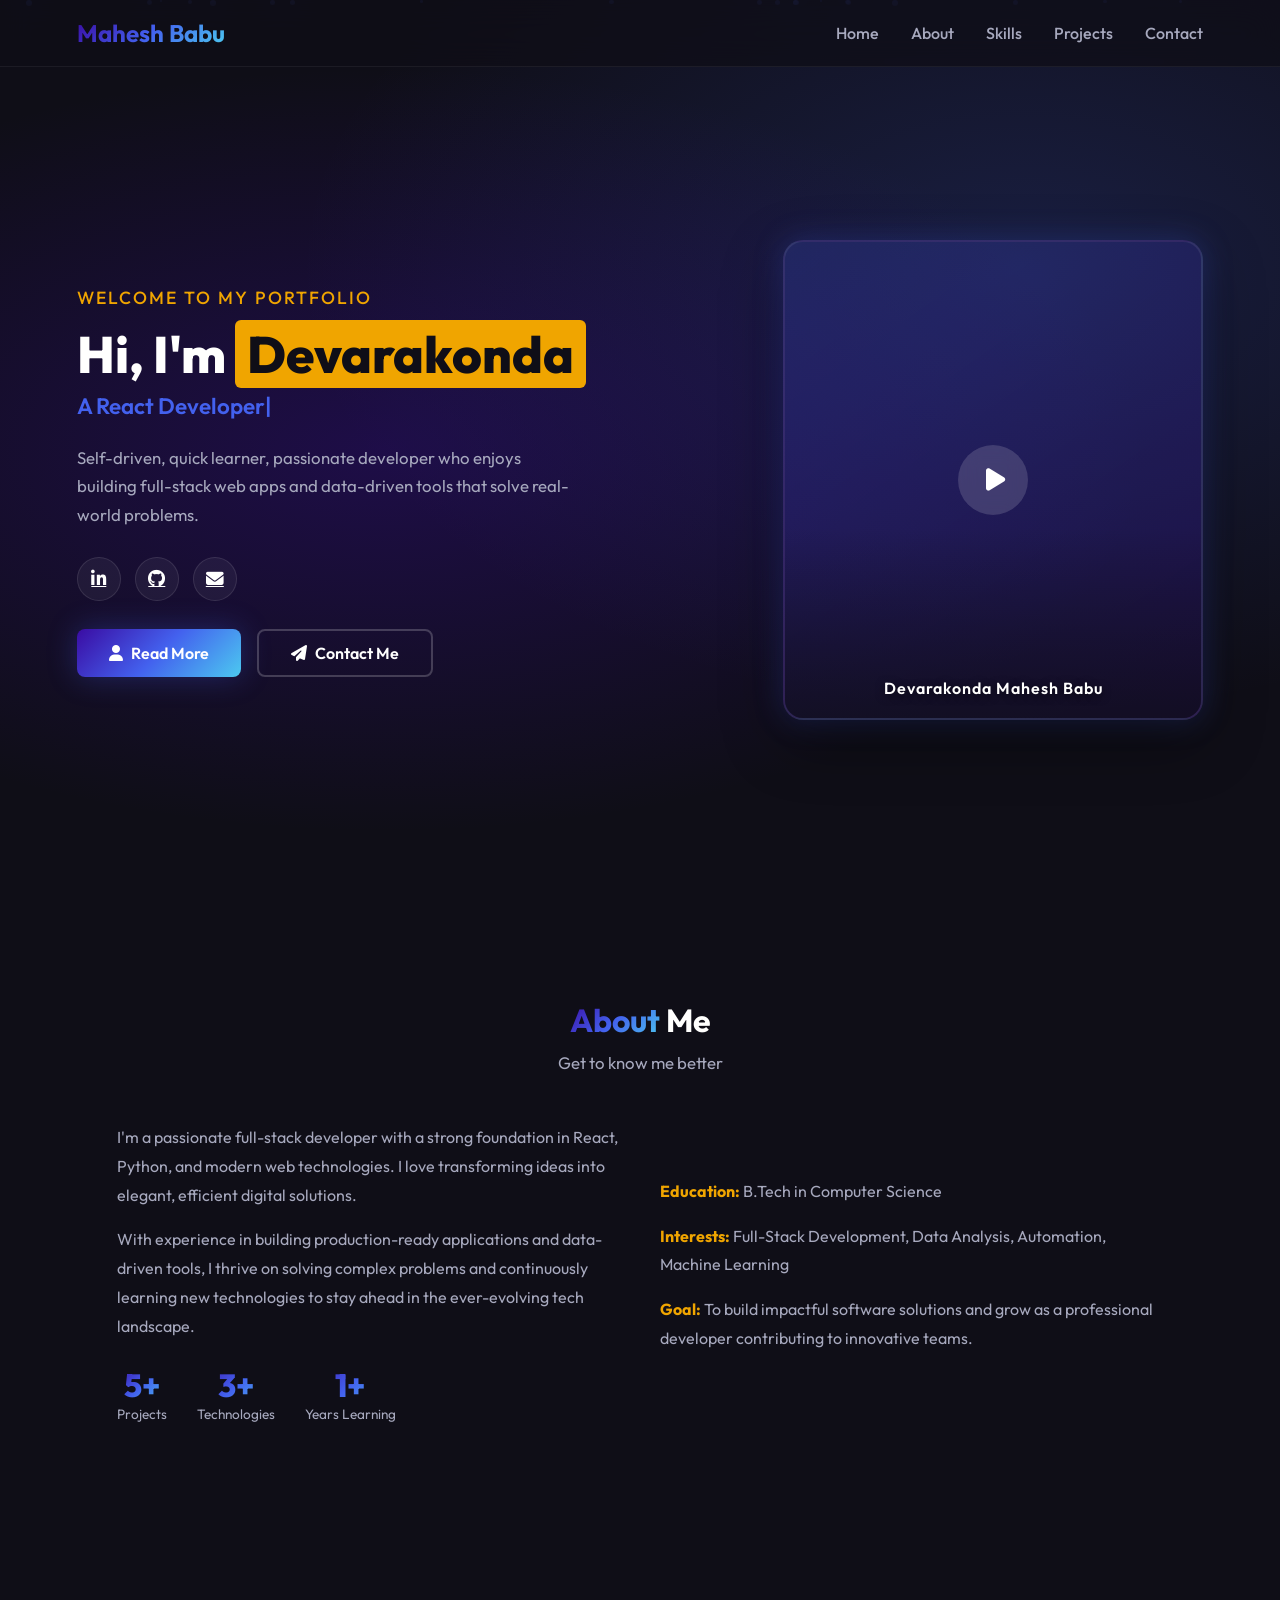
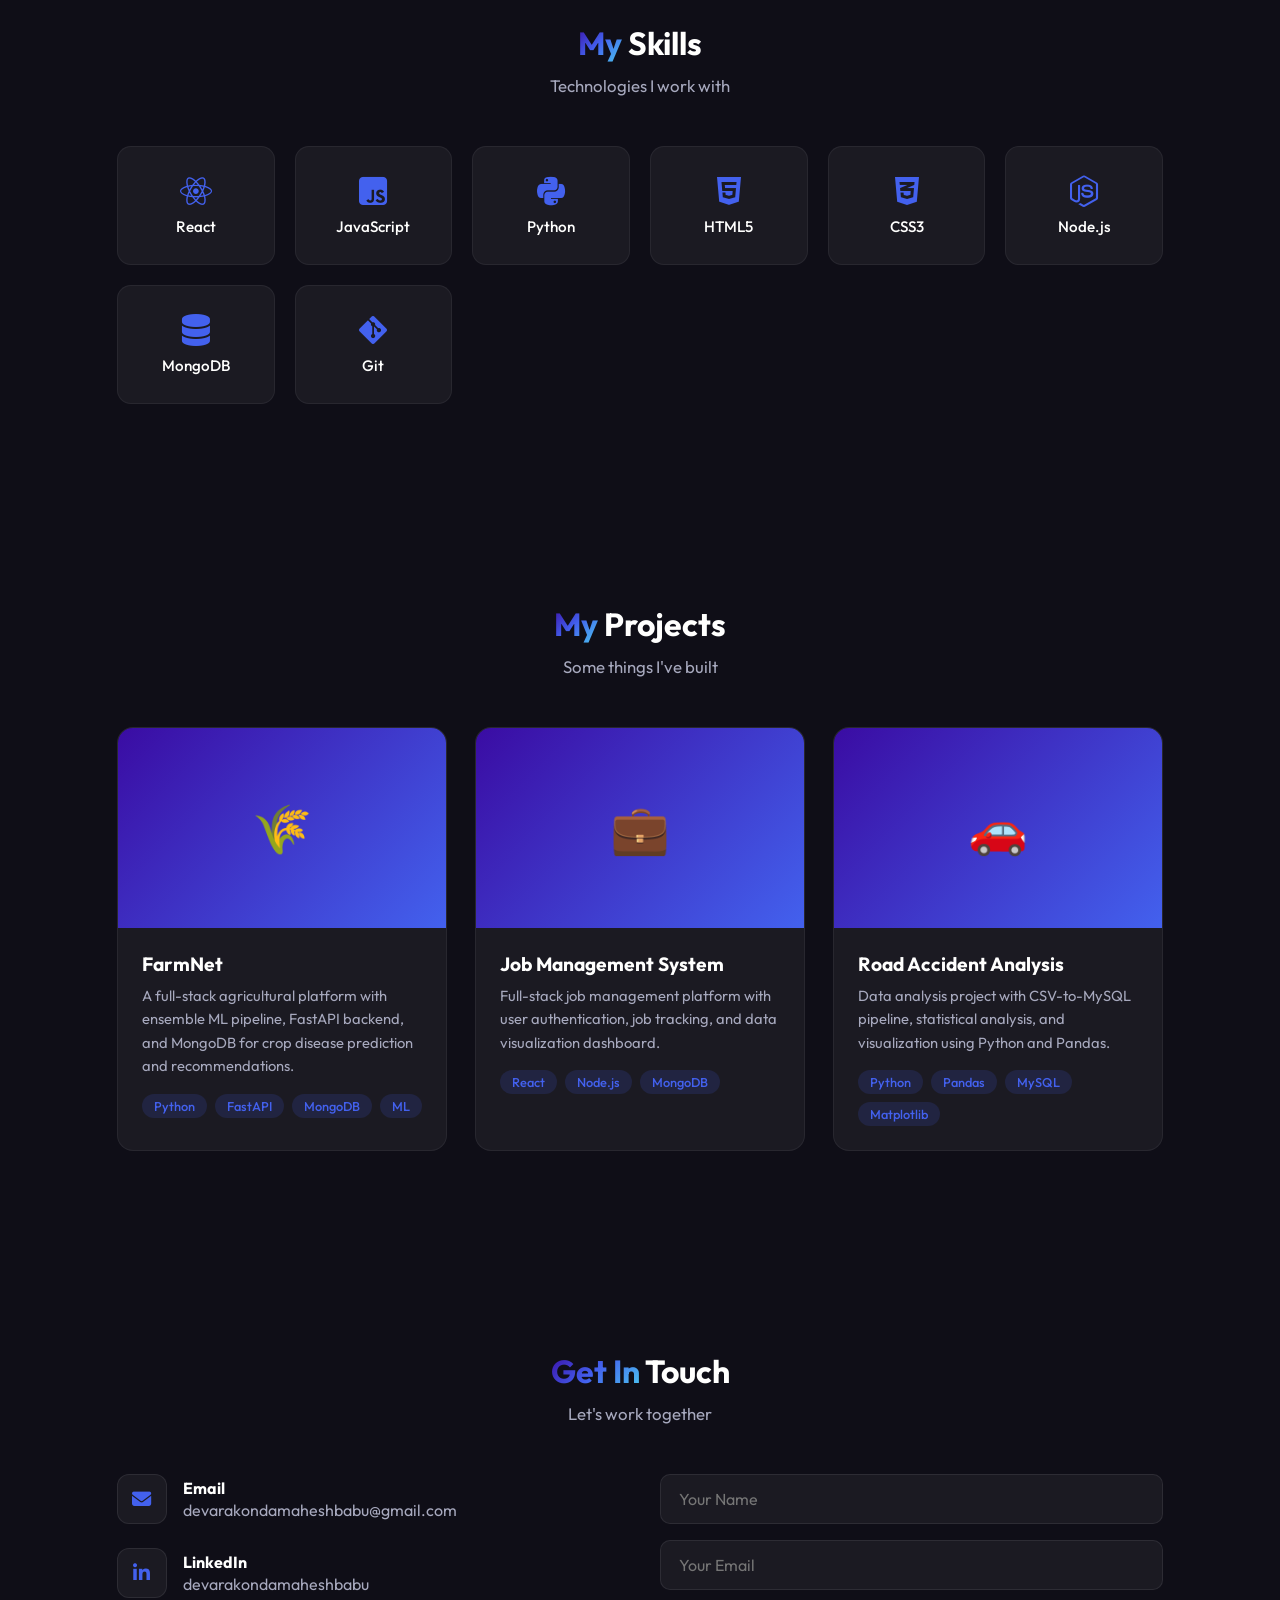
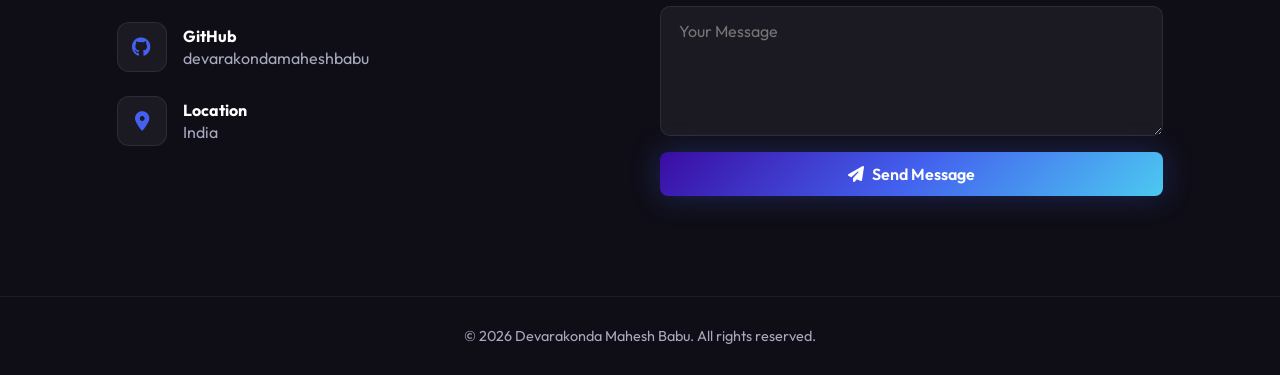
==== devarakondamaheshbabu.github.io/index.html @ 1134a1a6 "Update portfolio with hero video (via LFS) and controls, new resume, and update github.io page" ====
<!DOCTYPE html>
<html lang="en">
<head>
  <meta charset="UTF-8">
  <meta name="viewport" content="width=device-width, initial-scale=1.0">
  <title>Devarakonda Mahesh Babu | AI Enginner Portfolio</title>
  <meta name="description" content="Portfolio of Devarakonda Mahesh Babu - A passionate full-stack developer building web apps and data-driven tools.">
  <link href="https://fonts.googleapis.com/css2?family=Outfit:wght@300;400;500;600;700;800&display=swap" rel="stylesheet">
  <link rel="stylesheet" href="https://cdnjs.cloudflare.com/ajax/libs/font-awesome/6.5.0/css/all.min.css">
  <style>
    *, *::before, *::after { margin: 0; padding: 0; box-sizing: border-box; }

    :root {
      --primary: #4361ee;
      --primary-dark: #3a0ca3;
      --accent: #f0a500;
      --bg-dark: #0f0e17;
      --bg-card: rgba(255,255,255,0.05);
      --text: #fffffe;
      --text-muted: #a7a9be;
      --gradient: linear-gradient(135deg, #3a0ca3 0%, #4361ee 50%, #4cc9f0 100%);
      --glow: 0 0 30px rgba(67,97,238,0.3);
    }

    html { scroll-behavior: smooth; }

    body {
      font-family: 'Outfit', sans-serif;
      background: var(--bg-dark);
      color: var(--text);
      overflow-x: hidden;
    }

    /* ── Navbar ── */
    .navbar {
      position: fixed; top: 0; left: 0; width: 100%; z-index: 100;
      display: flex; justify-content: space-between; align-items: center;
      padding: 18px 6%; backdrop-filter: blur(16px);
      background: rgba(15,14,23,0.75); border-bottom: 1px solid rgba(255,255,255,0.06);
      transition: background 0.3s;
    }
    .navbar .logo { font-size: 1.5rem; font-weight: 700; background: var(--gradient); -webkit-background-clip: text; -webkit-text-fill-color: transparent; }
    .nav-links { display: flex; gap: 32px; list-style: none; }
    .nav-links a { color: var(--text-muted); text-decoration: none; font-weight: 500; transition: color 0.3s; position: relative; }
    .nav-links a:hover { color: var(--text); }
    .nav-links a::after { content: ''; position: absolute; bottom: -4px; left: 0; width: 0; height: 2px; background: var(--accent); transition: width 0.3s; }
    .nav-links a:hover::after { width: 100%; }
    .menu-toggle { display: none; font-size: 1.5rem; color: var(--text); cursor: pointer; background: none; border: none; }

    /* ── Hero ── */
    .hero {
      min-height: 100vh; display: flex; align-items: center; justify-content: center;
      padding: 120px 6% 60px; position: relative;
      background: radial-gradient(ellipse at 30% 50%, rgba(58,12,163,0.35) 0%, transparent 60%),
                  radial-gradient(ellipse at 80% 30%, rgba(67,97,238,0.2) 0%, transparent 50%);
    }
    .hero-content { display: flex; align-items: center; justify-content: space-between; max-width: 1200px; width: 100%; gap: 60px; }
    .hero-text { flex: 1; }
    .hero-text .greeting { font-size: 1.1rem; color: var(--accent); font-weight: 500; letter-spacing: 2px; text-transform: uppercase; margin-bottom: 12px; }
    .hero-text h1 { font-size: 3.2rem; font-weight: 800; line-height: 1.15; margin-bottom: 8px; }
    .hero-text h1 .highlight { background: var(--accent); color: var(--bg-dark); padding: 2px 12px; border-radius: 6px; }
    .hero-text .role { font-size: 1.4rem; color: var(--primary); font-weight: 600; margin-bottom: 16px; min-height: 36px; }
    .role .cursor-blink { animation: blink 0.7s infinite; }
    @keyframes blink { 0%,100%{ opacity:1; } 50%{ opacity:0; } }
    .hero-text p { color: var(--text-muted); font-size: 1.05rem; line-height: 1.7; max-width: 500px; margin-bottom: 28px; }
    .hero-socials { display: flex; gap: 14px; margin-bottom: 28px; }
    .hero-socials a {
      width: 44px; height: 44px; border-radius: 50%; display: flex; align-items: center; justify-content: center;
      background: var(--bg-card); border: 1px solid rgba(255,255,255,0.1); color: var(--text); font-size: 1.1rem;
      transition: all 0.3s;
    }
    .hero-socials a:hover { background: var(--primary); border-color: var(--primary); transform: translateY(-3px); box-shadow: var(--glow); }
    .hero-buttons { display: flex; gap: 16px; flex-wrap: wrap; }
    .btn {
      padding: 12px 32px; border-radius: 8px; font-family: inherit; font-size: 1rem; font-weight: 600;
      cursor: pointer; transition: all 0.3s; text-decoration: none; display: inline-flex; align-items: center; gap: 8px;
    }
    .btn-primary { background: var(--gradient); color: #fff; border: none; box-shadow: var(--glow); }
    .btn-primary:hover { transform: translateY(-2px); box-shadow: 0 8px 30px rgba(67,97,238,0.45); }
    .btn-outline { background: transparent; color: var(--text); border: 2px solid rgba(255,255,255,0.2); }
    .btn-outline:hover { border-color: var(--accent); color: var(--accent); transform: translateY(-2px); }

    /* ── Video Card ── */
    .hero-video-wrapper {
      flex: 0 0 420px; height: 480px; border-radius: 20px; overflow: hidden; position: relative;
      background: linear-gradient(145deg, rgba(67,97,238,0.2), rgba(58,12,163,0.3));
      border: 2px solid rgba(255,255,255,0.08); box-shadow: 0 20px 60px rgba(0,0,0,0.4), var(--glow);
    }
    .hero-video-wrapper video {
      width: 100%; height: 100%; object-fit: cover; display: block;
    }
    .video-overlay {
      position: absolute; inset: 0; background: linear-gradient(to top, rgba(15,14,23,0.7) 0%, transparent 40%);
      pointer-events: none;
    }
    .video-caption {
      position: absolute; bottom: 20px; left: 0; right: 0; text-align: center;
      font-size: 1rem; font-weight: 600; letter-spacing: 1px; color: var(--text);
      text-shadow: 0 2px 8px rgba(0,0,0,0.6);
    }
    /* Play button overlay when video not playing */
    .play-btn {
      position: absolute; top: 50%; left: 50%; transform: translate(-50%,-50%);
      width: 70px; height: 70px; border-radius: 50%; border: none; cursor: pointer;
      background: rgba(255,255,255,0.15); backdrop-filter: blur(10px);
      display: flex; align-items: center; justify-content: center;
      transition: all 0.3s; z-index: 2;
    }
    .play-btn i { color: #fff; font-size: 1.6rem; margin-left: 4px; }
    .play-btn:hover { background: var(--primary); transform: translate(-50%,-50%) scale(1.1); }
    .play-btn.hidden { opacity: 0; pointer-events: none; }

    /* Floating particles */
    .particles { position: absolute; inset: 0; overflow: hidden; pointer-events: none; }
    .particles span {
      position: absolute; width: 4px; height: 4px; background: rgba(67,97,238,0.5); border-radius: 50%;
      animation: float-up linear infinite;
    }
    @keyframes float-up {
      0% { transform: translateY(100vh) scale(0); opacity: 0; }
      10% { opacity: 1; }
      90% { opacity: 1; }
      100% { transform: translateY(-10vh) scale(1); opacity: 0; }
    }

    /* ── About Section ── */
    .section { padding: 100px 6%; max-width: 1200px; margin: 0 auto; }
    .section-title { font-size: 2rem; font-weight: 700; margin-bottom: 12px; text-align: center; }
    .section-title span { background: var(--gradient); -webkit-background-clip: text; -webkit-text-fill-color: transparent; }
    .section-subtitle { text-align: center; color: var(--text-muted); margin-bottom: 50px; font-size: 1.05rem; }

    .about-grid { display: grid; grid-template-columns: 1fr 1fr; gap: 40px; align-items: center; }
    .about-text p { color: var(--text-muted); line-height: 1.8; margin-bottom: 16px; }
    .stats { display: flex; gap: 30px; margin-top: 24px; }
    .stat { text-align: center; }
    .stat .num { font-size: 2rem; font-weight: 800; background: var(--gradient); -webkit-background-clip: text; -webkit-text-fill-color: transparent; }
    .stat .label { color: var(--text-muted); font-size: 0.85rem; }

    /* ── Skills ── */
    .skills-grid { display: grid; grid-template-columns: repeat(auto-fit, minmax(140px,1fr)); gap: 20px; }
    .skill-card {
      background: var(--bg-card); border: 1px solid rgba(255,255,255,0.06); border-radius: 14px;
      padding: 28px 16px; text-align: center; transition: all 0.3s;
    }
    .skill-card:hover { transform: translateY(-6px); border-color: var(--primary); box-shadow: var(--glow); }
    .skill-card i { font-size: 2rem; margin-bottom: 10px; color: var(--primary); }
    .skill-card p { font-weight: 500; font-size: 0.95rem; }

    /* ── Projects ── */
    .projects-grid { display: grid; grid-template-columns: repeat(auto-fit, minmax(320px,1fr)); gap: 28px; }
    .project-card {
      background: var(--bg-card); border: 1px solid rgba(255,255,255,0.06); border-radius: 16px;
      overflow: hidden; transition: all 0.3s;
    }
    .project-card:hover { transform: translateY(-6px); box-shadow: var(--glow); border-color: var(--primary); }
    .project-img { height: 200px; background: linear-gradient(135deg, var(--primary-dark), var(--primary)); display: flex; align-items: center; justify-content: center; font-size: 3rem; }
    .project-body { padding: 24px; }
    .project-body h3 { font-size: 1.2rem; margin-bottom: 8px; }
    .project-body p { color: var(--text-muted); font-size: 0.92rem; line-height: 1.6; margin-bottom: 16px; }
    .project-tags { display: flex; flex-wrap: wrap; gap: 8px; }
    .project-tags span { background: rgba(67,97,238,0.15); color: var(--primary); padding: 4px 12px; border-radius: 20px; font-size: 0.8rem; font-weight: 500; }

    /* ── Contact ── */
    .contact-grid { display: grid; grid-template-columns: 1fr 1fr; gap: 40px; }
    .contact-info { display: flex; flex-direction: column; gap: 24px; }
    .contact-item { display: flex; align-items: center; gap: 16px; }
    .contact-item .icon-box {
      width: 50px; height: 50px; border-radius: 12px; background: var(--bg-card); border: 1px solid rgba(255,255,255,0.08);
      display: flex; align-items: center; justify-content: center; color: var(--primary); font-size: 1.2rem;
    }
    .contact-item p { color: var(--text-muted); }
    .contact-item h4 { margin-bottom: 2px; }
    .contact-form { display: flex; flex-direction: column; gap: 16px; }
    .contact-form input, .contact-form textarea {
      background: var(--bg-card); border: 1px solid rgba(255,255,255,0.08); border-radius: 10px;
      padding: 14px 18px; color: var(--text); font-family: inherit; font-size: 1rem; transition: border 0.3s; resize: vertical;
    }
    .contact-form input:focus, .contact-form textarea:focus { outline: none; border-color: var(--primary); }

    /* ── Footer ── */
    footer {
      text-align: center; padding: 30px 6%; border-top: 1px solid rgba(255,255,255,0.06);
      color: var(--text-muted); font-size: 0.9rem;
    }

    /* ── Animations ── */
    .fade-in { opacity: 0; transform: translateY(30px); transition: all 0.7s ease; }
    .fade-in.visible { opacity: 1; transform: translateY(0); }

    /* ── Responsive ── */
    @media (max-width: 900px) {
      .hero-content { flex-direction: column; text-align: center; }
      .hero-text p { margin-left: auto; margin-right: auto; }
      .hero-socials, .hero-buttons { justify-content: center; }
      .hero-video-wrapper { flex: none; width: 100%; max-width: 380px; height: 420px; }
      .hero-text h1 { font-size: 2.4rem; }
      .about-grid, .contact-grid { grid-template-columns: 1fr; }
      .stats { justify-content: center; }
      .nav-links { display: none; flex-direction: column; position: absolute; top: 100%; left: 0; width: 100%; background: rgba(15,14,23,0.95); padding: 20px 6%; gap: 20px; backdrop-filter: blur(16px); }
      .nav-links.active { display: flex; }
      .menu-toggle { display: block; }
    }
    @media (max-width: 500px) {
      .hero-text h1 { font-size: 1.9rem; }
      .hero-video-wrapper { height: 350px; }
    }
  </style>
</head>
<body>

  <!-- Navbar -->
  <nav class="navbar" id="navbar">
    <div class="logo">Mahesh Babu</div>
    <ul class="nav-links" id="navLinks">
      <li><a href="#hero">Home</a></li>
      <li><a href="#about">About</a></li>
      <li><a href="#skills">Skills</a></li>
      <li><a href="#projects">Projects</a></li>
      <li><a href="#contact">Contact</a></li>
    </ul>
    <button class="menu-toggle" id="menuToggle"><i class="fas fa-bars"></i></button>
  </nav>

  <!-- Hero Section -->
  <section class="hero" id="hero">
    <div class="particles" id="particles"></div>
    <div class="hero-content">
      <div class="hero-text">
        <p class="greeting">Welcome to my portfolio</p>
        <h1>Hi, I'm <span class="highlight">Devarakonda</span></h1>
        <div class="role">A <span id="typed"></span><span class="cursor-blink">|</span></div>
        <p>Self-driven, quick learner, passionate developer who enjoys building full-stack web apps and data-driven tools that solve real-world problems.</p>
        <div class="hero-socials">
          <a href="https://linkedin.com/in/devarakondamaheshbabu" target="_blank" aria-label="LinkedIn"><i class="fab fa-linkedin-in"></i></a>
          <a href="https://github.com/devarakondamaheshbabu" target="_blank" aria-label="GitHub"><i class="fab fa-github"></i></a>
          <a href="mailto:devarakondamaheshbabu@gmail.com" aria-label="Email"><i class="fas fa-envelope"></i></a>
        </div>
        <div class="hero-buttons">
          <a href="#about" class="btn btn-primary"><i class="fas fa-user"></i> Read More</a>
          <a href="#contact" class="btn btn-outline"><i class="fas fa-paper-plane"></i> Contact Me</a>
        </div>
      </div>

      <!-- VIDEO instead of photo -->
      <div class="hero-video-wrapper">
        <!--
          ▶ HOW TO ADD YOUR VIDEO:
          1. Place your video file (e.g. intro.mp4) in this same folder
          2. Update the <source src="intro.mp4"> below with your filename
        -->
        <video id="heroVideo" loop muted playsinline poster="">
          <source src="intro.mp4" type="video/mp4">
          Your browser does not support the video tag.
        </video>
        <button class="play-btn" id="playBtn" aria-label="Play video">
          <i class="fas fa-play"></i>
        </button>
        <div class="video-overlay"></div>
        <div class="video-caption">Devarakonda Mahesh Babu</div>
      </div>
    </div>
  </section>

  <!-- About Section -->
  <section class="section" id="about">
    <h2 class="section-title fade-in"><span>About</span> Me</h2>
    <p class="section-subtitle fade-in">Get to know me better</p>
    <div class="about-grid">
      <div class="about-text fade-in">
        <p>I'm a passionate full-stack developer with a strong foundation in React, Python, and modern web technologies. I love transforming ideas into elegant, efficient digital solutions.</p>
        <p>With experience in building production-ready applications and data-driven tools, I thrive on solving complex problems and continuously learning new technologies to stay ahead in the ever-evolving tech landscape.</p>
        <div class="stats">
          <div class="stat"><div class="num">5+</div><div class="label">Projects</div></div>
          <div class="stat"><div class="num">3+</div><div class="label">Technologies</div></div>
          <div class="stat"><div class="num">1+</div><div class="label">Years Learning</div></div>
        </div>
      </div>
      <div class="about-text fade-in">
        <p><strong style="color:var(--accent);">Education:</strong> B.Tech in Computer Science</p>
        <p><strong style="color:var(--accent);">Interests:</strong> Full-Stack Development, Data Analysis, Automation, Machine Learning</p>
        <p><strong style="color:var(--accent);">Goal:</strong> To build impactful software solutions and grow as a professional developer contributing to innovative teams.</p>
      </div>
    </div>
  </section>

  <!-- Skills Section -->
  <section class="section" id="skills">
    <h2 class="section-title fade-in"><span>My</span> Skills</h2>
    <p class="section-subtitle fade-in">Technologies I work with</p>
    <div class="skills-grid">
      <div class="skill-card fade-in"><i class="fab fa-react"></i><p>React</p></div>
      <div class="skill-card fade-in"><i class="fab fa-js-square"></i><p>JavaScript</p></div>
      <div class="skill-card fade-in"><i class="fab fa-python"></i><p>Python</p></div>
      <div class="skill-card fade-in"><i class="fab fa-html5"></i><p>HTML5</p></div>
      <div class="skill-card fade-in"><i class="fab fa-css3-alt"></i><p>CSS3</p></div>
      <div class="skill-card fade-in"><i class="fab fa-node-js"></i><p>Node.js</p></div>
      <div class="skill-card fade-in"><i class="fas fa-database"></i><p>MongoDB</p></div>
      <div class="skill-card fade-in"><i class="fab fa-git-alt"></i><p>Git</p></div>
    </div>
  </section>

  <!-- Projects Section -->
  <section class="section" id="projects">
    <h2 class="section-title fade-in"><span>My</span> Projects</h2>
    <p class="section-subtitle fade-in">Some things I've built</p>
    <div class="projects-grid">
      <div class="project-card fade-in">
        <div class="project-img">🌾</div>
        <div class="project-body">
          <h3>FarmNet</h3>
          <p>A full-stack agricultural platform with ensemble ML pipeline, FastAPI backend, and MongoDB for crop disease prediction and recommendations.</p>
          <div class="project-tags"><span>Python</span><span>FastAPI</span><span>MongoDB</span><span>ML</span></div>
        </div>
      </div>
      <div class="project-card fade-in">
        <div class="project-img">💼</div>
        <div class="project-body">
          <h3>Job Management System</h3>
          <p>Full-stack job management platform with user authentication, job tracking, and data visualization dashboard.</p>
          <div class="project-tags"><span>React</span><span>Node.js</span><span>MongoDB</span></div>
        </div>
      </div>
      <div class="project-card fade-in">
        <div class="project-img">🚗</div>
        <div class="project-body">
          <h3>Road Accident Analysis</h3>
          <p>Data analysis project with CSV-to-MySQL pipeline, statistical analysis, and visualization using Python and Pandas.</p>
          <div class="project-tags"><span>Python</span><span>Pandas</span><span>MySQL</span><span>Matplotlib</span></div>
        </div>
      </div>
    </div>
  </section>

  <!-- Contact Section -->
  <section class="section" id="contact">
    <h2 class="section-title fade-in"><span>Get In</span> Touch</h2>
    <p class="section-subtitle fade-in">Let's work together</p>
    <div class="contact-grid">
      <div class="contact-info fade-in">
        <div class="contact-item">
          <div class="icon-box"><i class="fas fa-envelope"></i></div>
          <div><h4>Email</h4><p>devarakondamaheshbabu@gmail.com</p></div>
        </div>
        <div class="contact-item">
          <div class="icon-box"><i class="fab fa-linkedin-in"></i></div>
          <div><h4>LinkedIn</h4><p>devarakondamaheshbabu</p></div>
        </div>
        <div class="contact-item">
          <div class="icon-box"><i class="fab fa-github"></i></div>
          <div><h4>GitHub</h4><p>devarakondamaheshbabu</p></div>
        </div>
        <div class="contact-item">
          <div class="icon-box"><i class="fas fa-map-marker-alt"></i></div>
          <div><h4>Location</h4><p>India</p></div>
        </div>
      </div>
      <form class="contact-form fade-in" id="contactForm">
        <input type="text" placeholder="Your Name" required id="contactName">
        <input type="email" placeholder="Your Email" required id="contactEmail">
        <textarea rows="5" placeholder="Your Message" required id="contactMessage"></textarea>
        <button type="submit" class="btn btn-primary" style="justify-content:center;"><i class="fas fa-paper-plane"></i> Send Message</button>
      </form>
    </div>
  </section>

  <!-- Footer -->
  <footer>
    <p>&copy; 2026 Devarakonda Mahesh Babu. All rights reserved.</p>
  </footer>

  <script>
    // ── Mobile menu toggle ──
    document.getElementById('menuToggle').addEventListener('click', () => {
      document.getElementById('navLinks').classList.toggle('active');
    });

    // ── Typing effect ──
    const roles = ['React Developer', 'Full-Stack Developer', 'Python Developer', 'Problem Solver'];
    let roleIdx = 0, charIdx = 0, deleting = false;
    const typedEl = document.getElementById('typed');

    function typeEffect() {
      const current = roles[roleIdx];
      typedEl.textContent = current.substring(0, charIdx);
      if (!deleting) {
        charIdx++;
        if (charIdx > current.length) { deleting = true; setTimeout(typeEffect, 1500); return; }
      } else {
        charIdx--;
        if (charIdx < 0) { deleting = false; roleIdx = (roleIdx + 1) % roles.length; charIdx = 0; setTimeout(typeEffect, 400); return; }
      }
      setTimeout(typeEffect, deleting ? 40 : 80);
    }
    typeEffect();

    // ── Video play/pause ──
    const video = document.getElementById('heroVideo');
    const playBtn = document.getElementById('playBtn');
    playBtn.addEventListener('click', () => {
      if (video.paused) {
        video.muted = false;
        video.play();
        playBtn.classList.add('hidden');
      }
    });
    video.addEventListener('click', () => {
      if (!video.paused) {
        video.pause();
        playBtn.classList.remove('hidden');
      } else {
        video.play();
        playBtn.classList.add('hidden');
      }
    });
    // Auto-play muted on load
    video.play().catch(() => {});

    // ── Scroll fade-in animation ──
    const faders = document.querySelectorAll('.fade-in');
    const observer = new IntersectionObserver((entries) => {
      entries.forEach(e => { if (e.isIntersecting) { e.target.classList.add('visible'); observer.unobserve(e.target); } });
    }, { threshold: 0.15 });
    faders.forEach(f => observer.observe(f));

    // ── Floating particles ──
    const particlesEl = document.getElementById('particles');
    for (let i = 0; i < 20; i++) {
      const span = document.createElement('span');
      span.style.left = Math.random() * 100 + '%';
      span.style.animationDuration = (5 + Math.random() * 10) + 's';
      span.style.animationDelay = Math.random() * 8 + 's';
      span.style.width = span.style.height = (2 + Math.random() * 4) + 'px';
      particlesEl.appendChild(span);
    }

    // ── Navbar links close mobile menu ──
    document.querySelectorAll('.nav-links a').forEach(a => {
      a.addEventListener('click', () => document.getElementById('navLinks').classList.remove('active'));
    });
  </script>
</body>
</html>
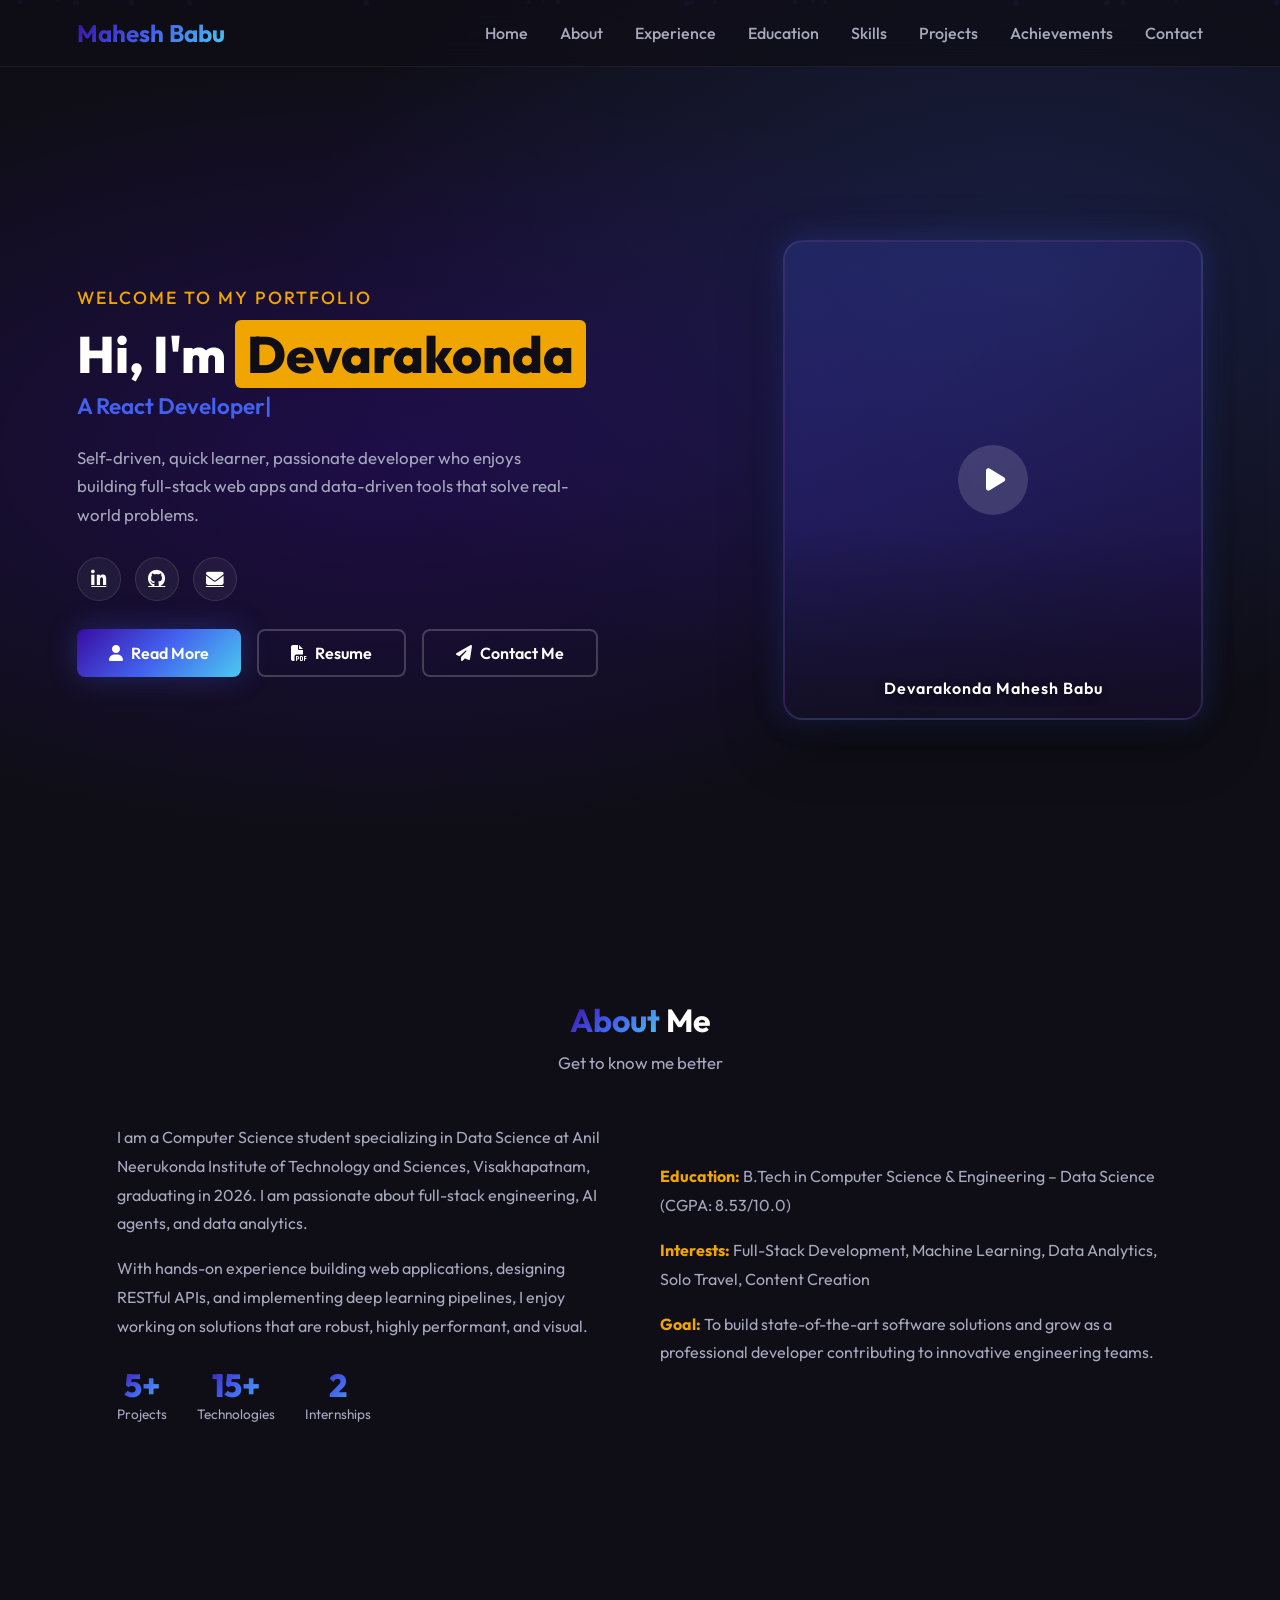
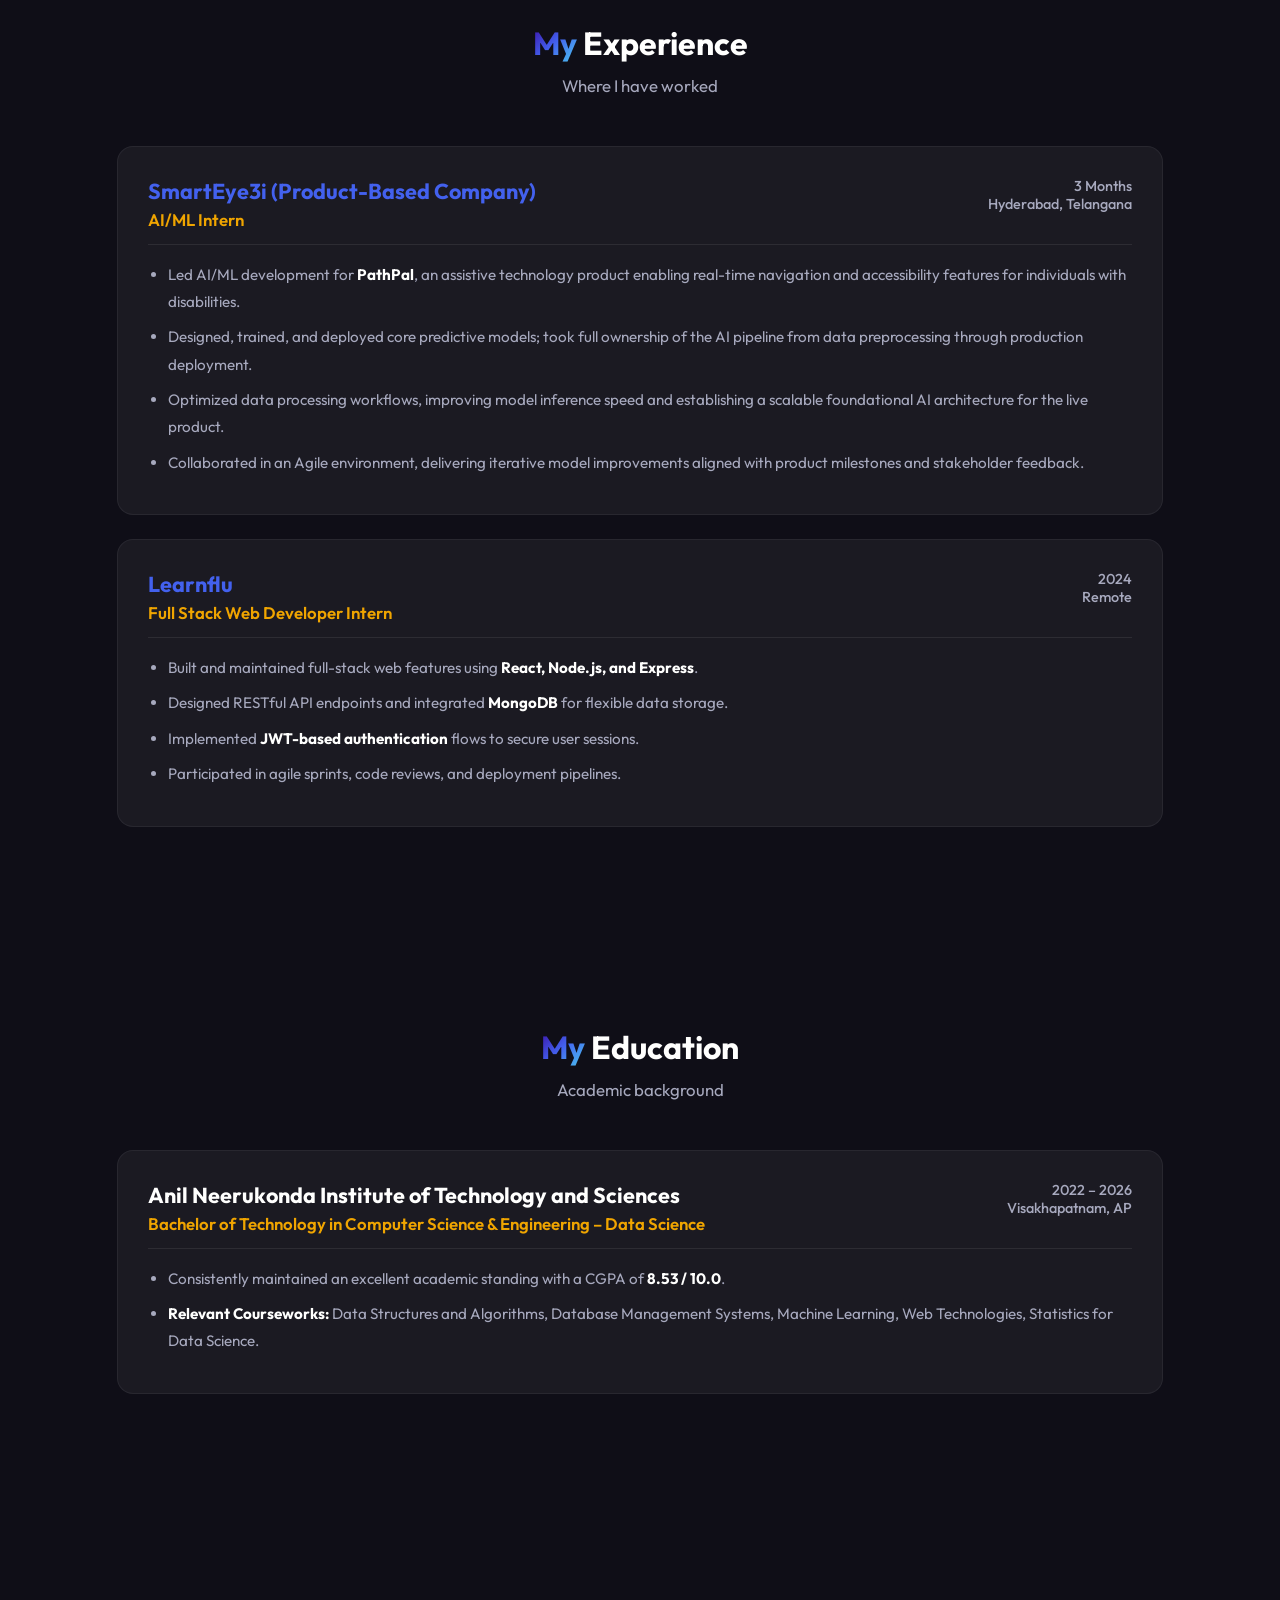
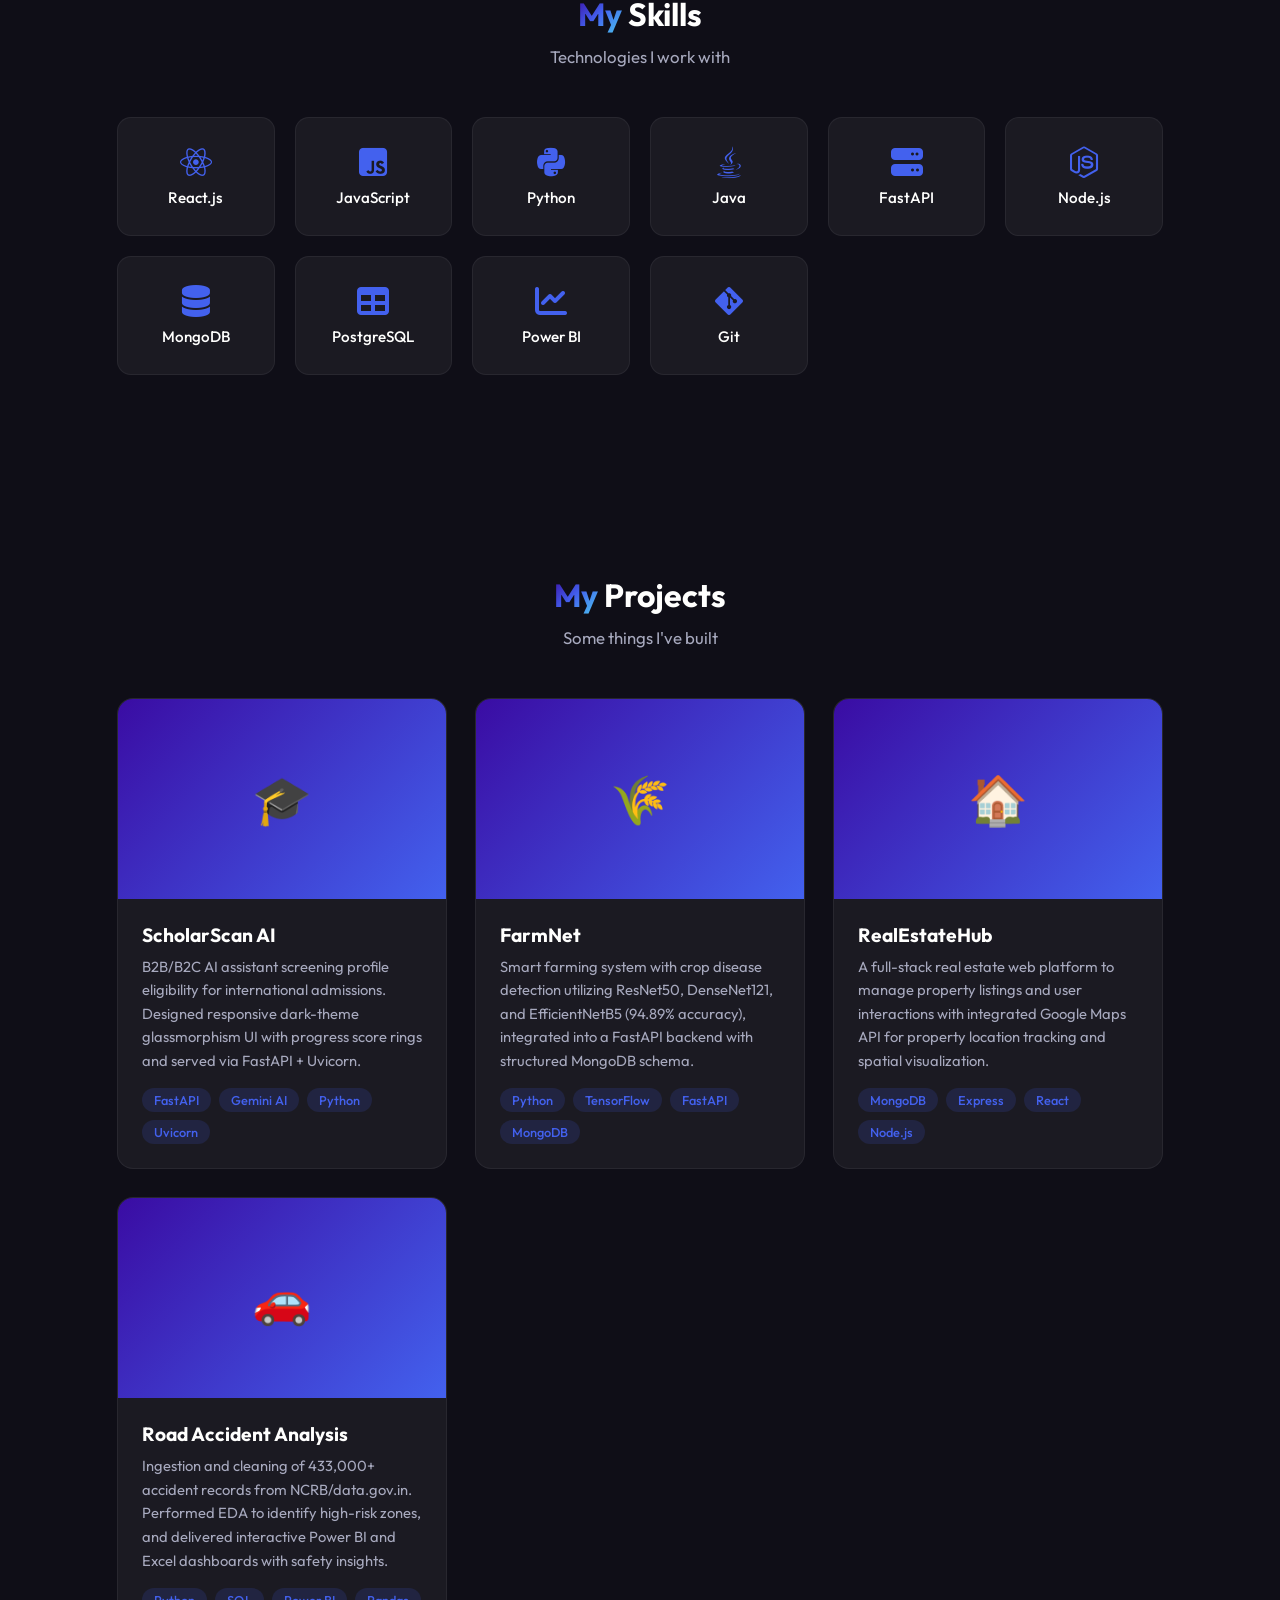
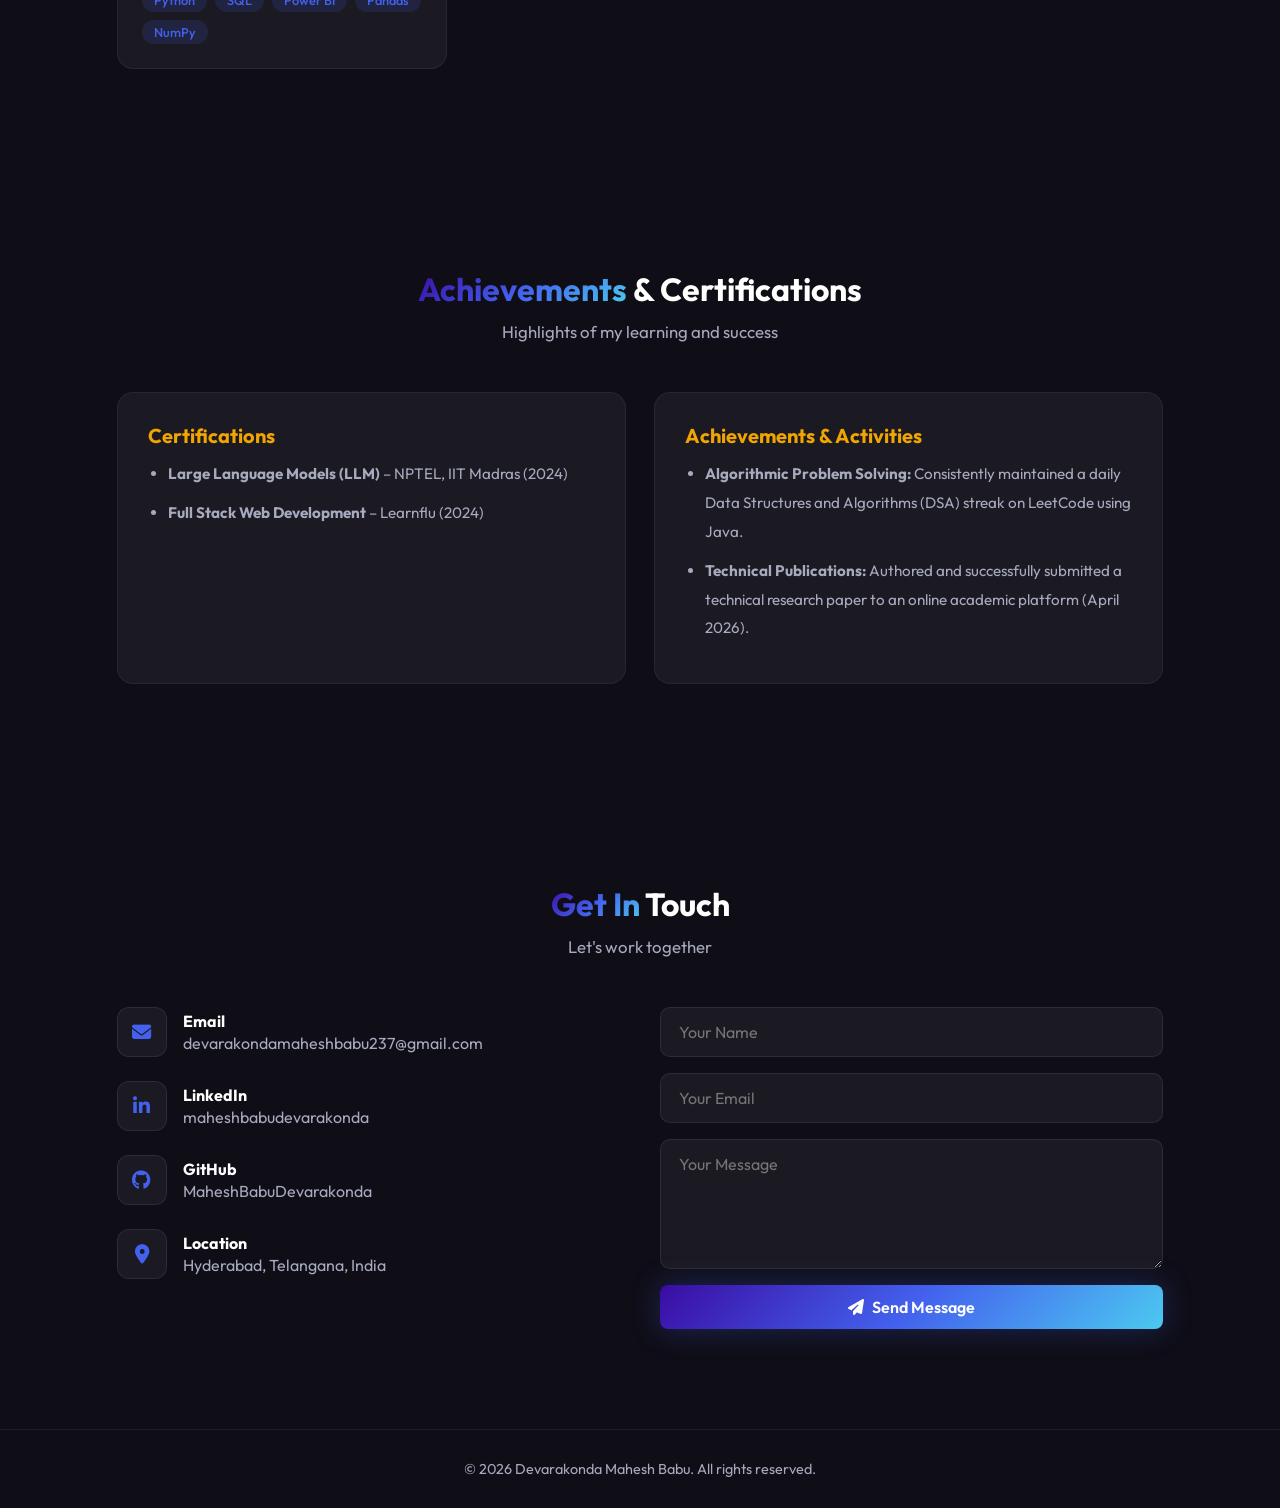
==== commit b04dc6fb: "Update portfolios with full resume details and set custom domain devarakondamaheshbabu.in" ====
--- a/devarakondamaheshbabu.github.io/index.html
+++ b/devarakondamaheshbabu.github.io/index.html
@@ -204,6 +204,28 @@
       .hero-text h1 { font-size: 1.9rem; }
       .hero-video-wrapper { height: 350px; }
     }
+
+    /* ── Experience & Education Timeline ── */
+    .timeline-container { display: flex; flex-direction: column; gap: 24px; margin-top: 20px; }
+    .timeline-card {
+      background: var(--bg-card); border: 1px solid rgba(255,255,255,0.06); border-radius: 16px;
+      padding: 30px; transition: all 0.3s; text-align: left;
+    }
+    .timeline-card:hover { transform: translateY(-4px); border-color: var(--primary); box-shadow: var(--glow); }
+    .timeline-header { display: flex; justify-content: space-between; align-items: flex-start; flex-wrap: wrap; gap: 12px; margin-bottom: 16px; border-bottom: 1px solid rgba(255,255,255,0.08); padding-bottom: 14px; }
+    .timeline-header h3 { font-size: 1.35rem; font-weight: 700; color: var(--text); }
+    .timeline-header h3 a { color: var(--primary); text-decoration: none; transition: color 0.3s; }
+    .timeline-header h3 a:hover { color: var(--accent); }
+    .timeline-header .company-meta { display: flex; flex-direction: column; align-items: flex-end; text-align: right; }
+    @media (max-width: 768px) {
+      .timeline-header .company-meta { align-items: flex-start; text-align: left; }
+    }
+    .timeline-header .role-title { font-size: 1.05rem; color: var(--accent); font-weight: 600; margin-top: 4px; }
+    .timeline-header .date-loc { font-size: 0.9rem; color: var(--text-muted); font-weight: 500; }
+    .timeline-body ul { padding-left: 20px; color: var(--text-muted); line-height: 1.8; font-size: 0.95rem; }
+    .timeline-body ul li { margin-bottom: 8px; }
+    .timeline-body ul li strong { color: var(--text); }
+    .timeline-body ul li b { color: var(--accent); }
   </style>
 </head>
 <body>
@@ -214,8 +236,11 @@
     <ul class="nav-links" id="navLinks">
       <li><a href="#hero">Home</a></li>
       <li><a href="#about">About</a></li>
+      <li><a href="#experience">Experience</a></li>
+      <li><a href="#education">Education</a></li>
       <li><a href="#skills">Skills</a></li>
       <li><a href="#projects">Projects</a></li>
+      <li><a href="#achievements">Achievements</a></li>
       <li><a href="#contact">Contact</a></li>
     </ul>
     <button class="menu-toggle" id="menuToggle"><i class="fas fa-bars"></i></button>
@@ -231,25 +256,21 @@
         <div class="role">A <span id="typed"></span><span class="cursor-blink">|</span></div>
         <p>Self-driven, quick learner, passionate developer who enjoys building full-stack web apps and data-driven tools that solve real-world problems.</p>
         <div class="hero-socials">
-          <a href="https://linkedin.com/in/devarakondamaheshbabu" target="_blank" aria-label="LinkedIn"><i class="fab fa-linkedin-in"></i></a>
-          <a href="https://github.com/devarakondamaheshbabu" target="_blank" aria-label="GitHub"><i class="fab fa-github"></i></a>
-          <a href="mailto:devarakondamaheshbabu@gmail.com" aria-label="Email"><i class="fas fa-envelope"></i></a>
+          <a href="https://linkedin.com/in/maheshbabudevarakonda" target="_blank" aria-label="LinkedIn"><i class="fab fa-linkedin-in"></i></a>
+          <a href="https://github.com/MaheshBabuDevarakonda" target="_blank" aria-label="GitHub"><i class="fab fa-github"></i></a>
+          <a href="mailto:devarakondamaheshbabu237@gmail.com" aria-label="Email"><i class="fas fa-envelope"></i></a>
         </div>
         <div class="hero-buttons">
           <a href="#about" class="btn btn-primary"><i class="fas fa-user"></i> Read More</a>
+          <a href="../assets/resume/aiagentresume.pdf" target="_blank" class="btn btn-outline"><i class="fas fa-file-pdf"></i> Resume</a>
           <a href="#contact" class="btn btn-outline"><i class="fas fa-paper-plane"></i> Contact Me</a>
         </div>
       </div>
 
       <!-- VIDEO instead of photo -->
       <div class="hero-video-wrapper">
-        <!--
-          ▶ HOW TO ADD YOUR VIDEO:
-          1. Place your video file (e.g. intro.mp4) in this same folder
-          2. Update the <source src="intro.mp4"> below with your filename
-        -->
         <video id="heroVideo" loop muted playsinline poster="">
-          <source src="intro.mp4" type="video/mp4">
+          <source src="../assets/video/hero-video.mp4" type="video/mp4">
           Your browser does not support the video tag.
         </video>
         <button class="play-btn" id="playBtn" aria-label="Play video">
@@ -267,19 +288,101 @@
     <p class="section-subtitle fade-in">Get to know me better</p>
     <div class="about-grid">
       <div class="about-text fade-in">
-        <p>I'm a passionate full-stack developer with a strong foundation in React, Python, and modern web technologies. I love transforming ideas into elegant, efficient digital solutions.</p>
-        <p>With experience in building production-ready applications and data-driven tools, I thrive on solving complex problems and continuously learning new technologies to stay ahead in the ever-evolving tech landscape.</p>
+        <p>I am a Computer Science student specializing in Data Science at Anil Neerukonda Institute of Technology and Sciences, Visakhapatnam, graduating in 2026. I am passionate about full-stack engineering, AI agents, and data analytics.</p>
+        <p>With hands-on experience building web applications, designing RESTful APIs, and implementing deep learning pipelines, I enjoy working on solutions that are robust, highly performant, and visual.</p>
         <div class="stats">
           <div class="stat"><div class="num">5+</div><div class="label">Projects</div></div>
-          <div class="stat"><div class="num">3+</div><div class="label">Technologies</div></div>
-          <div class="stat"><div class="num">1+</div><div class="label">Years Learning</div></div>
+          <div class="stat"><div class="num">15+</div><div class="label">Technologies</div></div>
+          <div class="stat"><div class="num">2</div><div class="label">Internships</div></div>
         </div>
       </div>
       <div class="about-text fade-in">
-        <p><strong style="color:var(--accent);">Education:</strong> B.Tech in Computer Science</p>
-        <p><strong style="color:var(--accent);">Interests:</strong> Full-Stack Development, Data Analysis, Automation, Machine Learning</p>
-        <p><strong style="color:var(--accent);">Goal:</strong> To build impactful software solutions and grow as a professional developer contributing to innovative teams.</p>
-      </div>
+        <p><strong style="color:var(--accent);">Education:</strong> B.Tech in Computer Science &amp; Engineering – Data Science (CGPA: 8.53/10.0)</p>
+        <p><strong style="color:var(--accent);">Interests:</strong> Full-Stack Development, Machine Learning, Data Analytics, Solo Travel, Content Creation</p>
+        <p><strong style="color:var(--accent);">Goal:</strong> To build state-of-the-art software solutions and grow as a professional developer contributing to innovative engineering teams.</p>
+      </div>
+    </div>
+  </section>
+
+  <!-- Experience Section -->
+  <section class="section" id="experience">
+    <h2 class="section-title fade-in"><span>My</span> Experience</h2>
+    <p class="section-subtitle fade-in">Where I have worked</p>
+    <div class="timeline-container">
+      
+      <!-- SmartEye3i -->
+      <div class="timeline-card fade-in">
+        <div class="timeline-header">
+          <div>
+            <h3><a href="https://smarteye3i.com/" target="_blank">SmartEye3i (Product-Based Company)</a></h3>
+            <div class="role-title">AI/ML Intern</div>
+          </div>
+          <div class="company-meta">
+            <span class="date-loc">3 Months</span>
+            <span class="date-loc">Hyderabad, Telangana</span>
+          </div>
+        </div>
+        <div class="timeline-body">
+          <ul>
+            <li>Led AI/ML development for <strong>PathPal</strong>, an assistive technology product enabling real-time navigation and accessibility features for individuals with disabilities.</li>
+            <li>Designed, trained, and deployed core predictive models; took full ownership of the AI pipeline from data preprocessing through production deployment.</li>
+            <li>Optimized data processing workflows, improving model inference speed and establishing a scalable foundational AI architecture for the live product.</li>
+            <li>Collaborated in an Agile environment, delivering iterative model improvements aligned with product milestones and stakeholder feedback.</li>
+          </ul>
+        </div>
+      </div>
+
+      <!-- Learnflu -->
+      <div class="timeline-card fade-in">
+        <div class="timeline-header">
+          <div>
+            <h3><a href="https://learnflu.com" target="_blank">Learnflu</a></h3>
+            <div class="role-title">Full Stack Web Developer Intern</div>
+          </div>
+          <div class="company-meta">
+            <span class="date-loc">2024</span>
+            <span class="date-loc">Remote</span>
+          </div>
+        </div>
+        <div class="timeline-body">
+          <ul>
+            <li>Built and maintained full-stack web features using <strong>React, Node.js, and Express</strong>.</li>
+            <li>Designed RESTful API endpoints and integrated <strong>MongoDB</strong> for flexible data storage.</li>
+            <li>Implemented <strong>JWT-based authentication</strong> flows to secure user sessions.</li>
+            <li>Participated in agile sprints, code reviews, and deployment pipelines.</li>
+          </ul>
+        </div>
+      </div>
+
+    </div>
+  </section>
+
+  <!-- Education Section -->
+  <section class="section" id="education">
+    <h2 class="section-title fade-in"><span>My</span> Education</h2>
+    <p class="section-subtitle fade-in">Academic background</p>
+    <div class="timeline-container">
+
+      <!-- University -->
+      <div class="timeline-card fade-in">
+        <div class="timeline-header">
+          <div>
+            <h3>Anil Neerukonda Institute of Technology and Sciences</h3>
+            <div class="role-title">Bachelor of Technology in Computer Science &amp; Engineering – Data Science</div>
+          </div>
+          <div class="company-meta">
+            <span class="date-loc">2022 – 2026</span>
+            <span class="date-loc">Visakhapatnam, AP</span>
+          </div>
+        </div>
+        <div class="timeline-body">
+          <ul>
+            <li>Consistently maintained an excellent academic standing with a CGPA of <strong>8.53 / 10.0</strong>.</li>
+            <li><strong>Relevant Courseworks:</strong> Data Structures and Algorithms, Database Management Systems, Machine Learning, Web Technologies, Statistics for Data Science.</li>
+          </ul>
+        </div>
+      </div>
+
     </div>
   </section>
 
@@ -288,13 +391,15 @@
     <h2 class="section-title fade-in"><span>My</span> Skills</h2>
     <p class="section-subtitle fade-in">Technologies I work with</p>
     <div class="skills-grid">
-      <div class="skill-card fade-in"><i class="fab fa-react"></i><p>React</p></div>
+      <div class="skill-card fade-in"><i class="fab fa-react"></i><p>React.js</p></div>
       <div class="skill-card fade-in"><i class="fab fa-js-square"></i><p>JavaScript</p></div>
       <div class="skill-card fade-in"><i class="fab fa-python"></i><p>Python</p></div>
-      <div class="skill-card fade-in"><i class="fab fa-html5"></i><p>HTML5</p></div>
-      <div class="skill-card fade-in"><i class="fab fa-css3-alt"></i><p>CSS3</p></div>
+      <div class="skill-card fade-in"><i class="fab fa-java"></i><p>Java</p></div>
+      <div class="skill-card fade-in"><i class="fas fa-server"></i><p>FastAPI</p></div>
       <div class="skill-card fade-in"><i class="fab fa-node-js"></i><p>Node.js</p></div>
       <div class="skill-card fade-in"><i class="fas fa-database"></i><p>MongoDB</p></div>
+      <div class="skill-card fade-in"><i class="fas fa-table"></i><p>PostgreSQL</p></div>
+      <div class="skill-card fade-in"><i class="fas fa-chart-line"></i><p>Power BI</p></div>
       <div class="skill-card fade-in"><i class="fab fa-git-alt"></i><p>Git</p></div>
     </div>
   </section>
@@ -305,28 +410,58 @@
     <p class="section-subtitle fade-in">Some things I've built</p>
     <div class="projects-grid">
       <div class="project-card fade-in">
+        <div class="project-img">🎓</div>
+        <div class="project-body">
+          <h3>ScholarScan AI</h3>
+          <p>B2B/B2C AI assistant screening profile eligibility for international admissions. Designed responsive dark-theme glassmorphism UI with progress score rings and served via FastAPI + Uvicorn.</p>
+          <div class="project-tags"><span>FastAPI</span><span>Gemini AI</span><span>Python</span><span>Uvicorn</span></div>
+        </div>
+      </div>
+      <div class="project-card fade-in">
         <div class="project-img">🌾</div>
         <div class="project-body">
           <h3>FarmNet</h3>
-          <p>A full-stack agricultural platform with ensemble ML pipeline, FastAPI backend, and MongoDB for crop disease prediction and recommendations.</p>
-          <div class="project-tags"><span>Python</span><span>FastAPI</span><span>MongoDB</span><span>ML</span></div>
+          <p>Smart farming system with crop disease detection utilizing ResNet50, DenseNet121, and EfficientNetB5 (94.89% accuracy), integrated into a FastAPI backend with structured MongoDB schema.</p>
+          <div class="project-tags"><span>Python</span><span>TensorFlow</span><span>FastAPI</span><span>MongoDB</span></div>
         </div>
       </div>
       <div class="project-card fade-in">
-        <div class="project-img">💼</div>
+        <div class="project-img">🏠</div>
         <div class="project-body">
-          <h3>Job Management System</h3>
-          <p>Full-stack job management platform with user authentication, job tracking, and data visualization dashboard.</p>
-          <div class="project-tags"><span>React</span><span>Node.js</span><span>MongoDB</span></div>
+          <h3>RealEstateHub</h3>
+          <p>A full-stack real estate web platform to manage property listings and user interactions with integrated Google Maps API for property location tracking and spatial visualization.</p>
+          <div class="project-tags"><span>MongoDB</span><span>Express</span><span>React</span><span>Node.js</span></div>
         </div>
       </div>
       <div class="project-card fade-in">
         <div class="project-img">🚗</div>
         <div class="project-body">
           <h3>Road Accident Analysis</h3>
-          <p>Data analysis project with CSV-to-MySQL pipeline, statistical analysis, and visualization using Python and Pandas.</p>
-          <div class="project-tags"><span>Python</span><span>Pandas</span><span>MySQL</span><span>Matplotlib</span></div>
-        </div>
+          <p>Ingestion and cleaning of 433,000+ accident records from NCRB/data.gov.in. Performed EDA to identify high-risk zones, and delivered interactive Power BI and Excel dashboards with safety insights.</p>
+          <div class="project-tags"><span>Python</span><span>SQL</span><span>Power BI</span><span>Pandas</span><span>NumPy</span></div>
+        </div>
+      </div>
+    </div>
+  </section>
+
+  <!-- Achievements Section -->
+  <section class="section" id="achievements">
+    <h2 class="section-title fade-in"><span>Achievements</span> &amp; Certifications</h2>
+    <p class="section-subtitle fade-in">Highlights of my learning and success</p>
+    <div class="projects-grid">
+      <div class="project-card fade-in" style="padding: 30px;">
+        <h3 style="font-size: 1.25rem; font-weight: 700; margin-bottom: 12px; color: var(--accent);">Certifications</h3>
+        <ul style="padding-left: 20px; color: var(--text-muted); line-height: 1.9; font-size: 0.95rem; list-style-type: disc;">
+          <li style="margin-bottom: 10px;"><strong>Large Language Models (LLM)</strong> – NPTEL, IIT Madras (2024)</li>
+          <li style="margin-bottom: 10px;"><strong>Full Stack Web Development</strong> – Learnflu (2024)</li>
+        </ul>
+      </div>
+      <div class="project-card fade-in" style="padding: 30px;">
+        <h3 style="font-size: 1.25rem; font-weight: 700; margin-bottom: 12px; color: var(--accent);">Achievements &amp; Activities</h3>
+        <ul style="padding-left: 20px; color: var(--text-muted); line-height: 1.9; font-size: 0.95rem; list-style-type: disc;">
+          <li style="margin-bottom: 10px;"><strong>Algorithmic Problem Solving:</strong> Consistently maintained a daily Data Structures and Algorithms (DSA) streak on LeetCode using Java.</li>
+          <li style="margin-bottom: 10px;"><strong>Technical Publications:</strong> Authored and successfully submitted a technical research paper to an online academic platform (April 2026).</li>
+        </ul>
       </div>
     </div>
   </section>
@@ -339,19 +474,19 @@
       <div class="contact-info fade-in">
         <div class="contact-item">
           <div class="icon-box"><i class="fas fa-envelope"></i></div>
-          <div><h4>Email</h4><p>devarakondamaheshbabu@gmail.com</p></div>
+          <div><h4>Email</h4><p><a href="mailto:devarakondamaheshbabu237@gmail.com" style="color:var(--text-muted); text-decoration:none;">devarakondamaheshbabu237@gmail.com</a></p></div>
         </div>
         <div class="contact-item">
           <div class="icon-box"><i class="fab fa-linkedin-in"></i></div>
-          <div><h4>LinkedIn</h4><p>devarakondamaheshbabu</p></div>
+          <div><h4>LinkedIn</h4><p><a href="https://linkedin.com/in/maheshbabudevarakonda" target="_blank" style="color:var(--text-muted); text-decoration:none;">maheshbabudevarakonda</a></p></div>
         </div>
         <div class="contact-item">
           <div class="icon-box"><i class="fab fa-github"></i></div>
-          <div><h4>GitHub</h4><p>devarakondamaheshbabu</p></div>
+          <div><h4>GitHub</h4><p><a href="https://github.com/MaheshBabuDevarakonda" target="_blank" style="color:var(--text-muted); text-decoration:none;">MaheshBabuDevarakonda</a></p></div>
         </div>
         <div class="contact-item">
           <div class="icon-box"><i class="fas fa-map-marker-alt"></i></div>
-          <div><h4>Location</h4><p>India</p></div>
+          <div><h4>Location</h4><p>Hyderabad, Telangana, India</p></div>
         </div>
       </div>
       <form class="contact-form fade-in" id="contactForm">
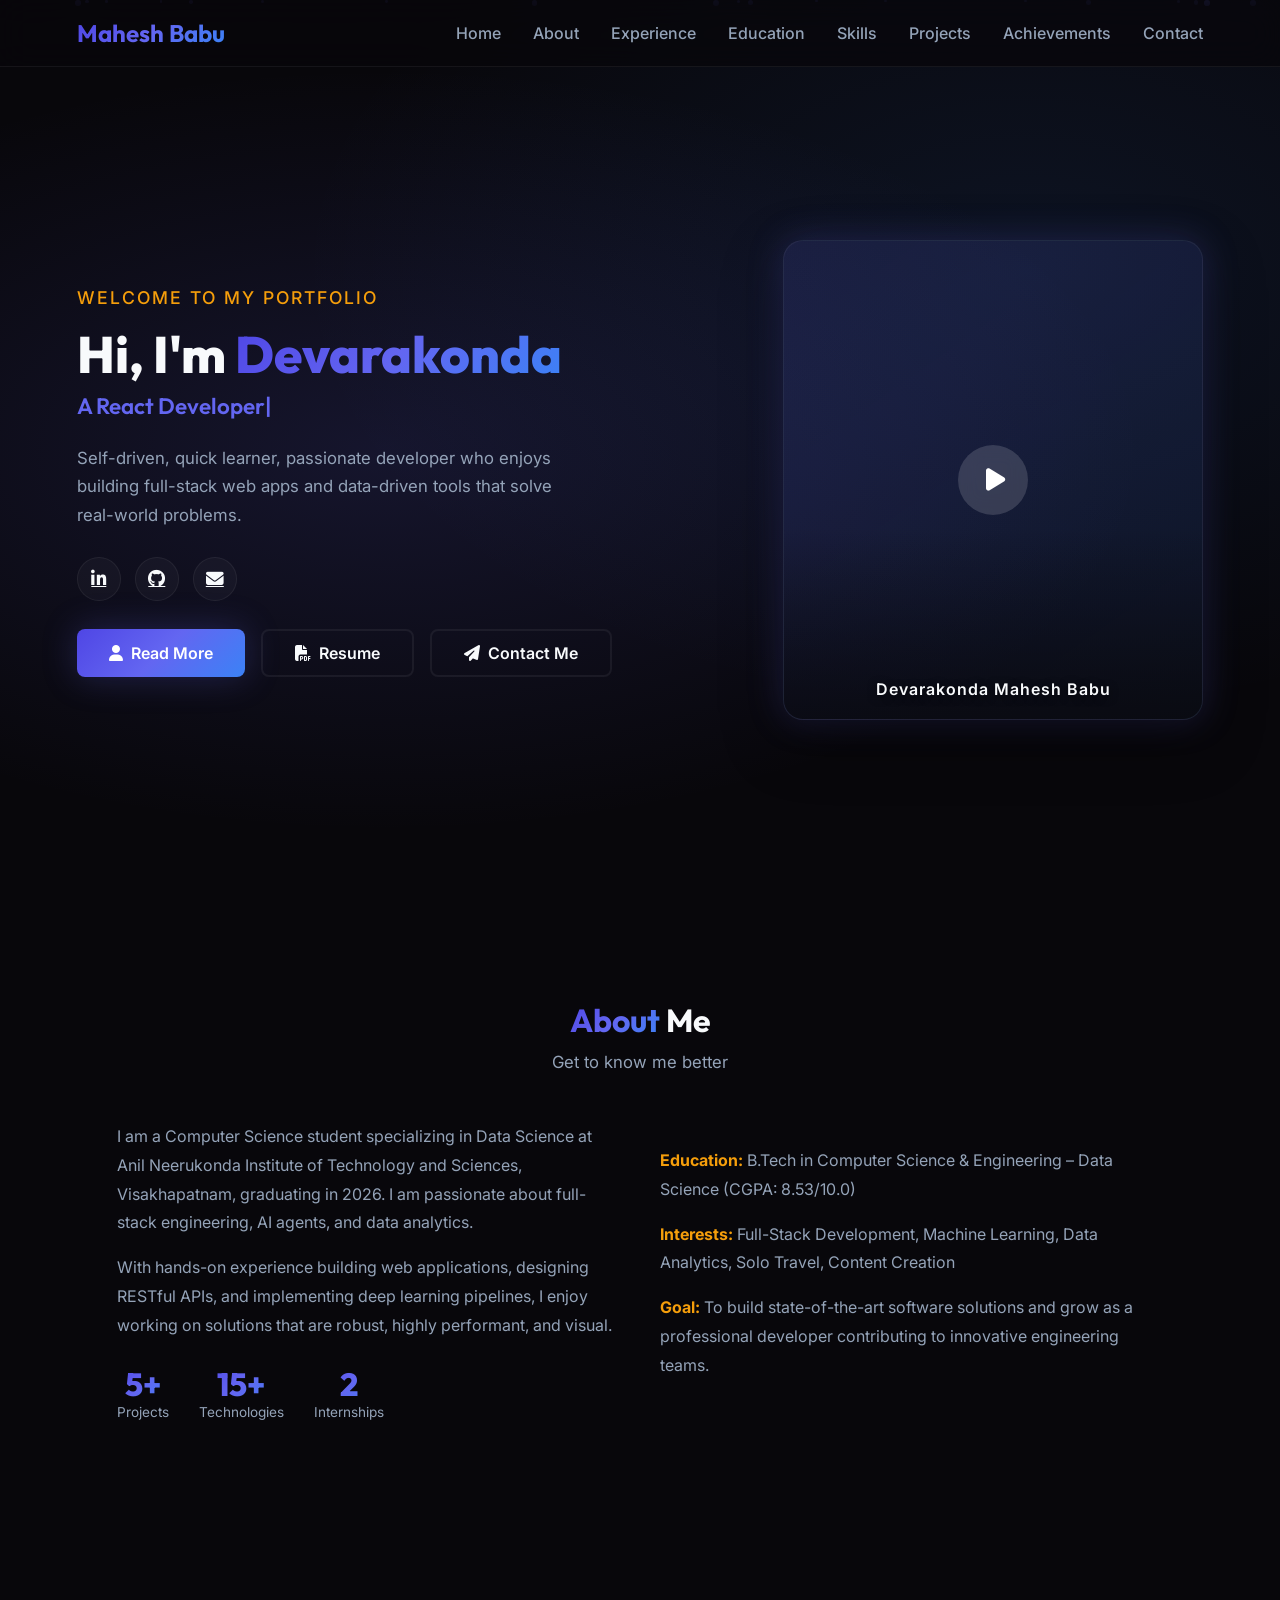
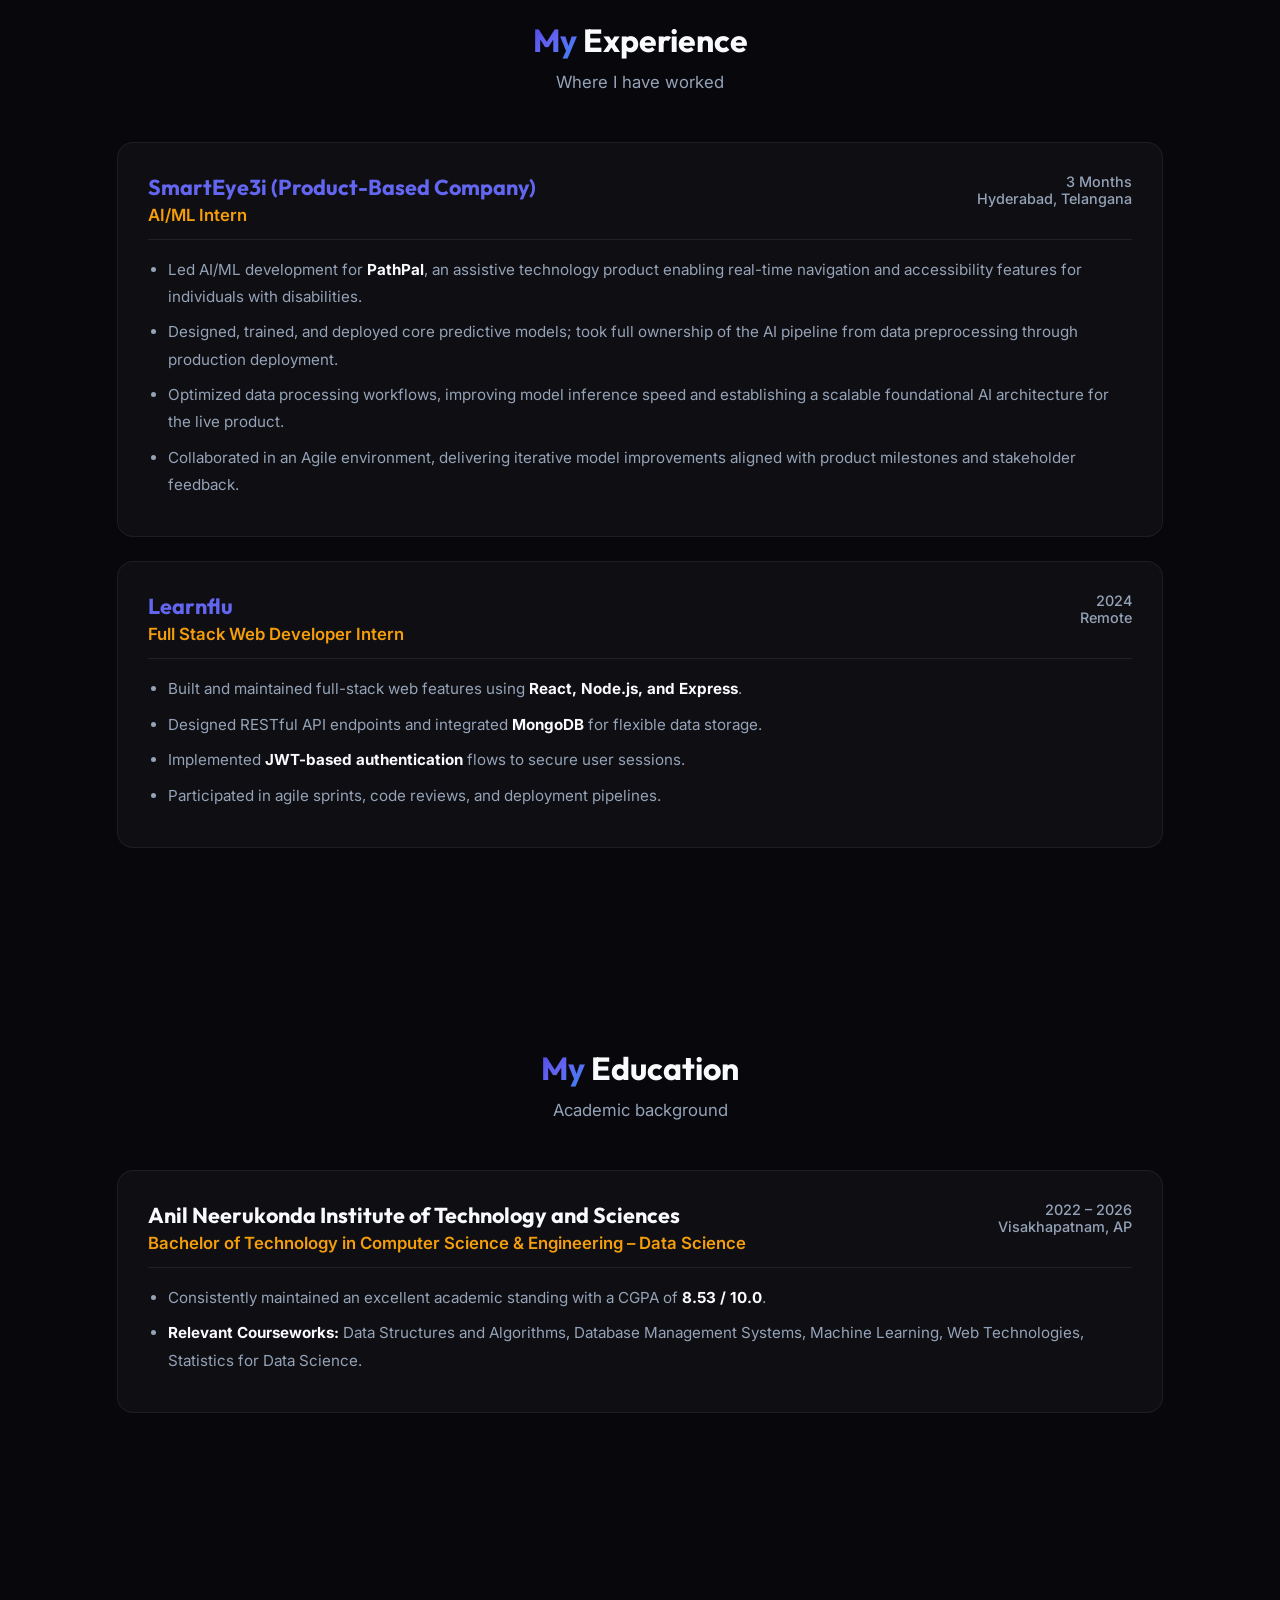
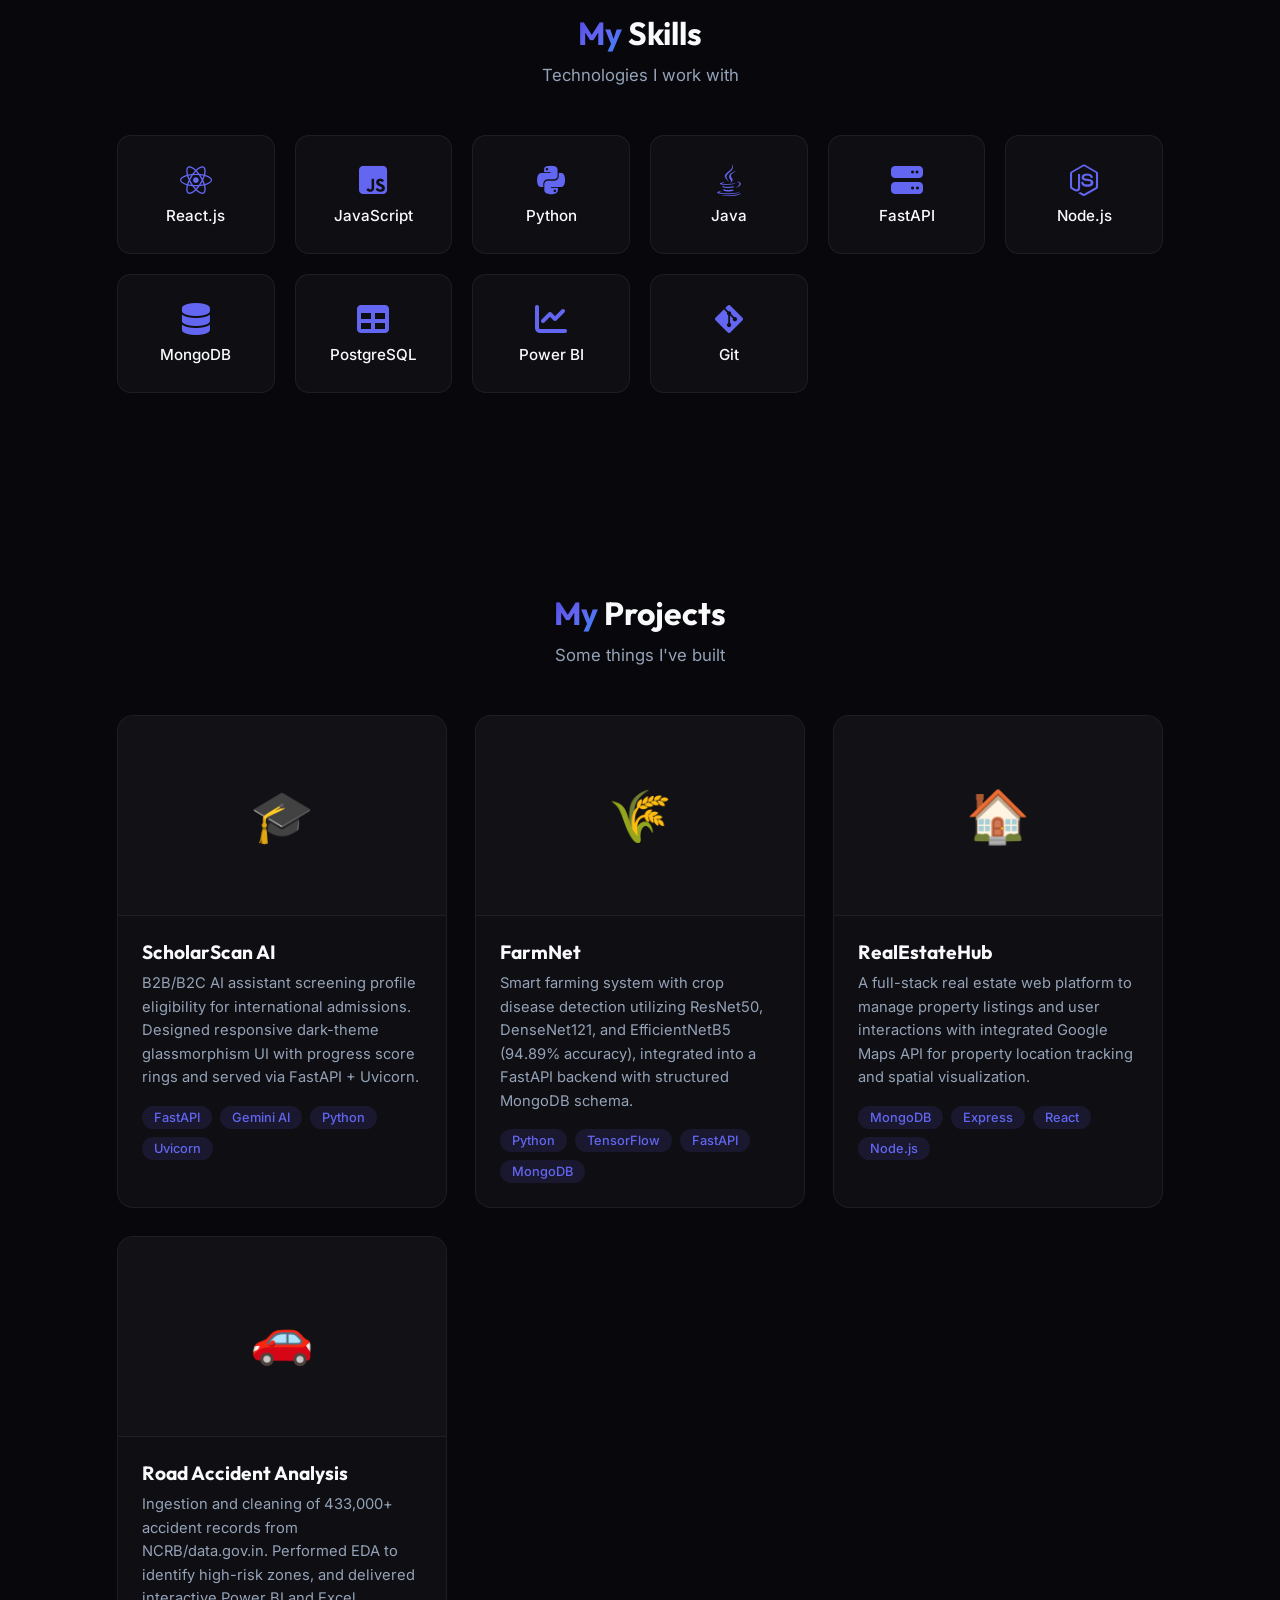
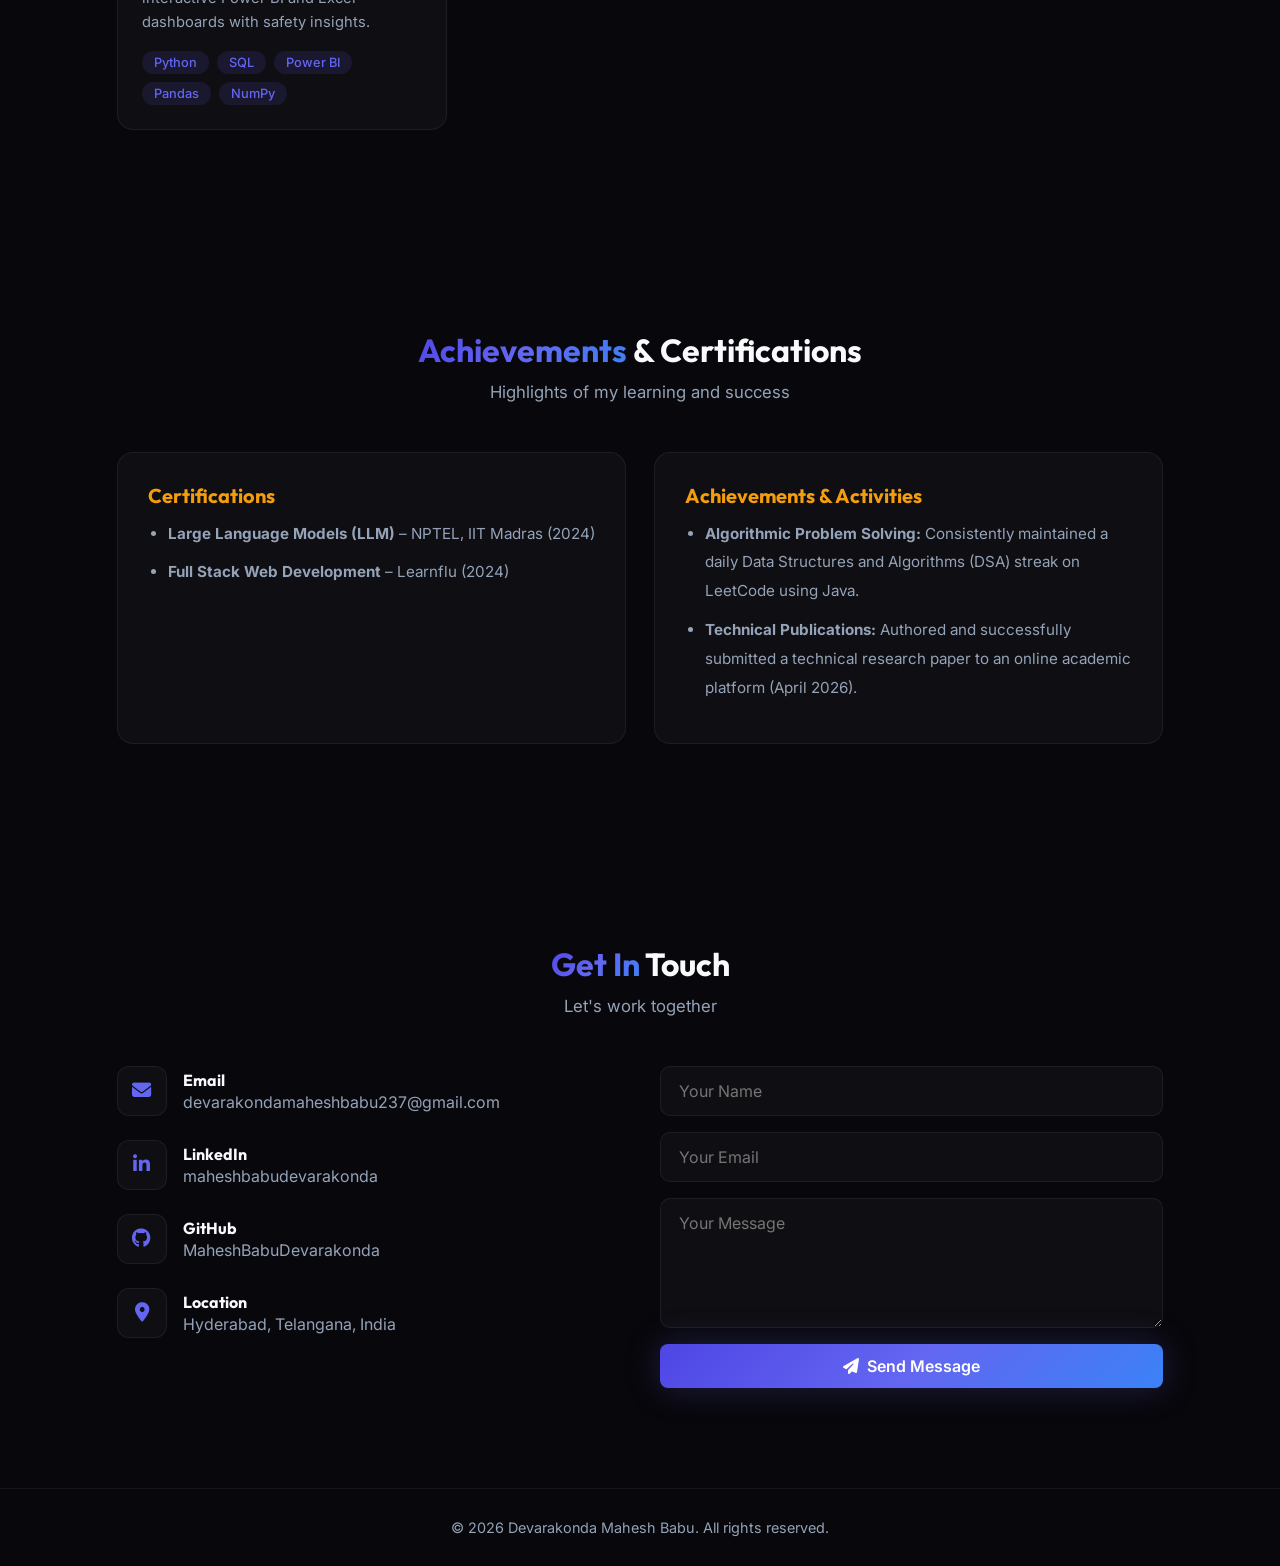
==== commit 59b9c46a: "Refine typography to Inter and Outfit, upgrade modern dark glassmorphic UI, and unify root portfolio" ====
--- a/devarakondamaheshbabu.github.io/index.html
+++ b/devarakondamaheshbabu.github.io/index.html
@@ -3,32 +3,47 @@
 <head>
   <meta charset="UTF-8">
   <meta name="viewport" content="width=device-width, initial-scale=1.0">
-  <title>Devarakonda Mahesh Babu | AI Enginner Portfolio</title>
+  <title>Devarakonda Mahesh Babu | AI Engineer Portfolio</title>
   <meta name="description" content="Portfolio of Devarakonda Mahesh Babu - A passionate full-stack developer building web apps and data-driven tools.">
-  <link href="https://fonts.googleapis.com/css2?family=Outfit:wght@300;400;500;600;700;800&display=swap" rel="stylesheet">
+  
+  <!-- Favicons -->
+  <link rel="apple-touch-icon" sizes="180x180" href="../assets/img/favicon/apple-icon-180x180.png" />
+  <link rel="icon" type="image/png" sizes="32x32" href="../assets/img/favicon/favicon-32x32.png" />
+  <link rel="icon" type="image/png" sizes="16x16" href="../assets/img/favicon/favicon-16x16.png" />
+  <link rel="icon" href="../assets/img/favicon/favicon.ico" />
+  <link rel="manifest" href="../assets/img/favicon/manifest.json" />
+
+  <link href="https://fonts.googleapis.com/css2?family=Inter:wght@300;400;500;600;700&family=Outfit:wght@300;400;500;600;700;800&display=swap" rel="stylesheet">
   <link rel="stylesheet" href="https://cdnjs.cloudflare.com/ajax/libs/font-awesome/6.5.0/css/all.min.css">
   <style>
     *, *::before, *::after { margin: 0; padding: 0; box-sizing: border-box; }
 
     :root {
-      --primary: #4361ee;
-      --primary-dark: #3a0ca3;
-      --accent: #f0a500;
-      --bg-dark: #0f0e17;
-      --bg-card: rgba(255,255,255,0.05);
-      --text: #fffffe;
-      --text-muted: #a7a9be;
-      --gradient: linear-gradient(135deg, #3a0ca3 0%, #4361ee 50%, #4cc9f0 100%);
-      --glow: 0 0 30px rgba(67,97,238,0.3);
+      --primary: #6366f1;
+      --primary-dark: #4f46e5;
+      --accent: #f59e0b;
+      --bg-dark: #08070b;
+      --bg-card: rgba(255, 255, 255, 0.03);
+      --card-border: rgba(255, 255, 255, 0.06);
+      --text: #f8fafc;
+      --text-muted: #94a3b8;
+      --gradient: linear-gradient(135deg, #4f46e5 0%, #6366f1 50%, #3b82f6 100%);
+      --glow: 0 0 35px rgba(99, 102, 241, 0.25);
     }
 
     html { scroll-behavior: smooth; }
 
     body {
-      font-family: 'Outfit', sans-serif;
+      font-family: 'Inter', sans-serif;
       background: var(--bg-dark);
       color: var(--text);
       overflow-x: hidden;
+      -webkit-font-smoothing: antialiased;
+      -moz-osx-font-smoothing: grayscale;
+    }
+
+    h1, h2, h3, h4, h5, h6, .navbar .logo, .role, .btn, .stat .num, .skills-group-title {
+      font-family: 'Outfit', sans-serif;
     }
 
     /* ── Navbar ── */
@@ -36,14 +51,14 @@
       position: fixed; top: 0; left: 0; width: 100%; z-index: 100;
       display: flex; justify-content: space-between; align-items: center;
       padding: 18px 6%; backdrop-filter: blur(16px);
-      background: rgba(15,14,23,0.75); border-bottom: 1px solid rgba(255,255,255,0.06);
+      background: rgba(8, 7, 11, 0.7); border-bottom: 1px solid var(--card-border);
       transition: background 0.3s;
     }
     .navbar .logo { font-size: 1.5rem; font-weight: 700; background: var(--gradient); -webkit-background-clip: text; -webkit-text-fill-color: transparent; }
     .nav-links { display: flex; gap: 32px; list-style: none; }
     .nav-links a { color: var(--text-muted); text-decoration: none; font-weight: 500; transition: color 0.3s; position: relative; }
     .nav-links a:hover { color: var(--text); }
-    .nav-links a::after { content: ''; position: absolute; bottom: -4px; left: 0; width: 0; height: 2px; background: var(--accent); transition: width 0.3s; }
+    .nav-links a::after { content: ''; position: absolute; bottom: -4px; left: 0; width: 0; height: 2px; background: var(--primary); transition: width 0.3s; }
     .nav-links a:hover::after { width: 100%; }
     .menu-toggle { display: none; font-size: 1.5rem; color: var(--text); cursor: pointer; background: none; border: none; }
 
@@ -51,22 +66,22 @@
     .hero {
       min-height: 100vh; display: flex; align-items: center; justify-content: center;
       padding: 120px 6% 60px; position: relative;
-      background: radial-gradient(ellipse at 30% 50%, rgba(58,12,163,0.35) 0%, transparent 60%),
-                  radial-gradient(ellipse at 80% 30%, rgba(67,97,238,0.2) 0%, transparent 50%);
+      background: radial-gradient(ellipse at 30% 50%, rgba(99, 102, 241, 0.15) 0%, transparent 60%),
+                  radial-gradient(ellipse at 80% 30%, rgba(59, 130, 246, 0.1) 0%, transparent 50%);
     }
     .hero-content { display: flex; align-items: center; justify-content: space-between; max-width: 1200px; width: 100%; gap: 60px; }
     .hero-text { flex: 1; }
     .hero-text .greeting { font-size: 1.1rem; color: var(--accent); font-weight: 500; letter-spacing: 2px; text-transform: uppercase; margin-bottom: 12px; }
     .hero-text h1 { font-size: 3.2rem; font-weight: 800; line-height: 1.15; margin-bottom: 8px; }
-    .hero-text h1 .highlight { background: var(--accent); color: var(--bg-dark); padding: 2px 12px; border-radius: 6px; }
-    .hero-text .role { font-size: 1.4rem; color: var(--primary); font-weight: 600; margin-bottom: 16px; min-height: 36px; }
+    .hero-text h1 .highlight { background: var(--gradient); -webkit-background-clip: text; -webkit-text-fill-color: transparent; }
+    .hero-text .role { font-size: 1.4rem; color: var(--primary); font-weight: 600; margin-top: 4px; margin-bottom: 16px; min-height: 36px; }
     .role .cursor-blink { animation: blink 0.7s infinite; }
     @keyframes blink { 0%,100%{ opacity:1; } 50%{ opacity:0; } }
     .hero-text p { color: var(--text-muted); font-size: 1.05rem; line-height: 1.7; max-width: 500px; margin-bottom: 28px; }
     .hero-socials { display: flex; gap: 14px; margin-bottom: 28px; }
     .hero-socials a {
       width: 44px; height: 44px; border-radius: 50%; display: flex; align-items: center; justify-content: center;
-      background: var(--bg-card); border: 1px solid rgba(255,255,255,0.1); color: var(--text); font-size: 1.1rem;
+      background: var(--bg-card); border: 1px solid var(--card-border); color: var(--text); font-size: 1.1rem;
       transition: all 0.3s;
     }
     .hero-socials a:hover { background: var(--primary); border-color: var(--primary); transform: translateY(-3px); box-shadow: var(--glow); }
@@ -76,21 +91,21 @@
       cursor: pointer; transition: all 0.3s; text-decoration: none; display: inline-flex; align-items: center; gap: 8px;
     }
     .btn-primary { background: var(--gradient); color: #fff; border: none; box-shadow: var(--glow); }
-    .btn-primary:hover { transform: translateY(-2px); box-shadow: 0 8px 30px rgba(67,97,238,0.45); }
-    .btn-outline { background: transparent; color: var(--text); border: 2px solid rgba(255,255,255,0.2); }
-    .btn-outline:hover { border-color: var(--accent); color: var(--accent); transform: translateY(-2px); }
+    .btn-primary:hover { transform: translateY(-2px); box-shadow: 0 8px 30px rgba(99, 102, 241, 0.45); }
+    .btn-outline { background: transparent; color: var(--text); border: 2px solid var(--card-border); }
+    .btn-outline:hover { border-color: var(--primary); color: var(--text); transform: translateY(-2px); box-shadow: var(--glow); }
 
     /* ── Video Card ── */
     .hero-video-wrapper {
       flex: 0 0 420px; height: 480px; border-radius: 20px; overflow: hidden; position: relative;
-      background: linear-gradient(145deg, rgba(67,97,238,0.2), rgba(58,12,163,0.3));
-      border: 2px solid rgba(255,255,255,0.08); box-shadow: 0 20px 60px rgba(0,0,0,0.4), var(--glow);
+      background: linear-gradient(145deg, rgba(99, 102, 241, 0.15), rgba(59, 130, 246, 0.1));
+      border: 1px solid var(--card-border); box-shadow: 0 20px 60px rgba(0,0,0,0.4), var(--glow);
     }
     .hero-video-wrapper video {
       width: 100%; height: 100%; object-fit: cover; display: block;
     }
     .video-overlay {
-      position: absolute; inset: 0; background: linear-gradient(to top, rgba(15,14,23,0.7) 0%, transparent 40%);
+      position: absolute; inset: 0; background: linear-gradient(to top, rgba(8, 7, 11, 0.7) 0%, transparent 40%);
       pointer-events: none;
     }
     .video-caption {
@@ -113,7 +128,7 @@
     /* Floating particles */
     .particles { position: absolute; inset: 0; overflow: hidden; pointer-events: none; }
     .particles span {
-      position: absolute; width: 4px; height: 4px; background: rgba(67,97,238,0.5); border-radius: 50%;
+      position: absolute; width: 4px; height: 4px; background: rgba(99, 102, 241, 0.4); border-radius: 50%;
       animation: float-up linear infinite;
     }
     @keyframes float-up {
@@ -139,7 +154,7 @@
     /* ── Skills ── */
     .skills-grid { display: grid; grid-template-columns: repeat(auto-fit, minmax(140px,1fr)); gap: 20px; }
     .skill-card {
-      background: var(--bg-card); border: 1px solid rgba(255,255,255,0.06); border-radius: 14px;
+      background: var(--bg-card); border: 1px solid var(--card-border); border-radius: 14px;
       padding: 28px 16px; text-align: center; transition: all 0.3s;
     }
     .skill-card:hover { transform: translateY(-6px); border-color: var(--primary); box-shadow: var(--glow); }
@@ -149,37 +164,37 @@
     /* ── Projects ── */
     .projects-grid { display: grid; grid-template-columns: repeat(auto-fit, minmax(320px,1fr)); gap: 28px; }
     .project-card {
-      background: var(--bg-card); border: 1px solid rgba(255,255,255,0.06); border-radius: 16px;
+      background: var(--bg-card); border: 1px solid var(--card-border); border-radius: 16px;
       overflow: hidden; transition: all 0.3s;
     }
     .project-card:hover { transform: translateY(-6px); box-shadow: var(--glow); border-color: var(--primary); }
-    .project-img { height: 200px; background: linear-gradient(135deg, var(--primary-dark), var(--primary)); display: flex; align-items: center; justify-content: center; font-size: 3rem; }
+    .project-img { height: 200px; background: rgba(255, 255, 255, 0.01); border-bottom: 1px solid var(--card-border); display: flex; align-items: center; justify-content: center; font-size: 3.2rem; }
     .project-body { padding: 24px; }
-    .project-body h3 { font-size: 1.2rem; margin-bottom: 8px; }
+    .project-body h3 { font-size: 1.2rem; margin-bottom: 8px; font-weight: 700; color: var(--text); }
     .project-body p { color: var(--text-muted); font-size: 0.92rem; line-height: 1.6; margin-bottom: 16px; }
     .project-tags { display: flex; flex-wrap: wrap; gap: 8px; }
-    .project-tags span { background: rgba(67,97,238,0.15); color: var(--primary); padding: 4px 12px; border-radius: 20px; font-size: 0.8rem; font-weight: 500; }
+    .project-tags span { background: rgba(99, 102, 241, 0.12); color: var(--primary); padding: 4px 12px; border-radius: 20px; font-size: 0.8rem; font-weight: 500; }
 
     /* ── Contact ── */
     .contact-grid { display: grid; grid-template-columns: 1fr 1fr; gap: 40px; }
     .contact-info { display: flex; flex-direction: column; gap: 24px; }
     .contact-item { display: flex; align-items: center; gap: 16px; }
     .contact-item .icon-box {
-      width: 50px; height: 50px; border-radius: 12px; background: var(--bg-card); border: 1px solid rgba(255,255,255,0.08);
+      width: 50px; height: 50px; border-radius: 12px; background: var(--bg-card); border: 1px solid var(--card-border);
       display: flex; align-items: center; justify-content: center; color: var(--primary); font-size: 1.2rem;
     }
     .contact-item p { color: var(--text-muted); }
     .contact-item h4 { margin-bottom: 2px; }
     .contact-form { display: flex; flex-direction: column; gap: 16px; }
     .contact-form input, .contact-form textarea {
-      background: var(--bg-card); border: 1px solid rgba(255,255,255,0.08); border-radius: 10px;
+      background: var(--bg-card); border: 1px solid var(--card-border); border-radius: 10px;
       padding: 14px 18px; color: var(--text); font-family: inherit; font-size: 1rem; transition: border 0.3s; resize: vertical;
     }
     .contact-form input:focus, .contact-form textarea:focus { outline: none; border-color: var(--primary); }
 
     /* ── Footer ── */
     footer {
-      text-align: center; padding: 30px 6%; border-top: 1px solid rgba(255,255,255,0.06);
+      text-align: center; padding: 30px 6%; border-top: 1px solid var(--card-border);
       color: var(--text-muted); font-size: 0.9rem;
     }
 
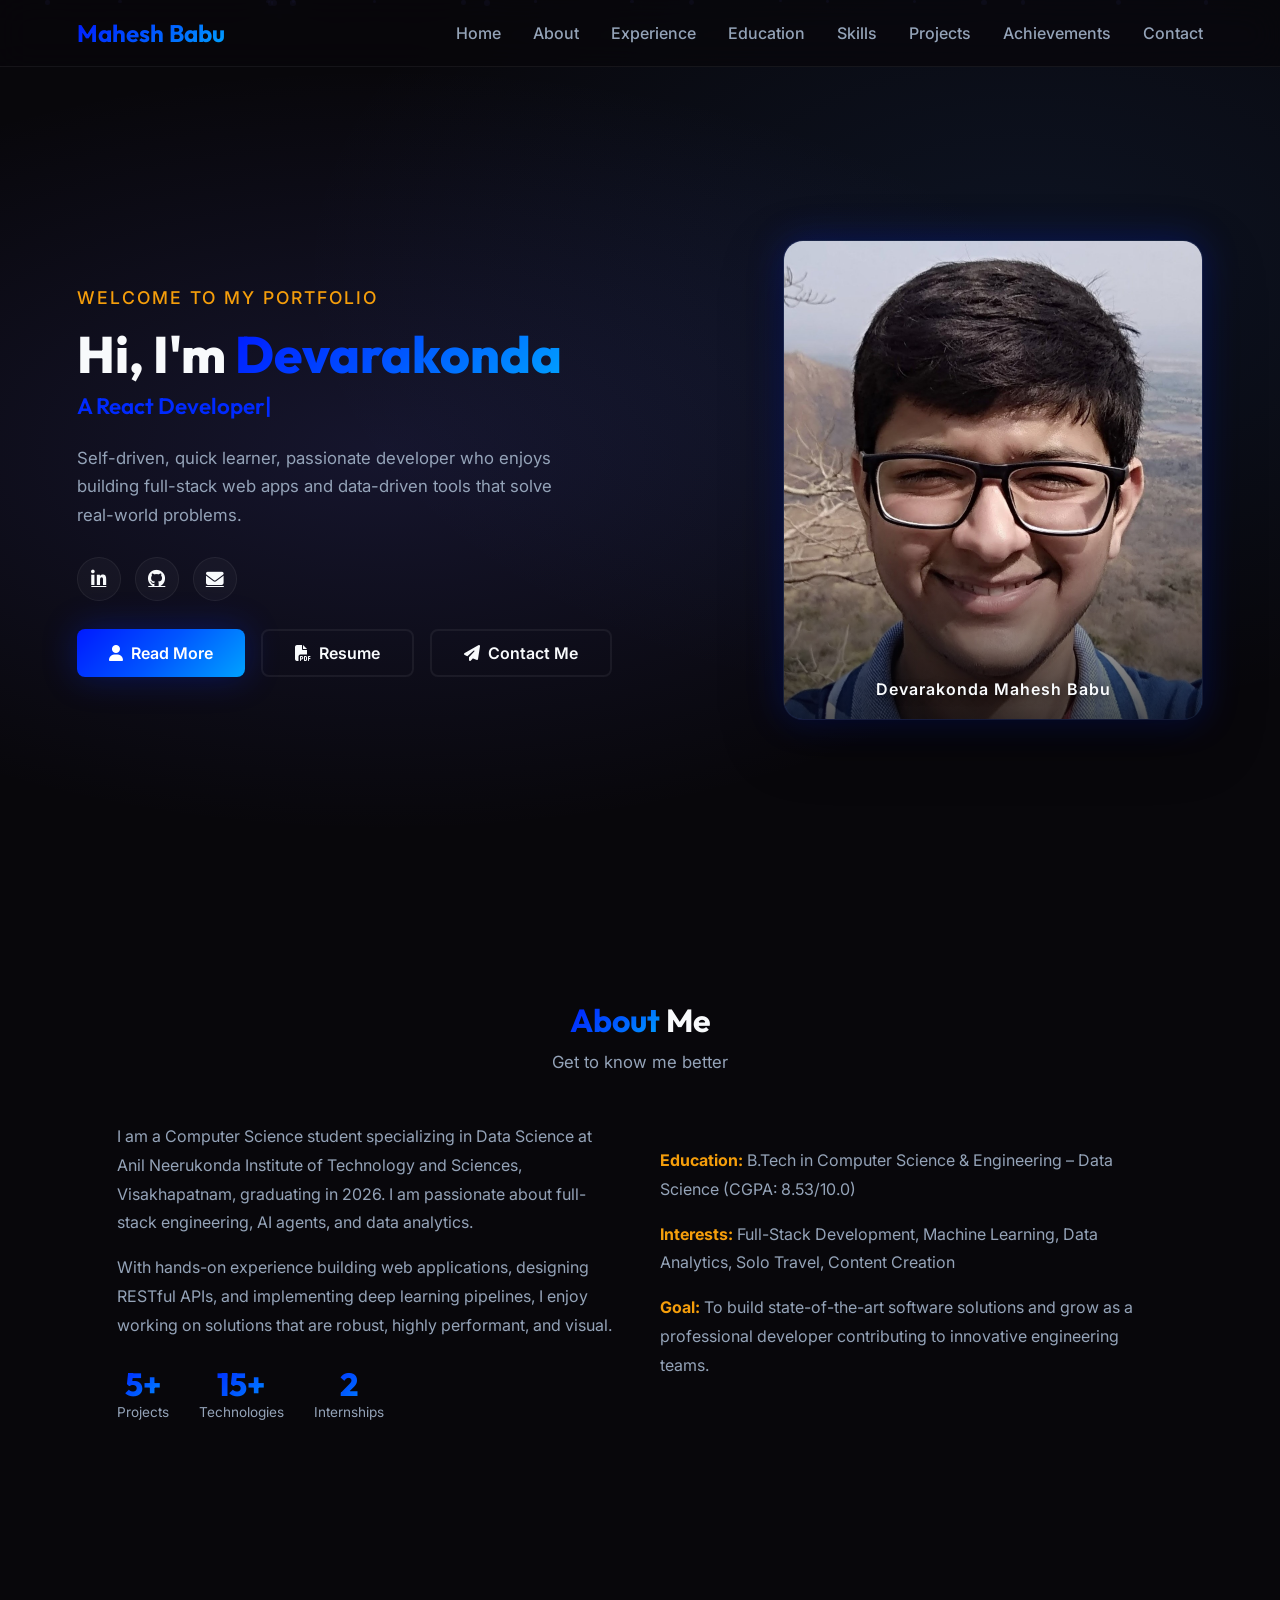
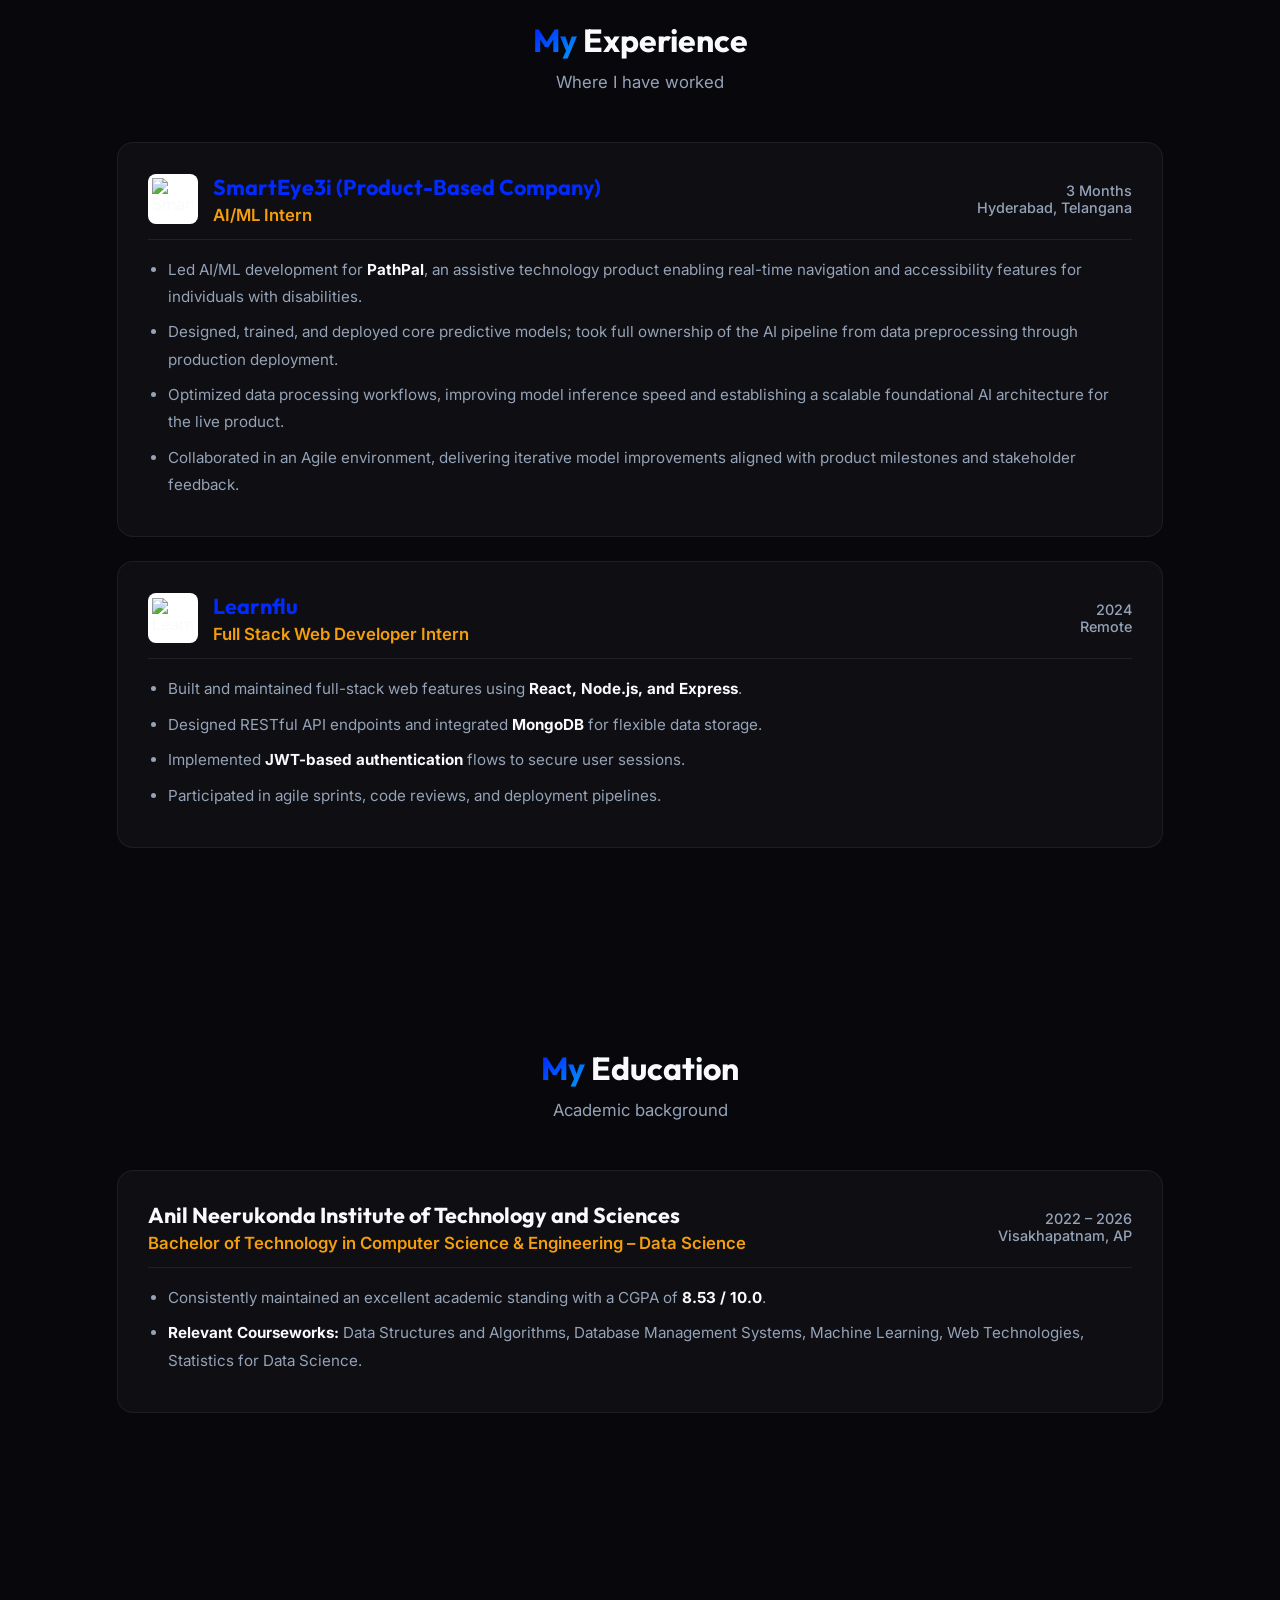
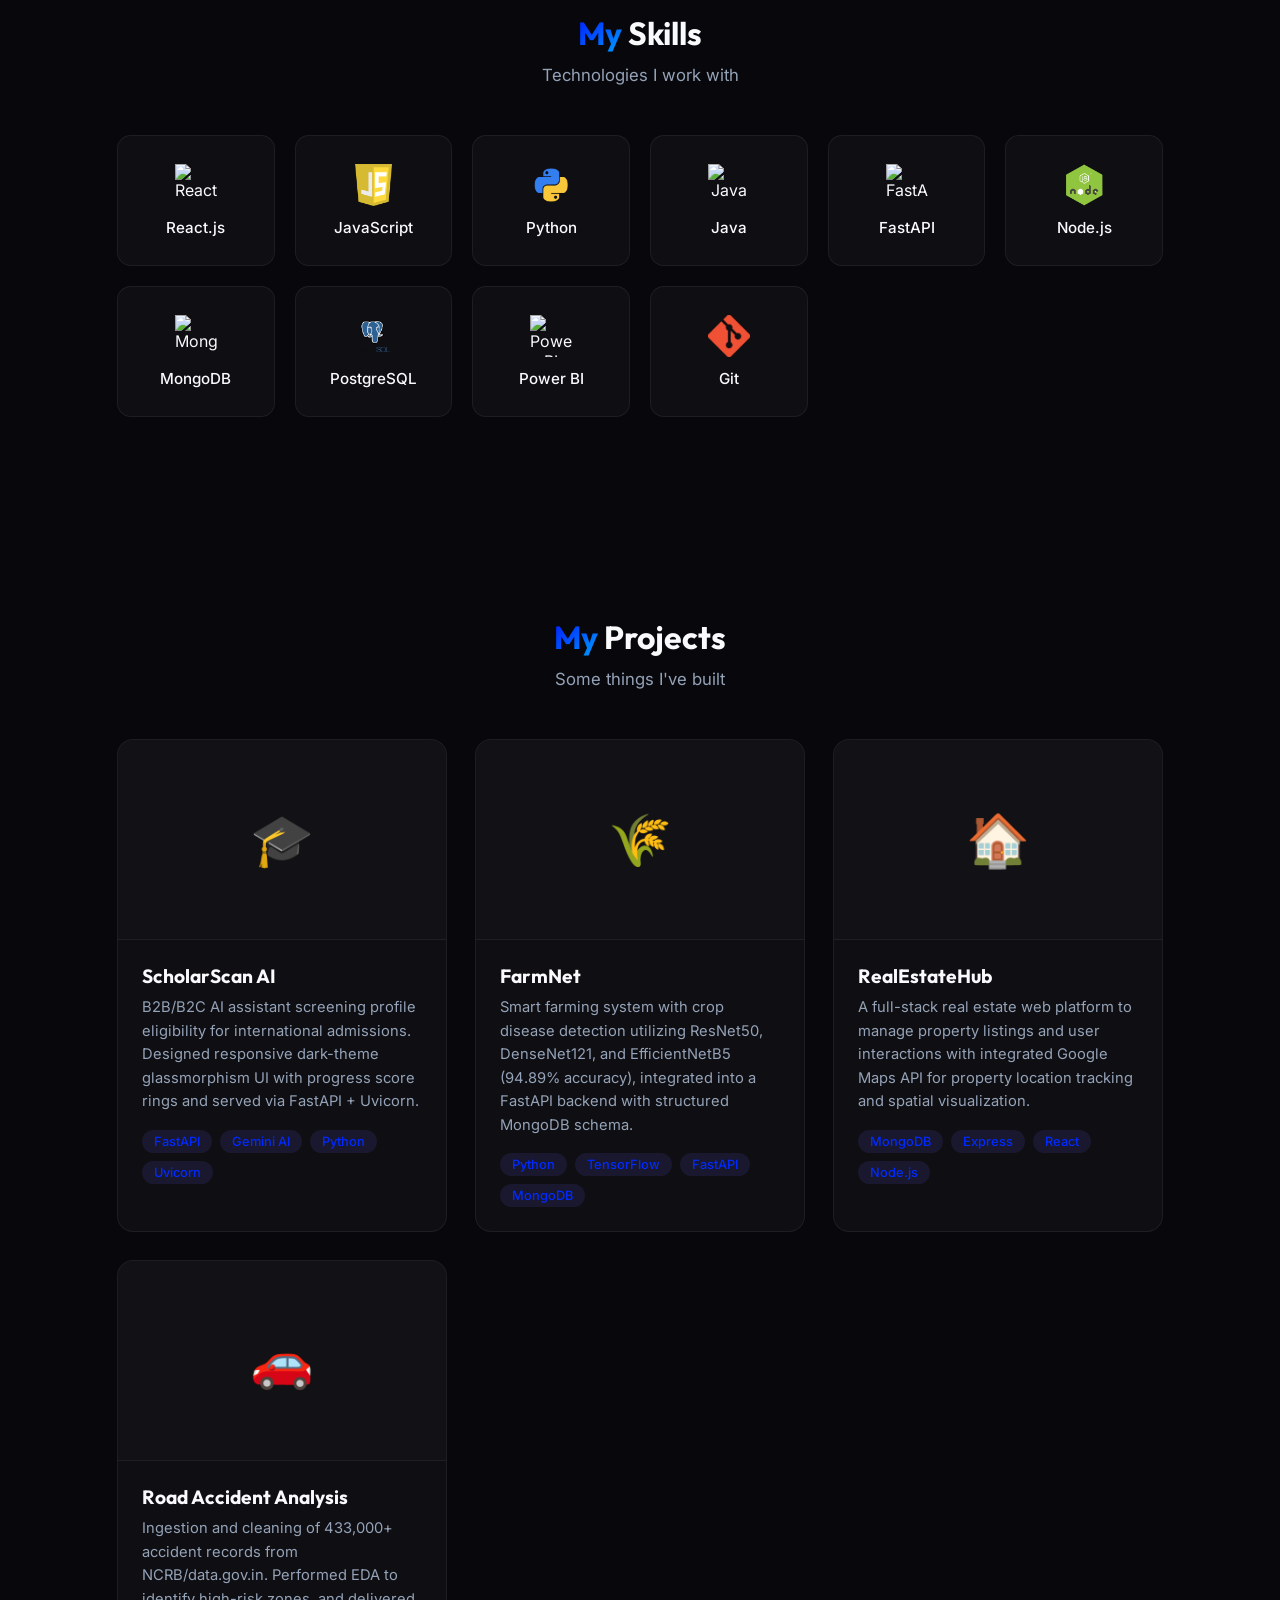
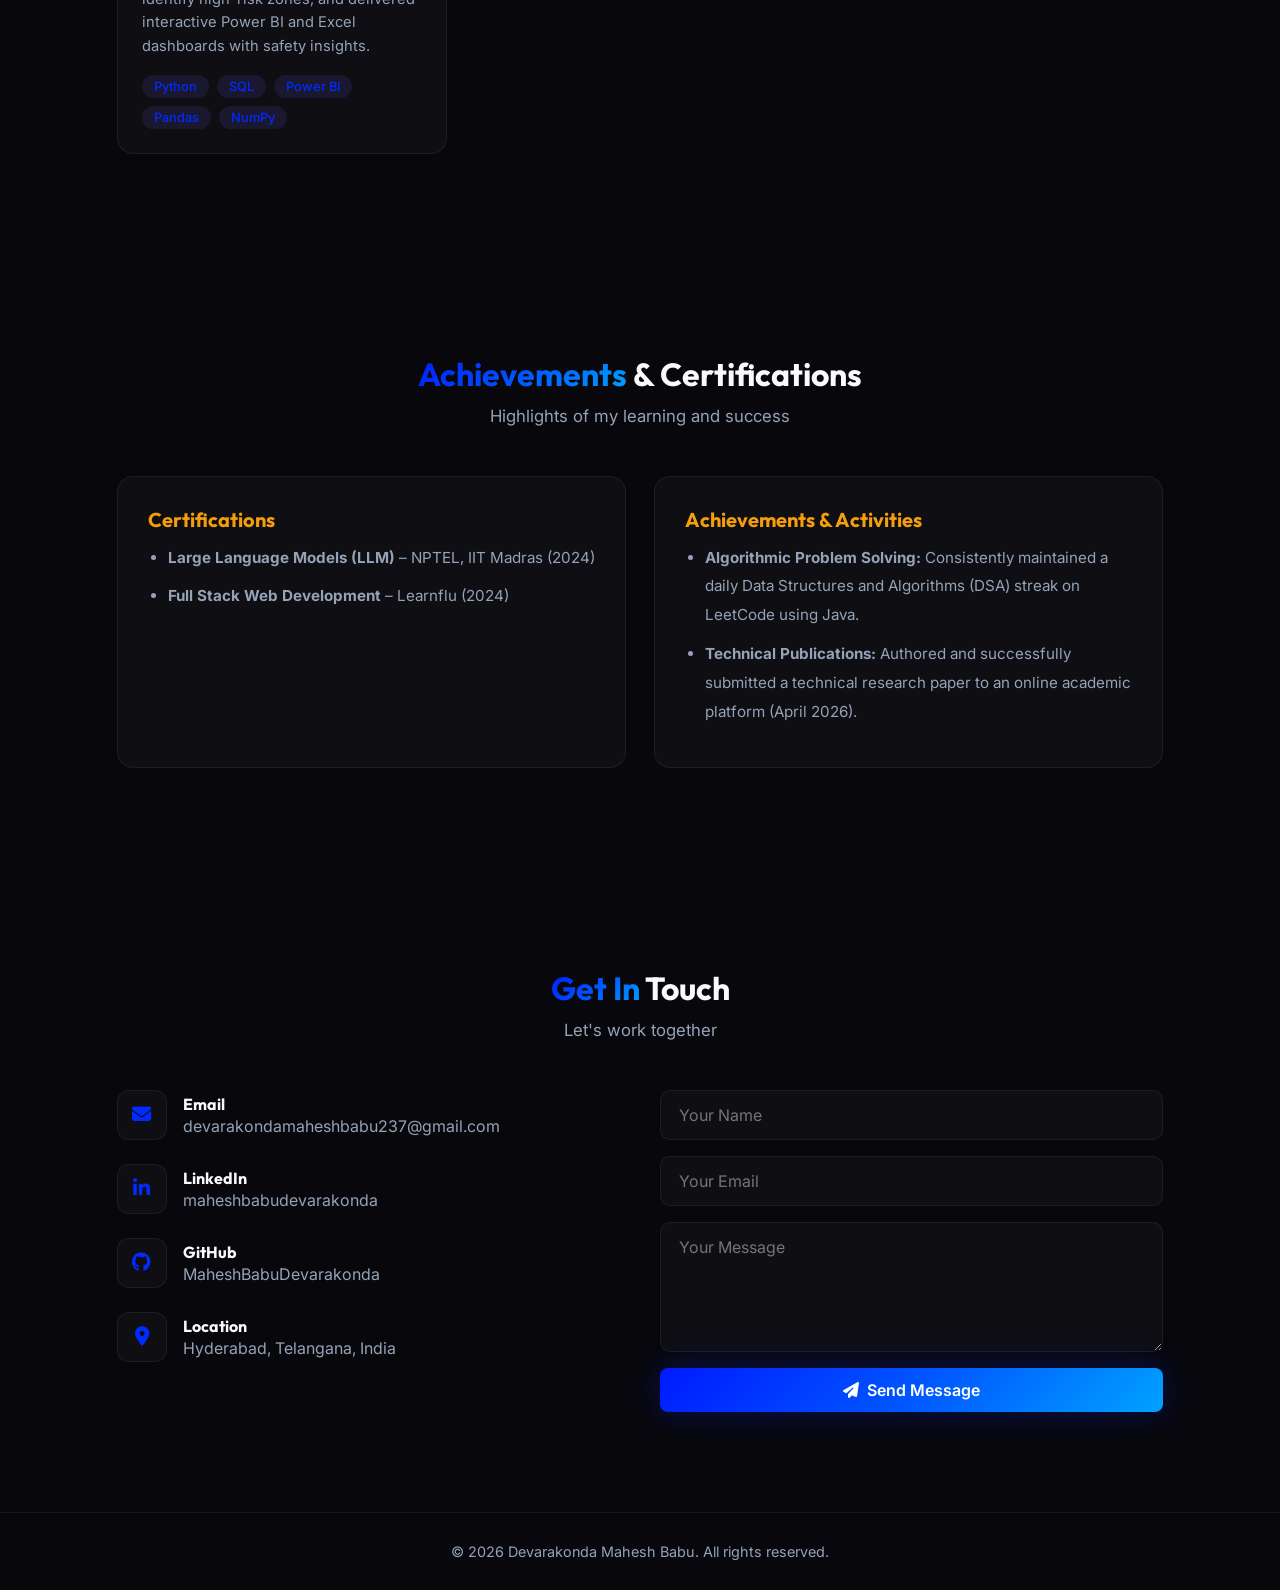
==== commit eabe21c4: "Update portfolio visual theme to electric blue, replace video hero with profile photo, and add exper" ====
--- a/devarakondamaheshbabu.github.io/index.html
+++ b/devarakondamaheshbabu.github.io/index.html
@@ -19,16 +19,16 @@
     *, *::before, *::after { margin: 0; padding: 0; box-sizing: border-box; }
 
     :root {
-      --primary: #6366f1;
-      --primary-dark: #4f46e5;
+      --primary: #002aff;
+      --primary-dark: #001fd6;
       --accent: #f59e0b;
       --bg-dark: #08070b;
       --bg-card: rgba(255, 255, 255, 0.03);
       --card-border: rgba(255, 255, 255, 0.06);
       --text: #f8fafc;
       --text-muted: #94a3b8;
-      --gradient: linear-gradient(135deg, #4f46e5 0%, #6366f1 50%, #3b82f6 100%);
-      --glow: 0 0 35px rgba(99, 102, 241, 0.25);
+      --gradient: linear-gradient(135deg, #001aff 0%, #0055ff 50%, #00a2ff 100%);
+      --glow: 0 0 35px rgba(0, 42, 255, 0.3);
     }
 
     html { scroll-behavior: smooth; }
@@ -91,39 +91,32 @@
       cursor: pointer; transition: all 0.3s; text-decoration: none; display: inline-flex; align-items: center; gap: 8px;
     }
     .btn-primary { background: var(--gradient); color: #fff; border: none; box-shadow: var(--glow); }
-    .btn-primary:hover { transform: translateY(-2px); box-shadow: 0 8px 30px rgba(99, 102, 241, 0.45); }
+    .btn-primary:hover { transform: translateY(-2px); box-shadow: 0 8px 30px rgba(0, 42, 255, 0.45); }
     .btn-outline { background: transparent; color: var(--text); border: 2px solid var(--card-border); }
     .btn-outline:hover { border-color: var(--primary); color: var(--text); transform: translateY(-2px); box-shadow: var(--glow); }
 
-    /* ── Video Card ── */
-    .hero-video-wrapper {
+    /* ── Image Card ── */
+    .hero-image-wrapper {
       flex: 0 0 420px; height: 480px; border-radius: 20px; overflow: hidden; position: relative;
-      background: linear-gradient(145deg, rgba(99, 102, 241, 0.15), rgba(59, 130, 246, 0.1));
+      background: linear-gradient(145deg, rgba(0, 42, 255, 0.15), rgba(0, 85, 255, 0.1));
       border: 1px solid var(--card-border); box-shadow: 0 20px 60px rgba(0,0,0,0.4), var(--glow);
     }
-    .hero-video-wrapper video {
+    .hero-image-wrapper img {
       width: 100%; height: 100%; object-fit: cover; display: block;
-    }
-    .video-overlay {
+      transition: transform 0.5s ease;
+    }
+    .hero-image-wrapper:hover img {
+      transform: scale(1.05);
+    }
+    .image-overlay {
       position: absolute; inset: 0; background: linear-gradient(to top, rgba(8, 7, 11, 0.7) 0%, transparent 40%);
       pointer-events: none;
     }
-    .video-caption {
+    .image-caption {
       position: absolute; bottom: 20px; left: 0; right: 0; text-align: center;
       font-size: 1rem; font-weight: 600; letter-spacing: 1px; color: var(--text);
       text-shadow: 0 2px 8px rgba(0,0,0,0.6);
     }
-    /* Play button overlay when video not playing */
-    .play-btn {
-      position: absolute; top: 50%; left: 50%; transform: translate(-50%,-50%);
-      width: 70px; height: 70px; border-radius: 50%; border: none; cursor: pointer;
-      background: rgba(255,255,255,0.15); backdrop-filter: blur(10px);
-      display: flex; align-items: center; justify-content: center;
-      transition: all 0.3s; z-index: 2;
-    }
-    .play-btn i { color: #fff; font-size: 1.6rem; margin-left: 4px; }
-    .play-btn:hover { background: var(--primary); transform: translate(-50%,-50%) scale(1.1); }
-    .play-btn.hidden { opacity: 0; pointer-events: none; }
 
     /* Floating particles */
     .particles { position: absolute; inset: 0; overflow: hidden; pointer-events: none; }
@@ -156,6 +149,7 @@
     .skill-card {
       background: var(--bg-card); border: 1px solid var(--card-border); border-radius: 14px;
       padding: 28px 16px; text-align: center; transition: all 0.3s;
+      display: flex; flex-direction: column; align-items: center; justify-content: center;
     }
     .skill-card:hover { transform: translateY(-6px); border-color: var(--primary); box-shadow: var(--glow); }
     .skill-card i { font-size: 2rem; margin-bottom: 10px; color: var(--primary); }
@@ -223,11 +217,11 @@
     /* ── Experience & Education Timeline ── */
     .timeline-container { display: flex; flex-direction: column; gap: 24px; margin-top: 20px; }
     .timeline-card {
-      background: var(--bg-card); border: 1px solid rgba(255,255,255,0.06); border-radius: 16px;
+      background: var(--bg-card); border: 1px solid var(--card-border); border-radius: 16px;
       padding: 30px; transition: all 0.3s; text-align: left;
     }
     .timeline-card:hover { transform: translateY(-4px); border-color: var(--primary); box-shadow: var(--glow); }
-    .timeline-header { display: flex; justify-content: space-between; align-items: flex-start; flex-wrap: wrap; gap: 12px; margin-bottom: 16px; border-bottom: 1px solid rgba(255,255,255,0.08); padding-bottom: 14px; }
+    .timeline-header { display: flex; justify-content: space-between; align-items: center; flex-wrap: wrap; gap: 12px; margin-bottom: 16px; border-bottom: 1px solid rgba(255,255,255,0.08); padding-bottom: 14px; }
     .timeline-header h3 { font-size: 1.35rem; font-weight: 700; color: var(--text); }
     .timeline-header h3 a { color: var(--primary); text-decoration: none; transition: color 0.3s; }
     .timeline-header h3 a:hover { color: var(--accent); }
@@ -241,6 +235,22 @@
     .timeline-body ul li { margin-bottom: 8px; }
     .timeline-body ul li strong { color: var(--text); }
     .timeline-body ul li b { color: var(--accent); }
+
+    /* ── Company Logos ── */
+    .company-logo-wrapper {
+      width: 50px; height: 50px; border-radius: 8px; overflow: hidden; background: #fff;
+      display: flex; align-items: center; justify-content: center; border: 1px solid var(--card-border);
+      flex-shrink: 0;
+    }
+    .company-logo {
+      width: 85%; height: 85%; object-fit: contain;
+    }
+    .tech-icon {
+      width: 42px;
+      height: 42px;
+      object-fit: contain;
+      margin-bottom: 12px;
+    }
   </style>
 </head>
 <body>
@@ -282,17 +292,11 @@
         </div>
       </div>
 
-      <!-- VIDEO instead of photo -->
-      <div class="hero-video-wrapper">
-        <video id="heroVideo" loop muted playsinline poster="">
-          <source src="../assets/video/hero-video.mp4" type="video/mp4">
-          Your browser does not support the video tag.
-        </video>
-        <button class="play-btn" id="playBtn" aria-label="Play video">
-          <i class="fas fa-play"></i>
-        </button>
-        <div class="video-overlay"></div>
-        <div class="video-caption">Devarakonda Mahesh Babu</div>
+      <!-- Profile Photo -->
+      <div class="hero-image-wrapper">
+        <img src="../assets/img/my-passport-photo-square.jpg" alt="Devarakonda Mahesh Babu" />
+        <div class="image-overlay"></div>
+        <div class="image-caption">Devarakonda Mahesh Babu</div>
       </div>
     </div>
   </section>
@@ -328,9 +332,14 @@
       <!-- SmartEye3i -->
       <div class="timeline-card fade-in">
         <div class="timeline-header">
-          <div>
-            <h3><a href="https://smarteye3i.com/" target="_blank">SmartEye3i (Product-Based Company)</a></h3>
-            <div class="role-title">AI/ML Intern</div>
+          <div style="display: flex; align-items: center; gap: 15px;">
+            <div class="company-logo-wrapper">
+              <img src="https://img1.wsimg.com/isteam/ip/892fb95e-d686-437d-bcc1-80eecfb1f2d9/TRADEMARK%20LOGO%20(5).png" alt="SmartEye3i Logo" class="company-logo">
+            </div>
+            <div>
+              <h3><a href="https://smarteye3i.com/" target="_blank">SmartEye3i (Product-Based Company)</a></h3>
+              <div class="role-title">AI/ML Intern</div>
+            </div>
           </div>
           <div class="company-meta">
             <span class="date-loc">3 Months</span>
@@ -350,9 +359,14 @@
       <!-- Learnflu -->
       <div class="timeline-card fade-in">
         <div class="timeline-header">
-          <div>
-            <h3><a href="https://learnflu.com" target="_blank">Learnflu</a></h3>
-            <div class="role-title">Full Stack Web Developer Intern</div>
+          <div style="display: flex; align-items: center; gap: 15px;">
+            <div class="company-logo-wrapper">
+              <img src="https://learnflu.com/wp-content/uploads/2025/08/LEARN-FLU-LOGO.webp" alt="Learnflu Logo" class="company-logo">
+            </div>
+            <div>
+              <h3><a href="https://learnflu.com" target="_blank">Learnflu</a></h3>
+              <div class="role-title">Full Stack Web Developer Intern</div>
+            </div>
           </div>
           <div class="company-meta">
             <span class="date-loc">2024</span>
@@ -406,16 +420,16 @@
     <h2 class="section-title fade-in"><span>My</span> Skills</h2>
     <p class="section-subtitle fade-in">Technologies I work with</p>
     <div class="skills-grid">
-      <div class="skill-card fade-in"><i class="fab fa-react"></i><p>React.js</p></div>
-      <div class="skill-card fade-in"><i class="fab fa-js-square"></i><p>JavaScript</p></div>
-      <div class="skill-card fade-in"><i class="fab fa-python"></i><p>Python</p></div>
-      <div class="skill-card fade-in"><i class="fab fa-java"></i><p>Java</p></div>
-      <div class="skill-card fade-in"><i class="fas fa-server"></i><p>FastAPI</p></div>
-      <div class="skill-card fade-in"><i class="fab fa-node-js"></i><p>Node.js</p></div>
-      <div class="skill-card fade-in"><i class="fas fa-database"></i><p>MongoDB</p></div>
-      <div class="skill-card fade-in"><i class="fas fa-table"></i><p>PostgreSQL</p></div>
-      <div class="skill-card fade-in"><i class="fas fa-chart-line"></i><p>Power BI</p></div>
-      <div class="skill-card fade-in"><i class="fab fa-git-alt"></i><p>Git</p></div>
+      <div class="skill-card fade-in"><img src="https://cdn.jsdelivr.net/gh/devicons/devicon/icons/react/react-original.svg" alt="React" class="tech-icon"><p>React.js</p></div>
+      <div class="skill-card fade-in"><img src="../assets/img/javascript.png" alt="JavaScript" class="tech-icon"><p>JavaScript</p></div>
+      <div class="skill-card fade-in"><img src="../assets/img/python-logo-1.png" alt="Python" class="tech-icon"><p>Python</p></div>
+      <div class="skill-card fade-in"><img src="https://cdn.jsdelivr.net/gh/devicons/devicon/icons/java/java-original.svg" alt="Java" class="tech-icon"><p>Java</p></div>
+      <div class="skill-card fade-in"><img src="https://cdn.jsdelivr.net/gh/devicons/devicon/icons/fastapi/fastapi-original.svg" alt="FastAPI" class="tech-icon"><p>FastAPI</p></div>
+      <div class="skill-card fade-in"><img src="../assets/img/nodejs.png" alt="Node.js" class="tech-icon"><p>Node.js</p></div>
+      <div class="skill-card fade-in"><img src="https://cdn.jsdelivr.net/gh/devicons/devicon/icons/mongodb/mongodb-original.svg" alt="MongoDB" class="tech-icon"><p>MongoDB</p></div>
+      <div class="skill-card fade-in"><img src="../assets/img/postgresql.png" alt="PostgreSQL" class="tech-icon"><p>PostgreSQL</p></div>
+      <div class="skill-card fade-in"><img src="https://upload.wikimedia.org/wikipedia/commons/c/cf/New_Power_BI_Logo.svg" alt="Power BI" class="tech-icon"><p>Power BI</p></div>
+      <div class="skill-card fade-in"><img src="../assets/img/git.png" alt="Git" class="tech-icon"><p>Git</p></div>
     </div>
   </section>
 
@@ -543,28 +557,6 @@
     }
     typeEffect();
 
-    // ── Video play/pause ──
-    const video = document.getElementById('heroVideo');
-    const playBtn = document.getElementById('playBtn');
-    playBtn.addEventListener('click', () => {
-      if (video.paused) {
-        video.muted = false;
-        video.play();
-        playBtn.classList.add('hidden');
-      }
-    });
-    video.addEventListener('click', () => {
-      if (!video.paused) {
-        video.pause();
-        playBtn.classList.remove('hidden');
-      } else {
-        video.play();
-        playBtn.classList.add('hidden');
-      }
-    });
-    // Auto-play muted on load
-    video.play().catch(() => {});
-
     // ── Scroll fade-in animation ──
     const faders = document.querySelectorAll('.fade-in');
     const observer = new IntersectionObserver((entries) => {
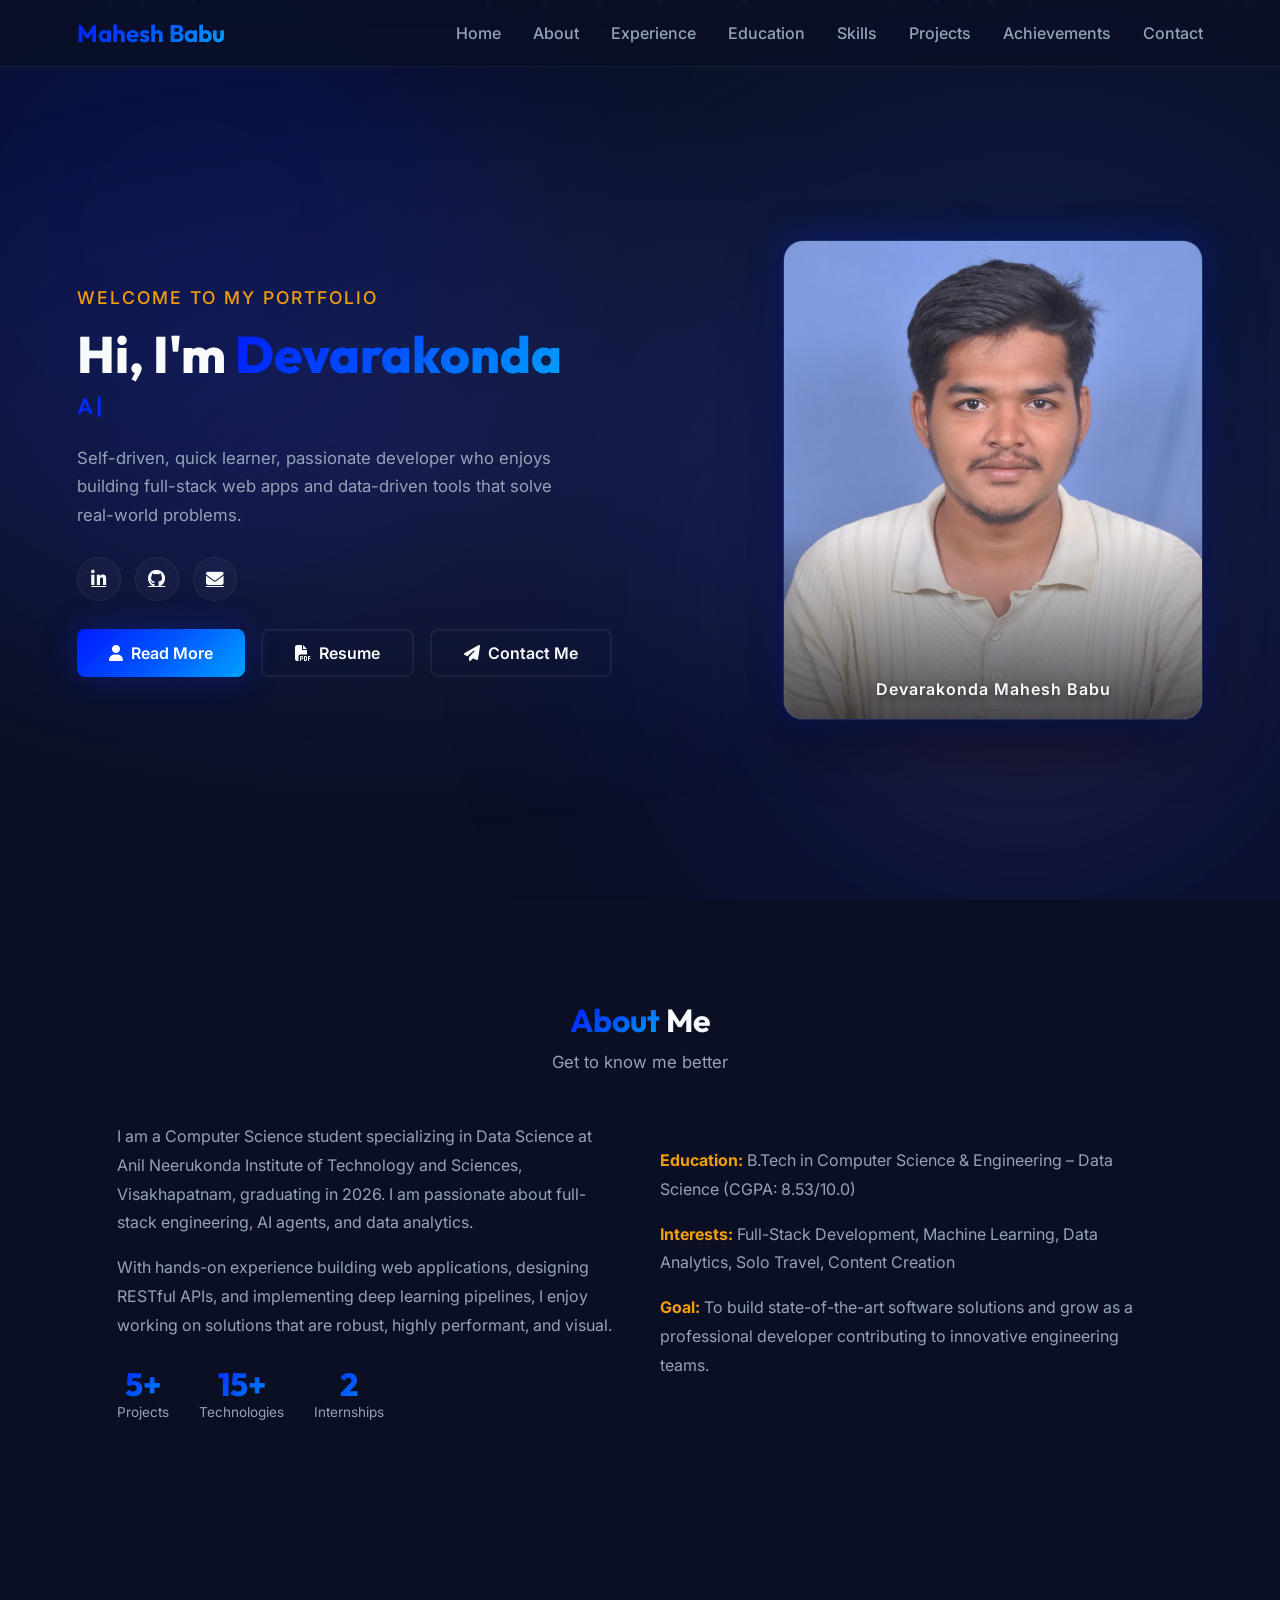
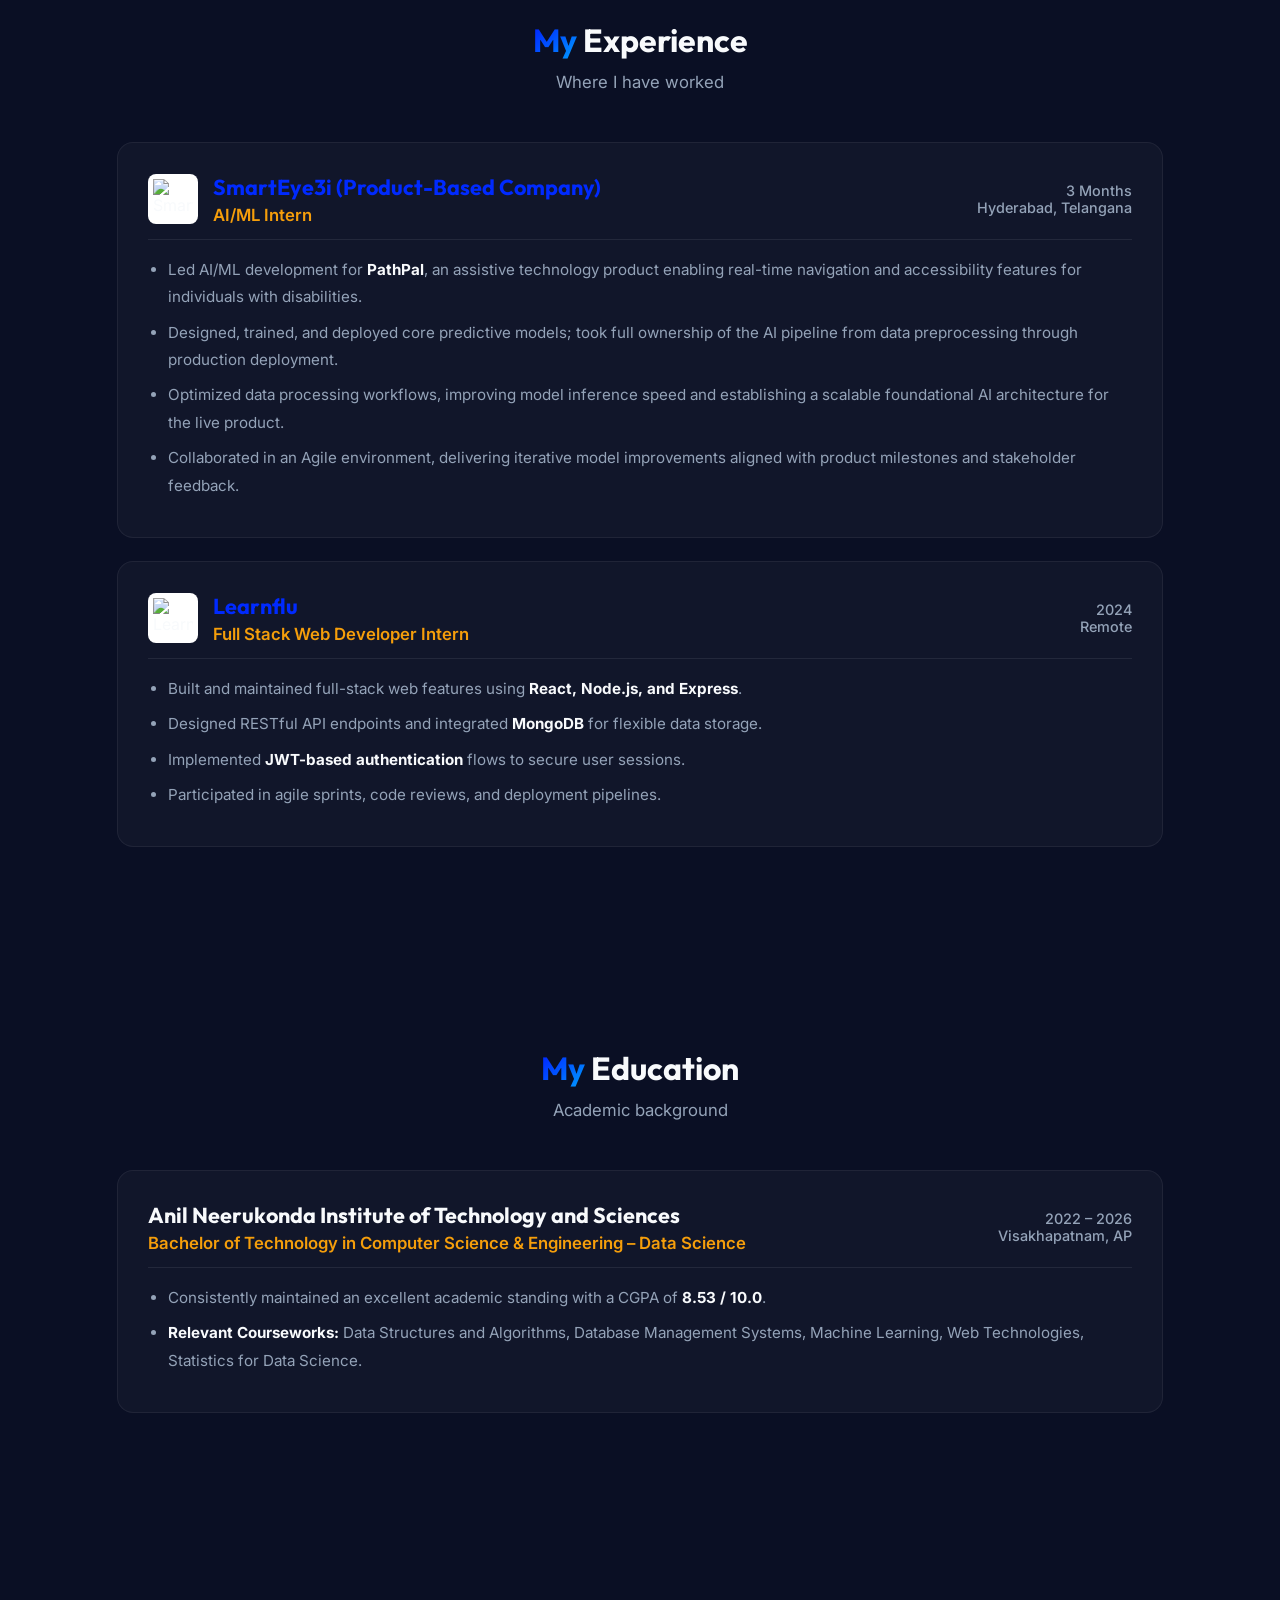
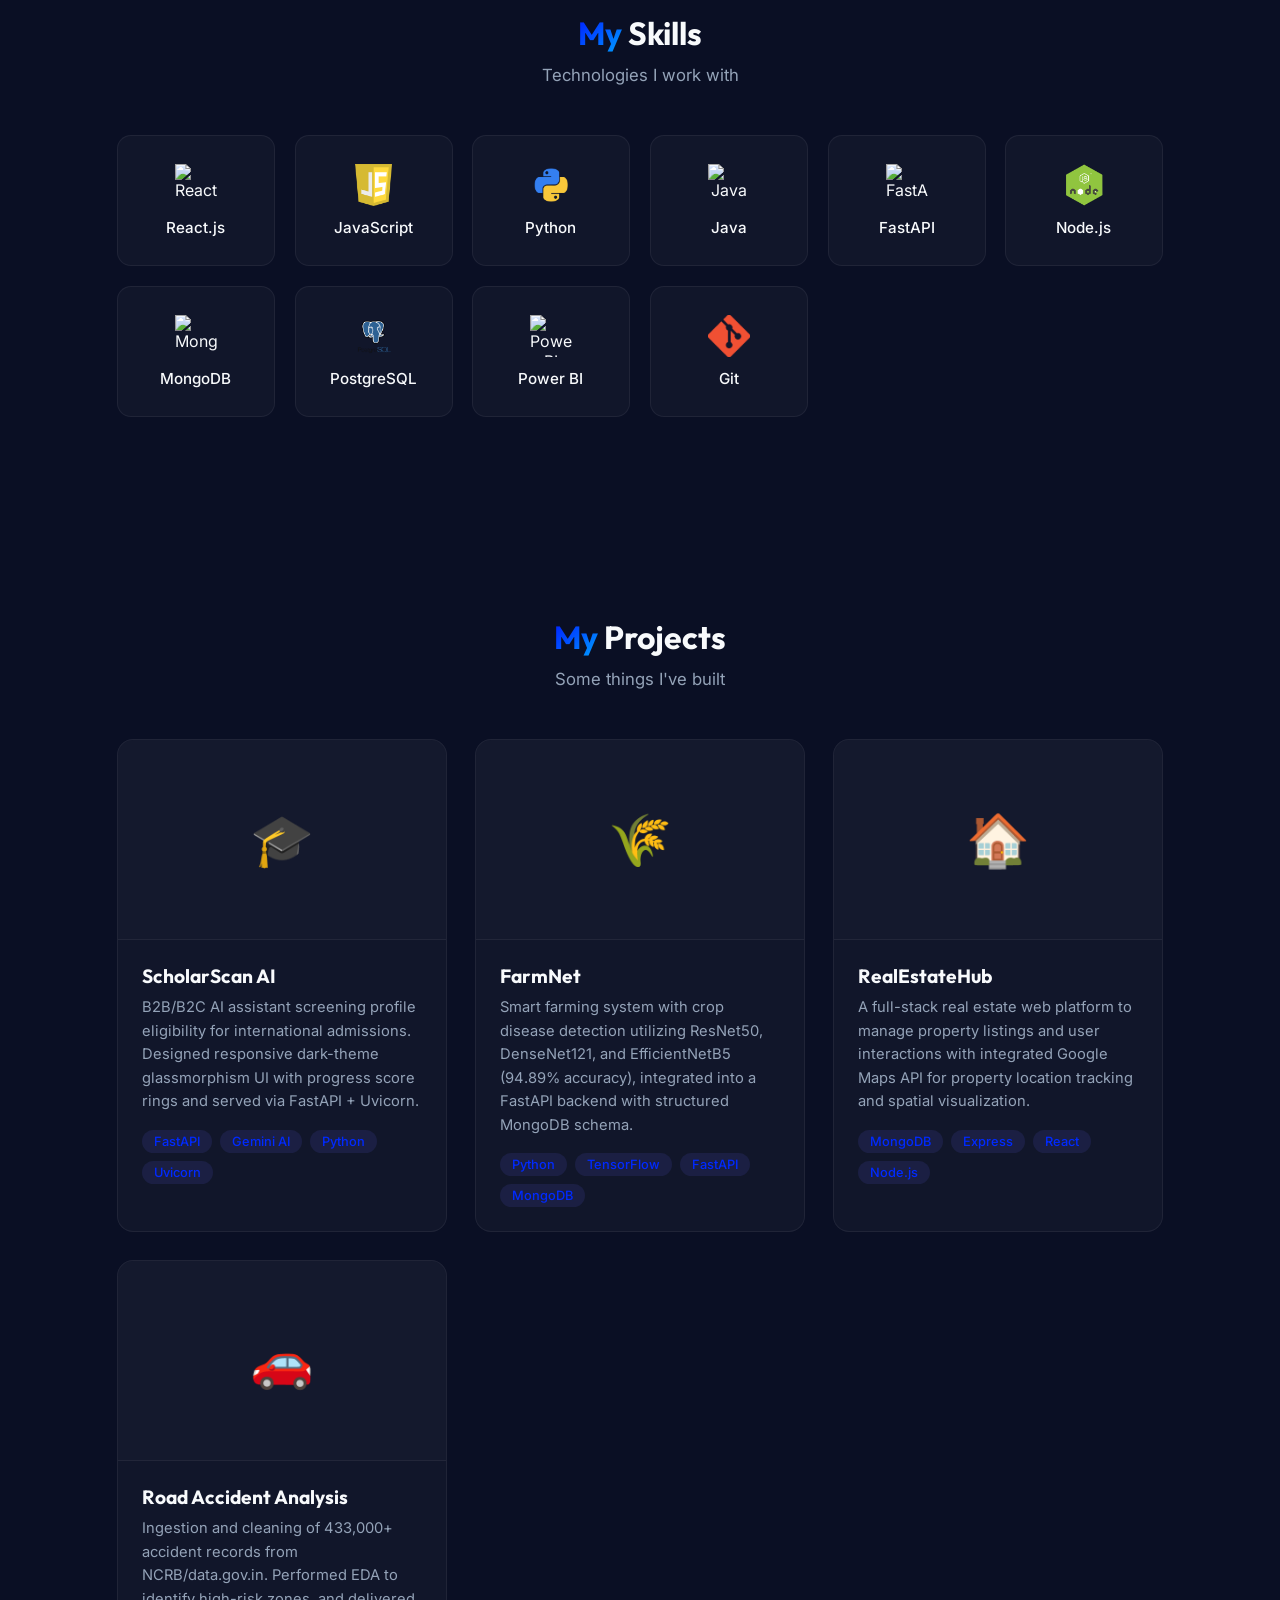
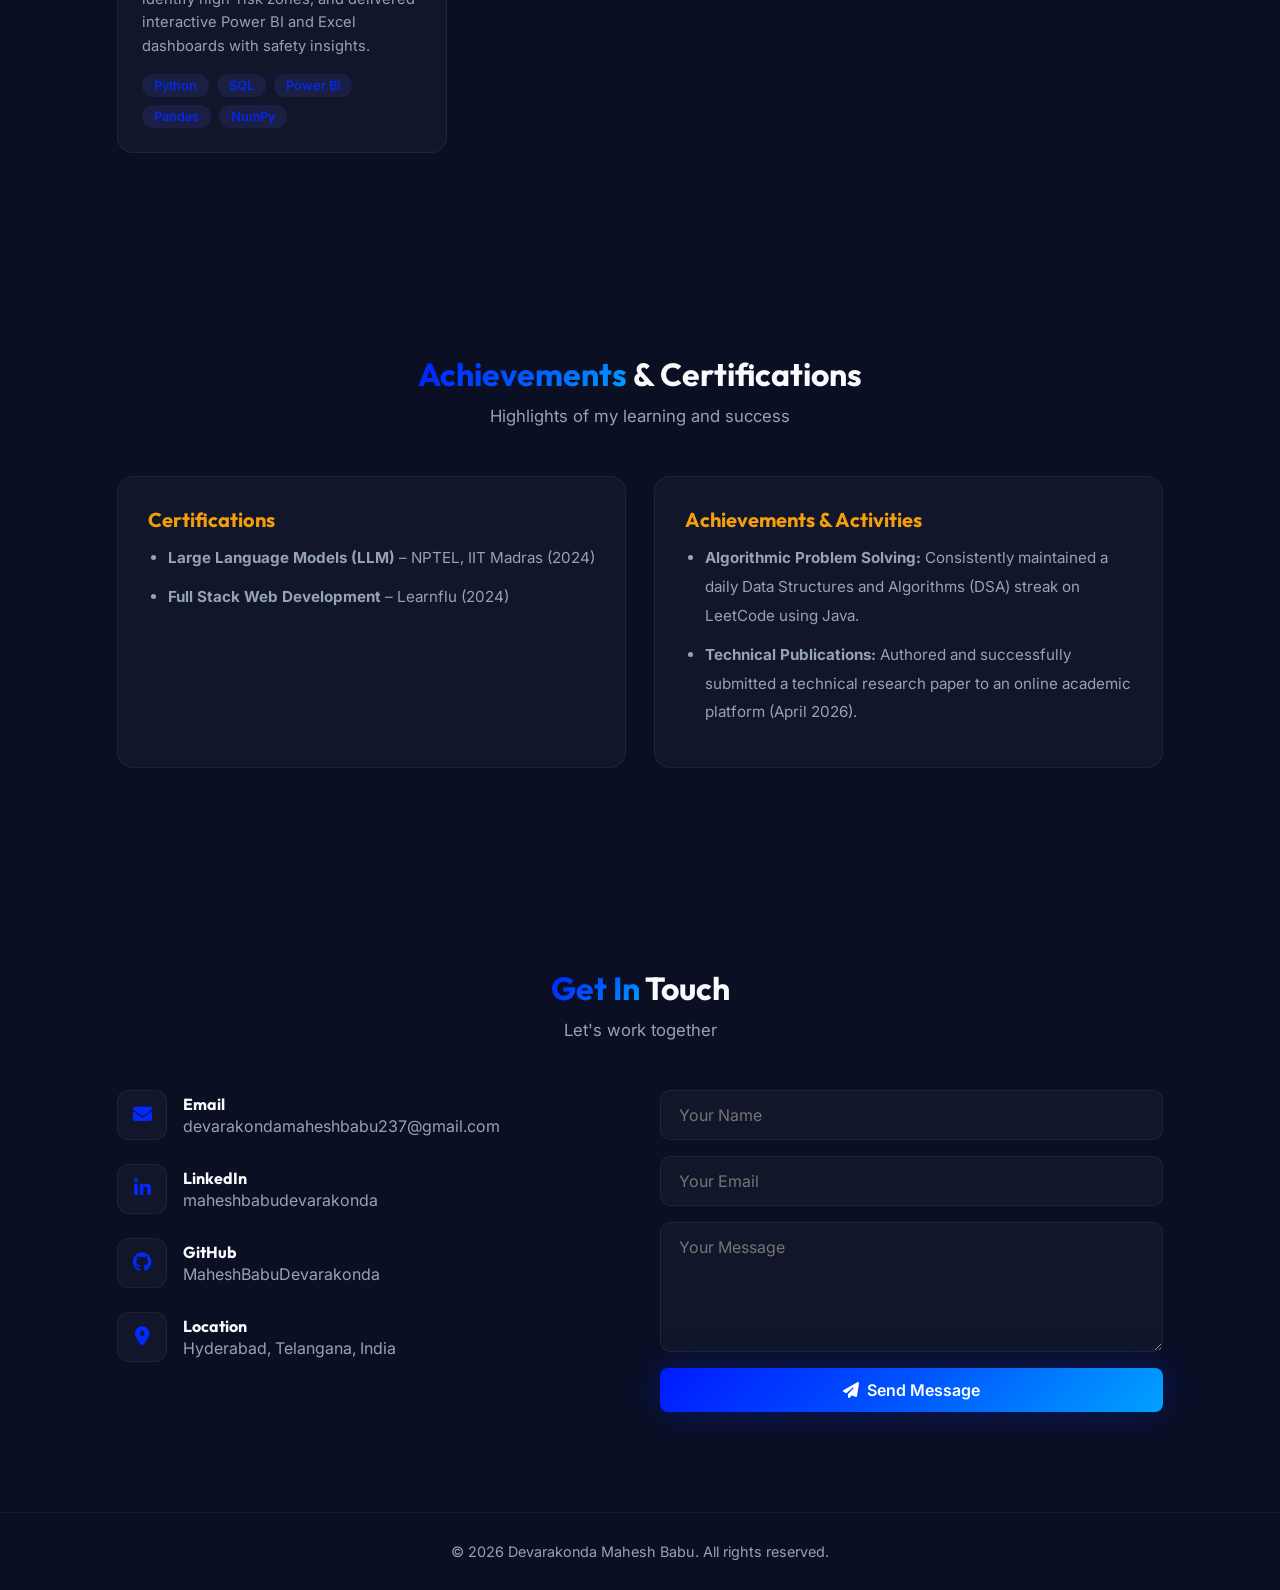
==== commit 614de410: "Add profile picture (DSC_0893), custom page loading transition, navbar scroll transitions, and updat" ====
--- a/devarakondamaheshbabu.github.io/index.html
+++ b/devarakondamaheshbabu.github.io/index.html
@@ -22,7 +22,7 @@
       --primary: #002aff;
       --primary-dark: #001fd6;
       --accent: #f59e0b;
-      --bg-dark: #08070b;
+      --bg-dark: #0a0f24;
       --bg-card: rgba(255, 255, 255, 0.03);
       --card-border: rgba(255, 255, 255, 0.06);
       --text: #f8fafc;
@@ -40,6 +40,7 @@
       overflow-x: hidden;
       -webkit-font-smoothing: antialiased;
       -moz-osx-font-smoothing: grayscale;
+      transition: opacity 0.35s ease;
     }
 
     h1, h2, h3, h4, h5, h6, .navbar .logo, .role, .btn, .stat .num, .skills-group-title {
@@ -51,7 +52,7 @@
       position: fixed; top: 0; left: 0; width: 100%; z-index: 100;
       display: flex; justify-content: space-between; align-items: center;
       padding: 18px 6%; backdrop-filter: blur(16px);
-      background: rgba(8, 7, 11, 0.7); border-bottom: 1px solid var(--card-border);
+      background: rgba(10, 15, 36, 0.75); border-bottom: 1px solid var(--card-border);
       transition: background 0.3s;
     }
     .navbar .logo { font-size: 1.5rem; font-weight: 700; background: var(--gradient); -webkit-background-clip: text; -webkit-text-fill-color: transparent; }
@@ -193,7 +194,12 @@
     }
 
     /* ── Animations ── */
-    .fade-in { opacity: 0; transform: translateY(30px); transition: all 0.7s ease; }
+    .fade-in {
+      opacity: 0;
+      transform: translateY(40px);
+      transition: opacity 0.9s cubic-bezier(0.16, 1, 0.3, 1), transform 0.9s cubic-bezier(0.16, 1, 0.3, 1);
+      will-change: transform, opacity;
+    }
     .fade-in.visible { opacity: 1; transform: translateY(0); }
 
     /* ── Responsive ── */
@@ -251,9 +257,75 @@
       object-fit: contain;
       margin-bottom: 12px;
     }
+
+    /* ── Glowing Background Blobs ── */
+    .bg-glow-container {
+      position: fixed;
+      top: 0; left: 0; width: 100%; height: 100%;
+      z-index: -2; overflow: hidden; pointer-events: none;
+    }
+    .bg-glow {
+      position: absolute; border-radius: 50%;
+      filter: blur(120px); opacity: 0.15;
+      animation: float-glow 20s infinite alternate ease-in-out;
+    }
+    .blob-1 {
+      top: -10%; left: -10%; width: 50vw; height: 50vw;
+      background: var(--primary);
+    }
+    .blob-2 {
+      bottom: -10%; right: -10%; width: 60vw; height: 60vw;
+      background: var(--primary-dark); animation-delay: -5s;
+    }
+    .blob-3 {
+      top: 40%; left: 60%; width: 40vw; height: 40vw;
+      background: var(--accent); opacity: 0.08; animation-delay: -10s;
+    }
+    @keyframes float-glow {
+      0% { transform: translate(0, 0) scale(1); }
+      50% { transform: translate(5vw, 5vh) scale(1.1); }
+      100% { transform: translate(-3vw, -2vh) scale(0.95); }
+    }
+
+    /* ── Page Loader / Transition Overlay ── */
+    .page-transition-overlay {
+      position: fixed; inset: 0; background: #0a0f24; z-index: 9999;
+      display: flex; align-items: center; justify-content: center;
+      transition: opacity 0.6s cubic-bezier(0.16, 1, 0.3, 1), visibility 0.6s;
+    }
+    .page-transition-overlay.hidden {
+      opacity: 0; visibility: hidden;
+    }
+    .loader-content { text-align: center; }
+    .loader-spinner {
+      width: 50px; height: 50px;
+      border: 3px solid rgba(0, 42, 255, 0.1); border-top-color: var(--primary);
+      border-radius: 50%; animation: spin 1s infinite linear;
+      margin: 0 auto 15px;
+    }
+    @keyframes spin { to { transform: rotate(360deg); } }
+    .loader-content p {
+      font-family: 'Outfit', sans-serif; font-size: 1.1rem;
+      letter-spacing: 2px; color: var(--text);
+    }
   </style>
 </head>
 <body>
+
+  <!-- Page Loader / Transition Overlay -->
+  <div class="page-transition-overlay" id="loader">
+    <div class="loader-content">
+      <div class="loader-spinner"></div>
+      <p>Loading Portfolio...</p>
+    </div>
+  </div>
+
+  <!-- Glowing Background Blobs -->
+  <div class="bg-glow-container">
+    <div class="bg-glow blob-1"></div>
+    <div class="bg-glow blob-2"></div>
+    <div class="bg-glow blob-3"></div>
+  </div>
 
   <!-- Navbar -->
   <nav class="navbar" id="navbar">
@@ -294,7 +366,7 @@
 
       <!-- Profile Photo -->
       <div class="hero-image-wrapper">
-        <img src="../assets/img/my-passport-photo-square.jpg" alt="Devarakonda Mahesh Babu" />
+        <img src="../assets/img/profile.jpg" alt="Devarakonda Mahesh Babu" />
         <div class="image-overlay"></div>
         <div class="image-caption">Devarakonda Mahesh Babu</div>
       </div>
@@ -575,9 +647,35 @@
       particlesEl.appendChild(span);
     }
 
-    // ── Navbar links close mobile menu ──
+    // ── Navbar links close mobile menu & transition ──
     document.querySelectorAll('.nav-links a').forEach(a => {
-      a.addEventListener('click', () => document.getElementById('navLinks').classList.remove('active'));
+      a.addEventListener('click', (e) => {
+        document.getElementById('navLinks').classList.remove('active');
+        
+        // Custom smooth scroll page transition
+        const targetId = a.getAttribute('href');
+        if (targetId.startsWith('#')) {
+          e.preventDefault();
+          const targetSection = document.querySelector(targetId);
+          if (targetSection) {
+            document.body.style.opacity = '0.15';
+            setTimeout(() => {
+              targetSection.scrollIntoView({ behavior: 'smooth' });
+              setTimeout(() => {
+                document.body.style.opacity = '1';
+              }, 150);
+            }, 200);
+          }
+        }
+      });
+    });
+
+    // ── Hide Page Transition Loader on Load ──
+    window.addEventListener('load', () => {
+      const loader = document.getElementById('loader');
+      setTimeout(() => {
+        loader.classList.add('hidden');
+      }, 300);
     });
   </script>
 </body>
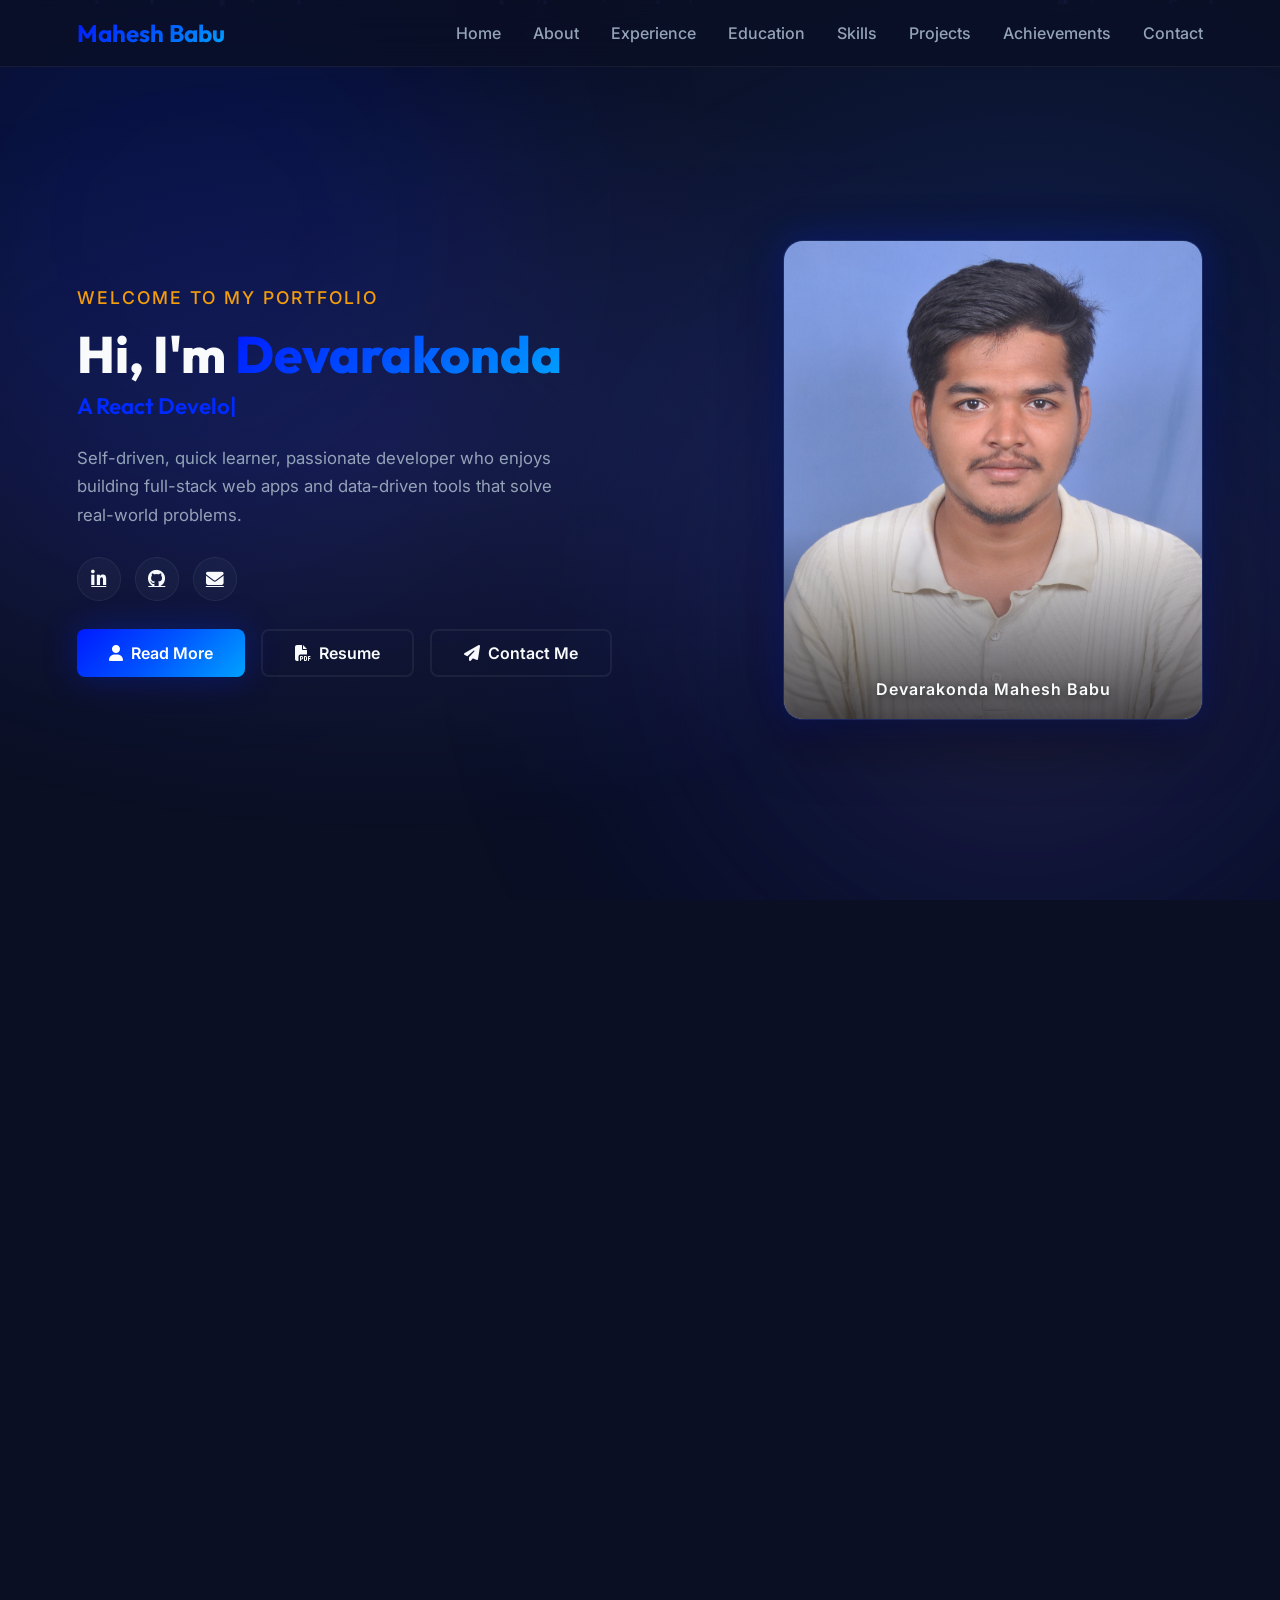
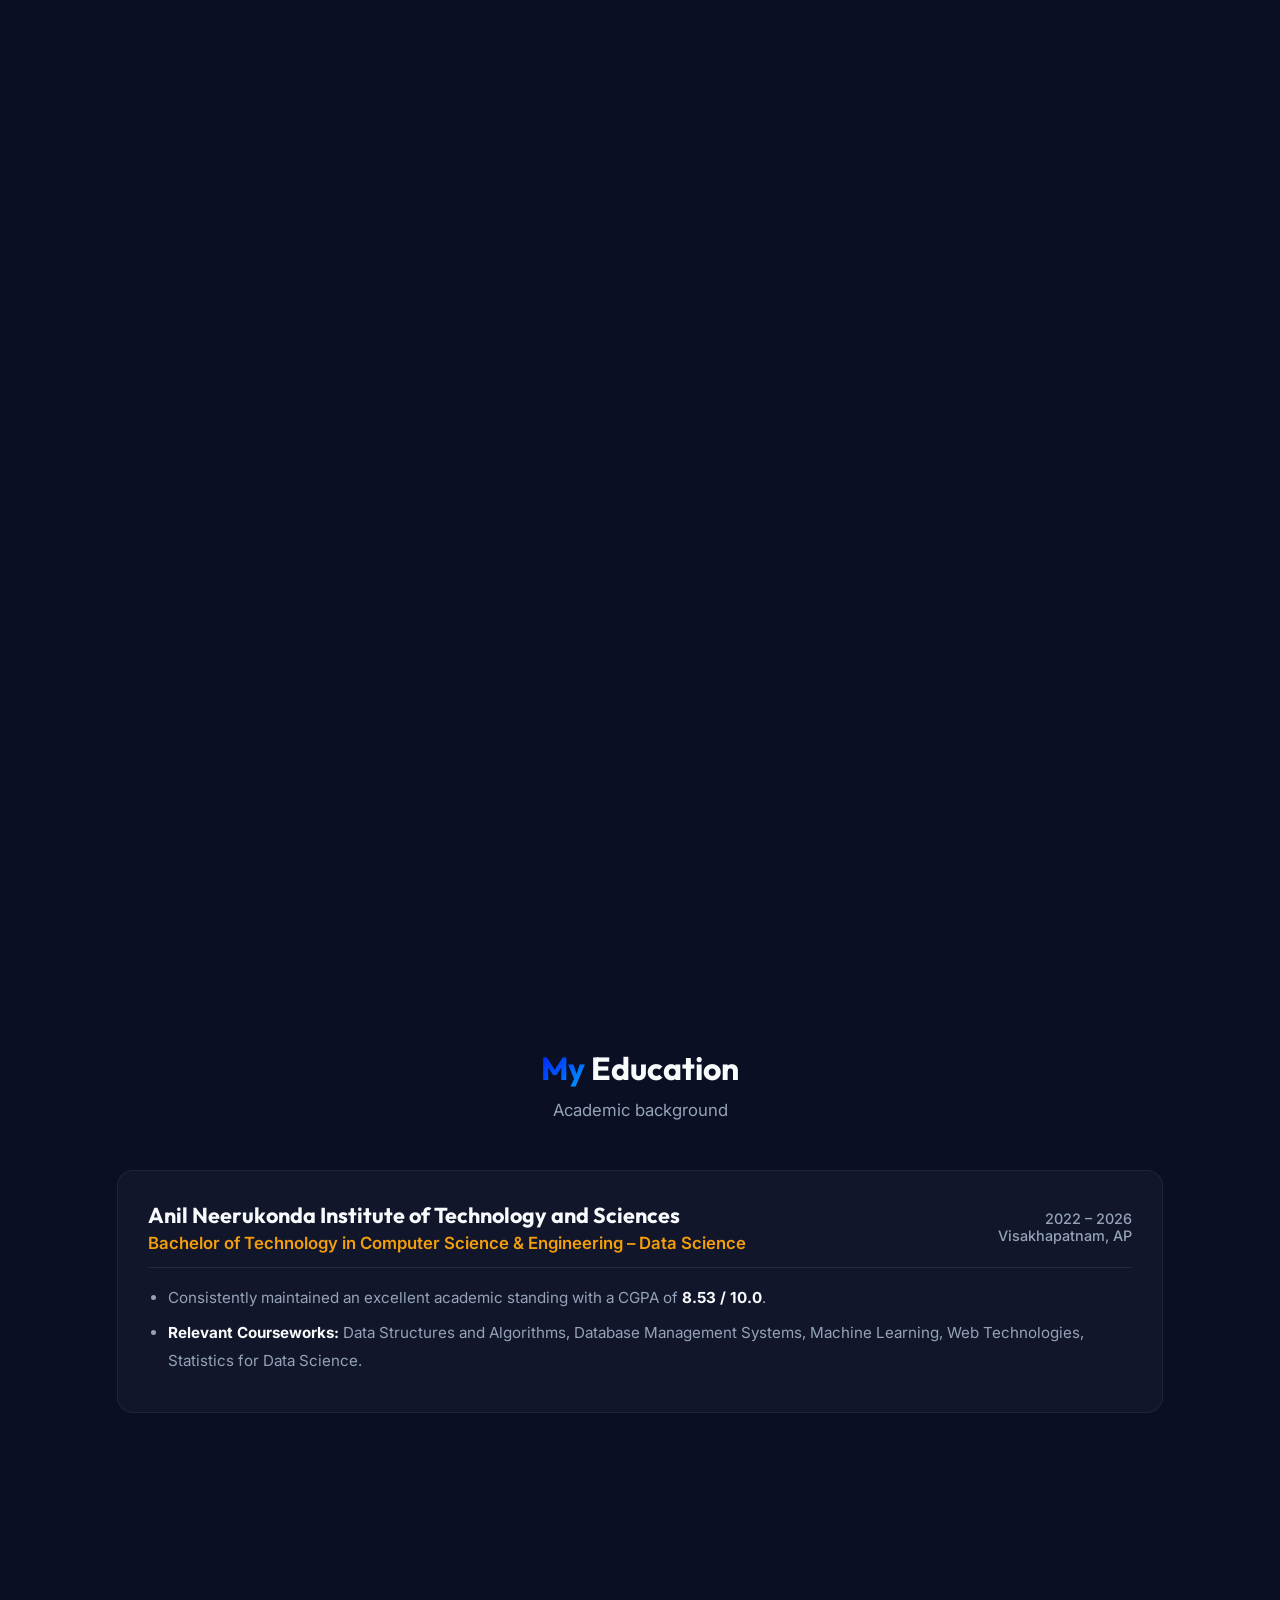
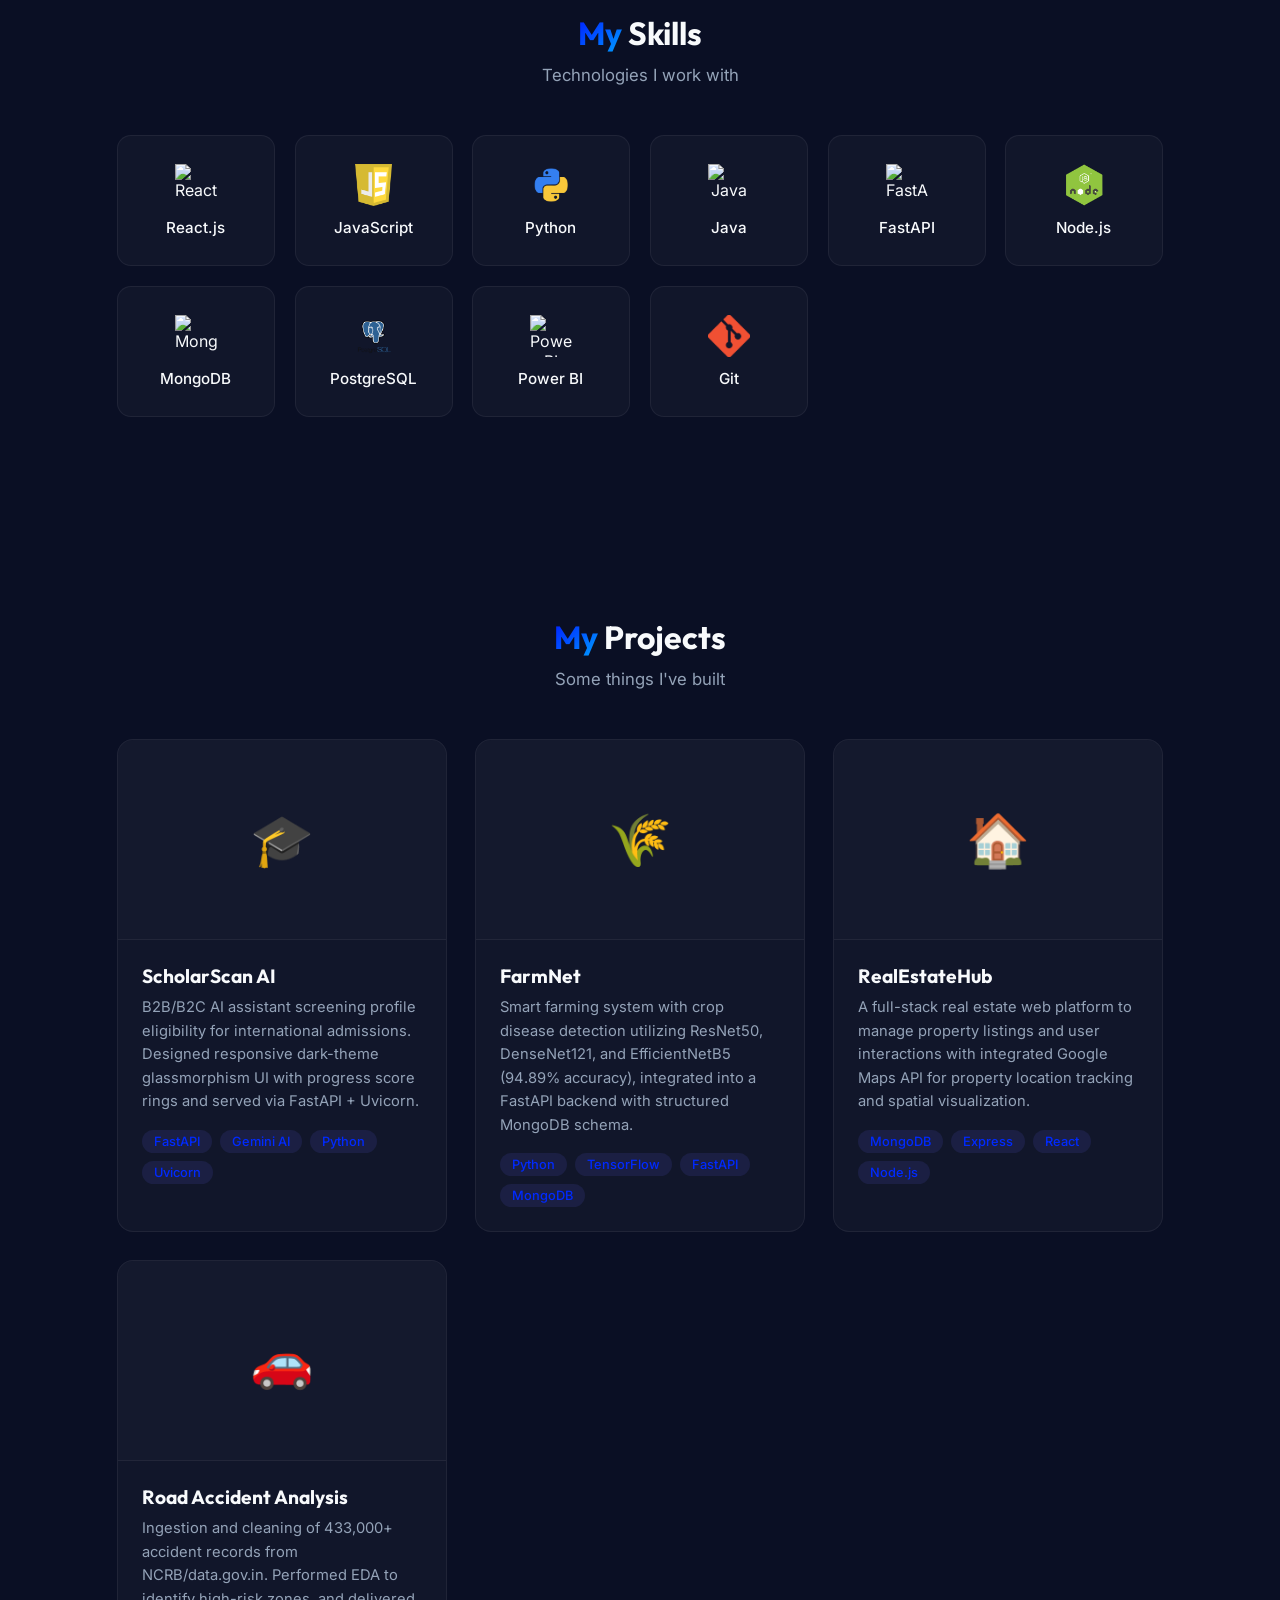
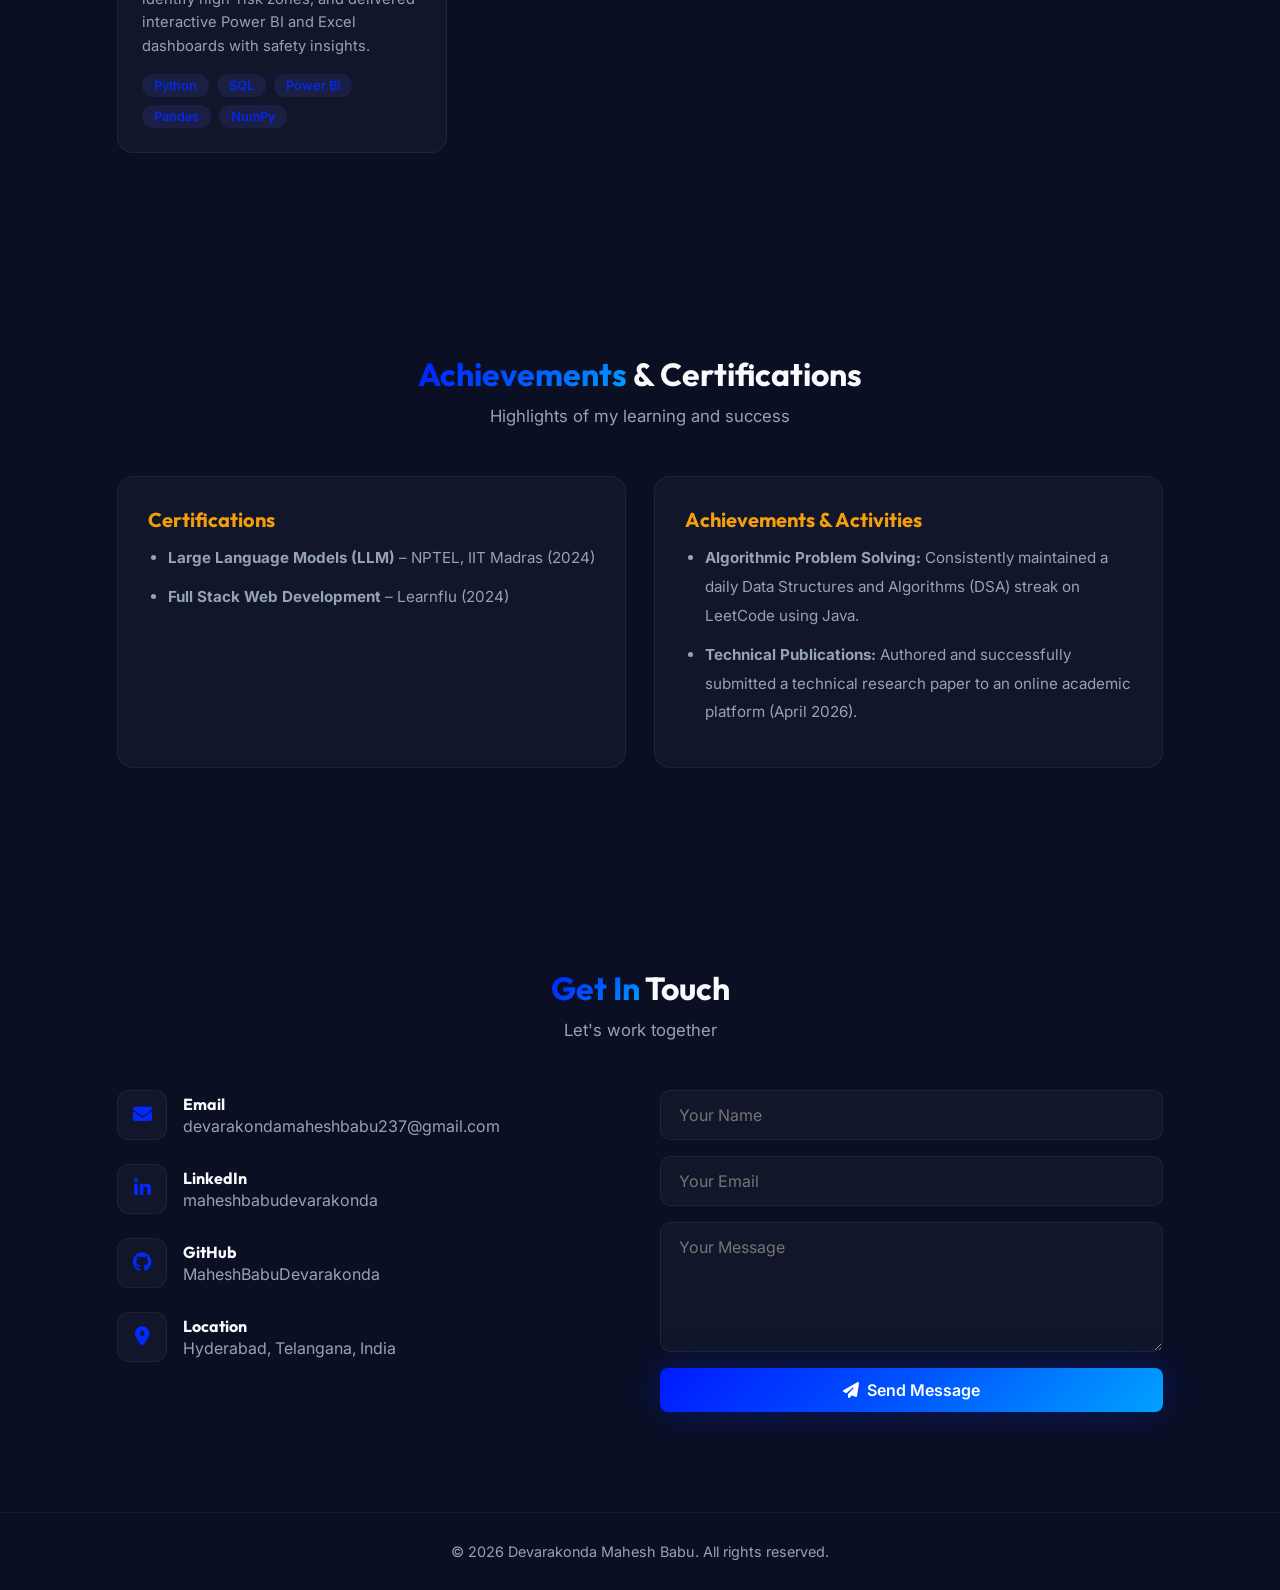
==== commit 8cc444e4: "feat: add scroll scale sidebar navigation with progress tracking" ====
--- a/devarakondamaheshbabu.github.io/index.html
+++ b/devarakondamaheshbabu.github.io/index.html
@@ -258,6 +258,166 @@
       margin-bottom: 12px;
     }
 
+    /* ── Scroll Scale Navigation ── */
+    .scroll-scale {
+      position: fixed;
+      left: 32px;
+      top: 50%;
+      transform: translateY(-50%);
+      z-index: 90;
+      display: flex;
+      flex-direction: column;
+      align-items: center;
+      gap: 0;
+      opacity: 0;
+      transition: opacity 0.5s ease;
+      pointer-events: none;
+    }
+    .scroll-scale.visible {
+      opacity: 1;
+      pointer-events: auto;
+    }
+
+    .scale-track {
+      position: relative;
+      display: flex;
+      flex-direction: column;
+      align-items: center;
+      gap: 0;
+    }
+
+    /* The vertical rail behind everything */
+    .scale-rail {
+      position: absolute;
+      left: 50%;
+      top: 0;
+      bottom: 0;
+      width: 2px;
+      background: rgba(255, 255, 255, 0.06);
+      transform: translateX(-50%);
+      border-radius: 1px;
+    }
+
+    /* Animated progress fill on the rail */
+    .scale-rail-progress {
+      position: absolute;
+      left: 50%;
+      top: 0;
+      width: 2px;
+      height: 0%;
+      background: var(--gradient);
+      transform: translateX(-50%);
+      border-radius: 1px;
+      transition: height 0.35s cubic-bezier(0.16, 1, 0.3, 1);
+      box-shadow: 0 0 8px rgba(0, 42, 255, 0.4);
+    }
+
+    /* Each section item on the scale */
+    .scale-item {
+      position: relative;
+      display: flex;
+      align-items: center;
+      cursor: pointer;
+      padding: 14px 0;
+      z-index: 2;
+    }
+
+    /* The dot/node */
+    .scale-dot {
+      width: 10px;
+      height: 10px;
+      border-radius: 50%;
+      border: 2px solid rgba(255, 255, 255, 0.15);
+      background: var(--bg-dark);
+      transition: all 0.35s cubic-bezier(0.16, 1, 0.3, 1);
+      position: relative;
+      z-index: 2;
+      flex-shrink: 0;
+    }
+
+    .scale-item:hover .scale-dot {
+      border-color: rgba(0, 42, 255, 0.6);
+      background: rgba(0, 42, 255, 0.15);
+      transform: scale(1.3);
+    }
+
+    .scale-item.active .scale-dot {
+      border-color: var(--primary);
+      background: var(--primary);
+      box-shadow: 0 0 12px rgba(0, 42, 255, 0.6), 0 0 24px rgba(0, 42, 255, 0.2);
+      transform: scale(1.3);
+    }
+
+    /* The label */
+    .scale-label {
+      position: absolute;
+      left: 24px;
+      white-space: nowrap;
+      font-family: 'Outfit', sans-serif;
+      font-size: 0.7rem;
+      font-weight: 500;
+      letter-spacing: 1.5px;
+      text-transform: uppercase;
+      color: rgba(255, 255, 255, 0.2);
+      transition: all 0.35s cubic-bezier(0.16, 1, 0.3, 1);
+      pointer-events: none;
+    }
+
+    .scale-item:hover .scale-label {
+      color: rgba(255, 255, 255, 0.5);
+      transform: translateX(4px);
+    }
+
+    .scale-item.active .scale-label {
+      color: var(--text);
+      transform: translateX(4px);
+      font-weight: 600;
+      text-shadow: 0 0 20px rgba(0, 42, 255, 0.3);
+    }
+
+    /* Tick marks between dots */
+    .scale-ticks {
+      display: flex;
+      flex-direction: column;
+      align-items: center;
+      gap: 6px;
+      padding: 4px 0;
+      z-index: 1;
+    }
+
+    .scale-tick {
+      width: 6px;
+      height: 1px;
+      background: rgba(255, 255, 255, 0.08);
+      border-radius: 0.5px;
+      transition: background 0.3s ease;
+    }
+
+    .scale-tick.filled {
+      background: rgba(0, 42, 255, 0.35);
+    }
+
+    /* Scroll percentage indicator */
+    .scale-percent {
+      font-family: 'Outfit', sans-serif;
+      font-size: 0.65rem;
+      font-weight: 600;
+      color: var(--primary);
+      letter-spacing: 1px;
+      margin-top: 12px;
+      opacity: 0.7;
+      transition: opacity 0.3s;
+    }
+
+    .scroll-scale:hover .scale-percent {
+      opacity: 1;
+    }
+
+    /* Hide on small screens and tablets */
+    @media (max-width: 1100px) {
+      .scroll-scale { display: none; }
+    }
+
     /* ── Glowing Background Blobs ── */
     .bg-glow-container {
       position: fixed;
@@ -326,6 +486,55 @@
     <div class="bg-glow blob-2"></div>
     <div class="bg-glow blob-3"></div>
   </div>
+
+  <!-- Scroll Scale Navigation -->
+  <nav class="scroll-scale" id="scrollScale" aria-label="Section navigation">
+    <div class="scale-track" id="scaleTrack">
+      <div class="scale-rail"></div>
+      <div class="scale-rail-progress" id="scaleProgress"></div>
+
+      <div class="scale-item active" data-target="hero">
+        <div class="scale-dot"></div>
+        <span class="scale-label">Home</span>
+      </div>
+      <div class="scale-ticks"><span class="scale-tick"></span><span class="scale-tick"></span><span class="scale-tick"></span></div>
+      <div class="scale-item" data-target="about">
+        <div class="scale-dot"></div>
+        <span class="scale-label">About</span>
+      </div>
+      <div class="scale-ticks"><span class="scale-tick"></span><span class="scale-tick"></span><span class="scale-tick"></span></div>
+      <div class="scale-item" data-target="experience">
+        <div class="scale-dot"></div>
+        <span class="scale-label">Work</span>
+      </div>
+      <div class="scale-ticks"><span class="scale-tick"></span><span class="scale-tick"></span><span class="scale-tick"></span></div>
+      <div class="scale-item" data-target="education">
+        <div class="scale-dot"></div>
+        <span class="scale-label">Education</span>
+      </div>
+      <div class="scale-ticks"><span class="scale-tick"></span><span class="scale-tick"></span><span class="scale-tick"></span></div>
+      <div class="scale-item" data-target="skills">
+        <div class="scale-dot"></div>
+        <span class="scale-label">Skills</span>
+      </div>
+      <div class="scale-ticks"><span class="scale-tick"></span><span class="scale-tick"></span><span class="scale-tick"></span></div>
+      <div class="scale-item" data-target="projects">
+        <div class="scale-dot"></div>
+        <span class="scale-label">Projects</span>
+      </div>
+      <div class="scale-ticks"><span class="scale-tick"></span><span class="scale-tick"></span><span class="scale-tick"></span></div>
+      <div class="scale-item" data-target="achievements">
+        <div class="scale-dot"></div>
+        <span class="scale-label">Achievements</span>
+      </div>
+      <div class="scale-ticks"><span class="scale-tick"></span><span class="scale-tick"></span><span class="scale-tick"></span></div>
+      <div class="scale-item" data-target="contact">
+        <div class="scale-dot"></div>
+        <span class="scale-label">Contact</span>
+      </div>
+    </div>
+    <div class="scale-percent" id="scalePercent">0%</div>
+  </nav>
 
   <!-- Navbar -->
   <nav class="navbar" id="navbar">
@@ -677,6 +886,97 @@
         loader.classList.add('hidden');
       }, 300);
     });
+
+    // ── Scroll Scale Navigation ──
+    (function() {
+      const scale = document.getElementById('scrollScale');
+      const scaleProgress = document.getElementById('scaleProgress');
+      const scalePercent = document.getElementById('scalePercent');
+      const scaleItems = document.querySelectorAll('.scale-item');
+      const scaleTicks = document.querySelectorAll('.scale-tick');
+      const sections = [];
+
+      // Collect section elements matching scale items
+      scaleItems.forEach(item => {
+        const id = item.dataset.target;
+        const el = document.getElementById(id);
+        if (el) sections.push({ id, el, item });
+      });
+
+      // Show/hide scale based on scroll position (hide at very top)
+      function updateScaleVisibility() {
+        if (window.scrollY > 100) {
+          scale.classList.add('visible');
+        } else {
+          scale.classList.remove('visible');
+        }
+      }
+
+      // Determine active section and update progress
+      function updateScale() {
+        updateScaleVisibility();
+
+        const scrollTop = window.scrollY;
+        const docHeight = document.documentElement.scrollHeight - window.innerHeight;
+        const scrollPercent = docHeight > 0 ? Math.round((scrollTop / docHeight) * 100) : 0;
+
+        // Update percentage display
+        scalePercent.textContent = scrollPercent + '%';
+
+        // Update progress rail height
+        scaleProgress.style.height = scrollPercent + '%';
+
+        // Find active section (the one most visible in viewport)
+        let activeIdx = 0;
+        const viewportMid = scrollTop + window.innerHeight * 0.4;
+
+        for (let i = sections.length - 1; i >= 0; i--) {
+          if (sections[i].el.offsetTop <= viewportMid) {
+            activeIdx = i;
+            break;
+          }
+        }
+
+        // Update active states
+        scaleItems.forEach((item, idx) => {
+          item.classList.toggle('active', idx === activeIdx);
+        });
+
+        // Fill ticks up to active section
+        // Each section gap has 3 ticks; total tick groups = sections.length - 1
+        const totalTickGroups = sections.length - 1;
+        let tickIdx = 0;
+        scaleTicks.forEach((tick, i) => {
+          const groupIdx = Math.floor(i / 3);
+          tick.classList.toggle('filled', groupIdx < activeIdx);
+        });
+      }
+
+      // Click to navigate
+      scaleItems.forEach(item => {
+        item.addEventListener('click', () => {
+          const target = document.getElementById(item.dataset.target);
+          if (target) {
+            target.scrollIntoView({ behavior: 'smooth' });
+          }
+        });
+      });
+
+      // Throttled scroll handler
+      let ticking = false;
+      window.addEventListener('scroll', () => {
+        if (!ticking) {
+          requestAnimationFrame(() => {
+            updateScale();
+            ticking = false;
+          });
+          ticking = true;
+        }
+      });
+
+      // Initial update
+      updateScale();
+    })();
   </script>
 </body>
 </html>
